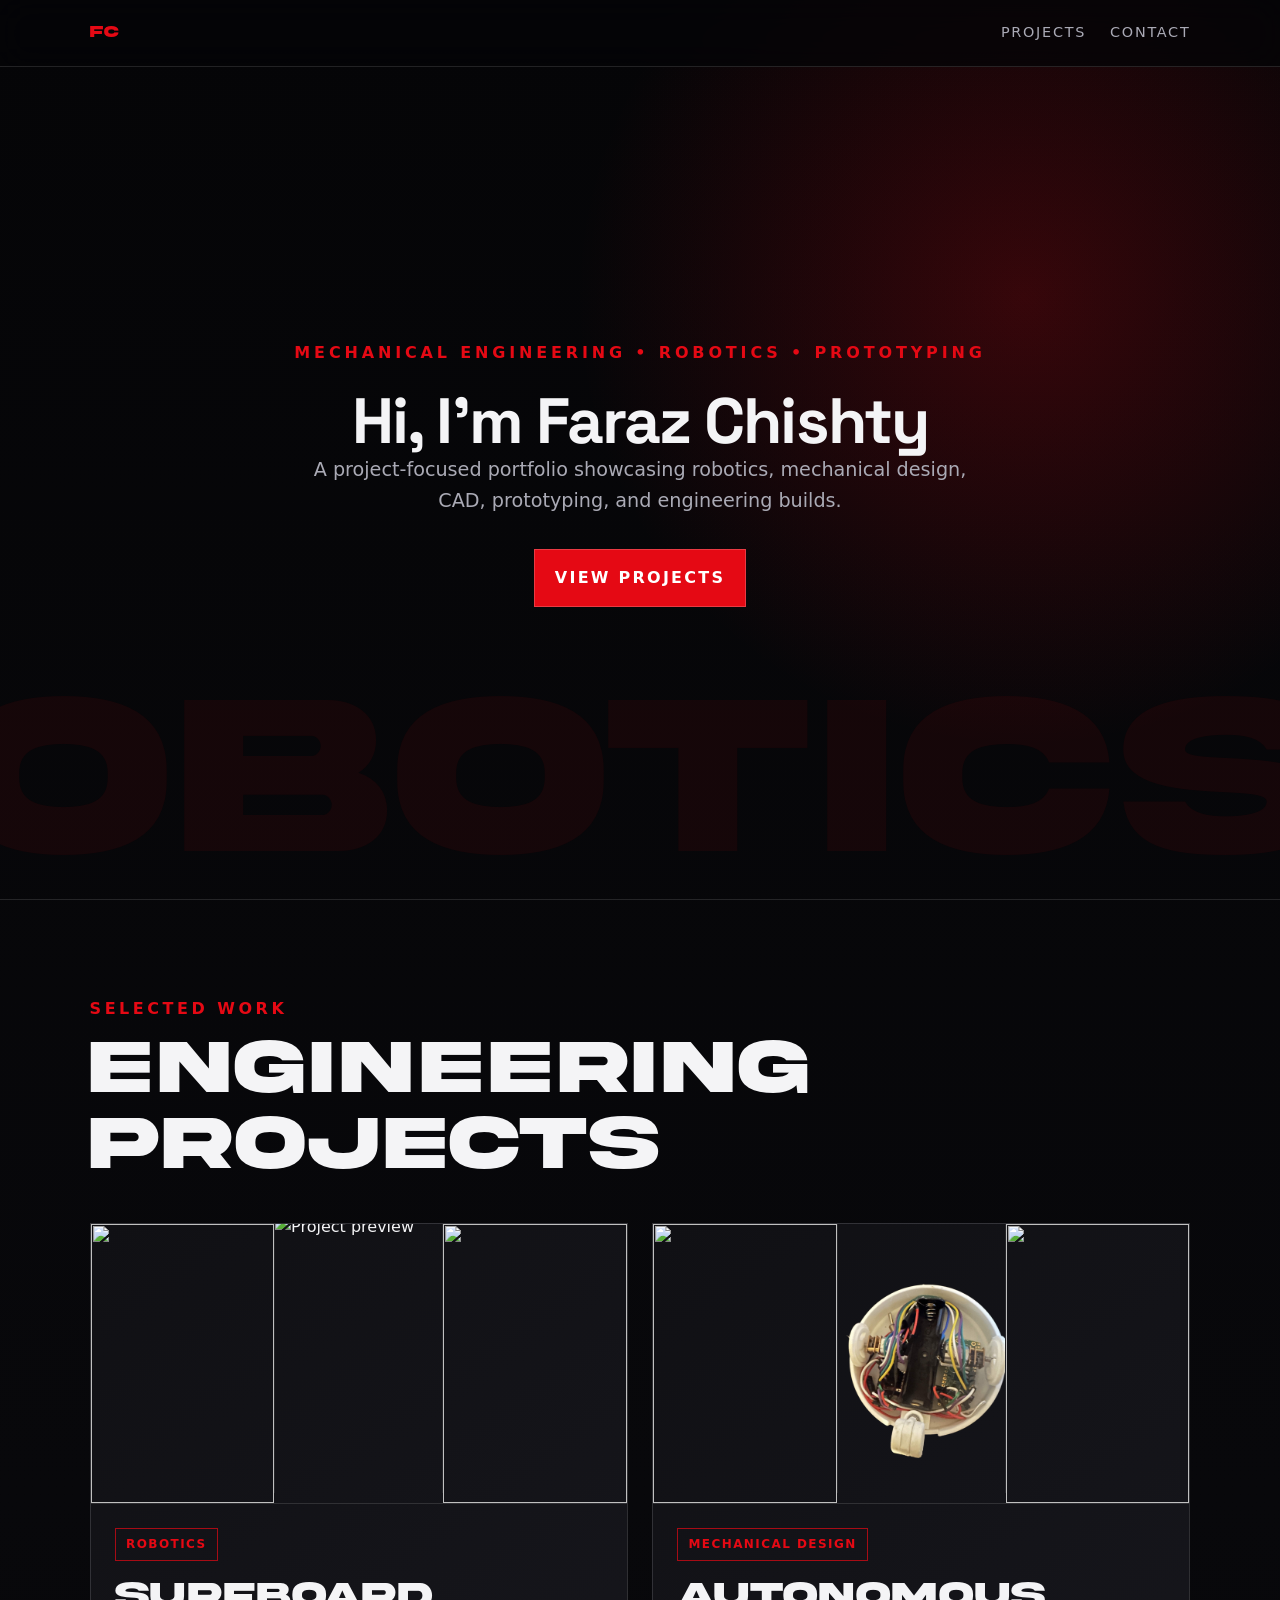
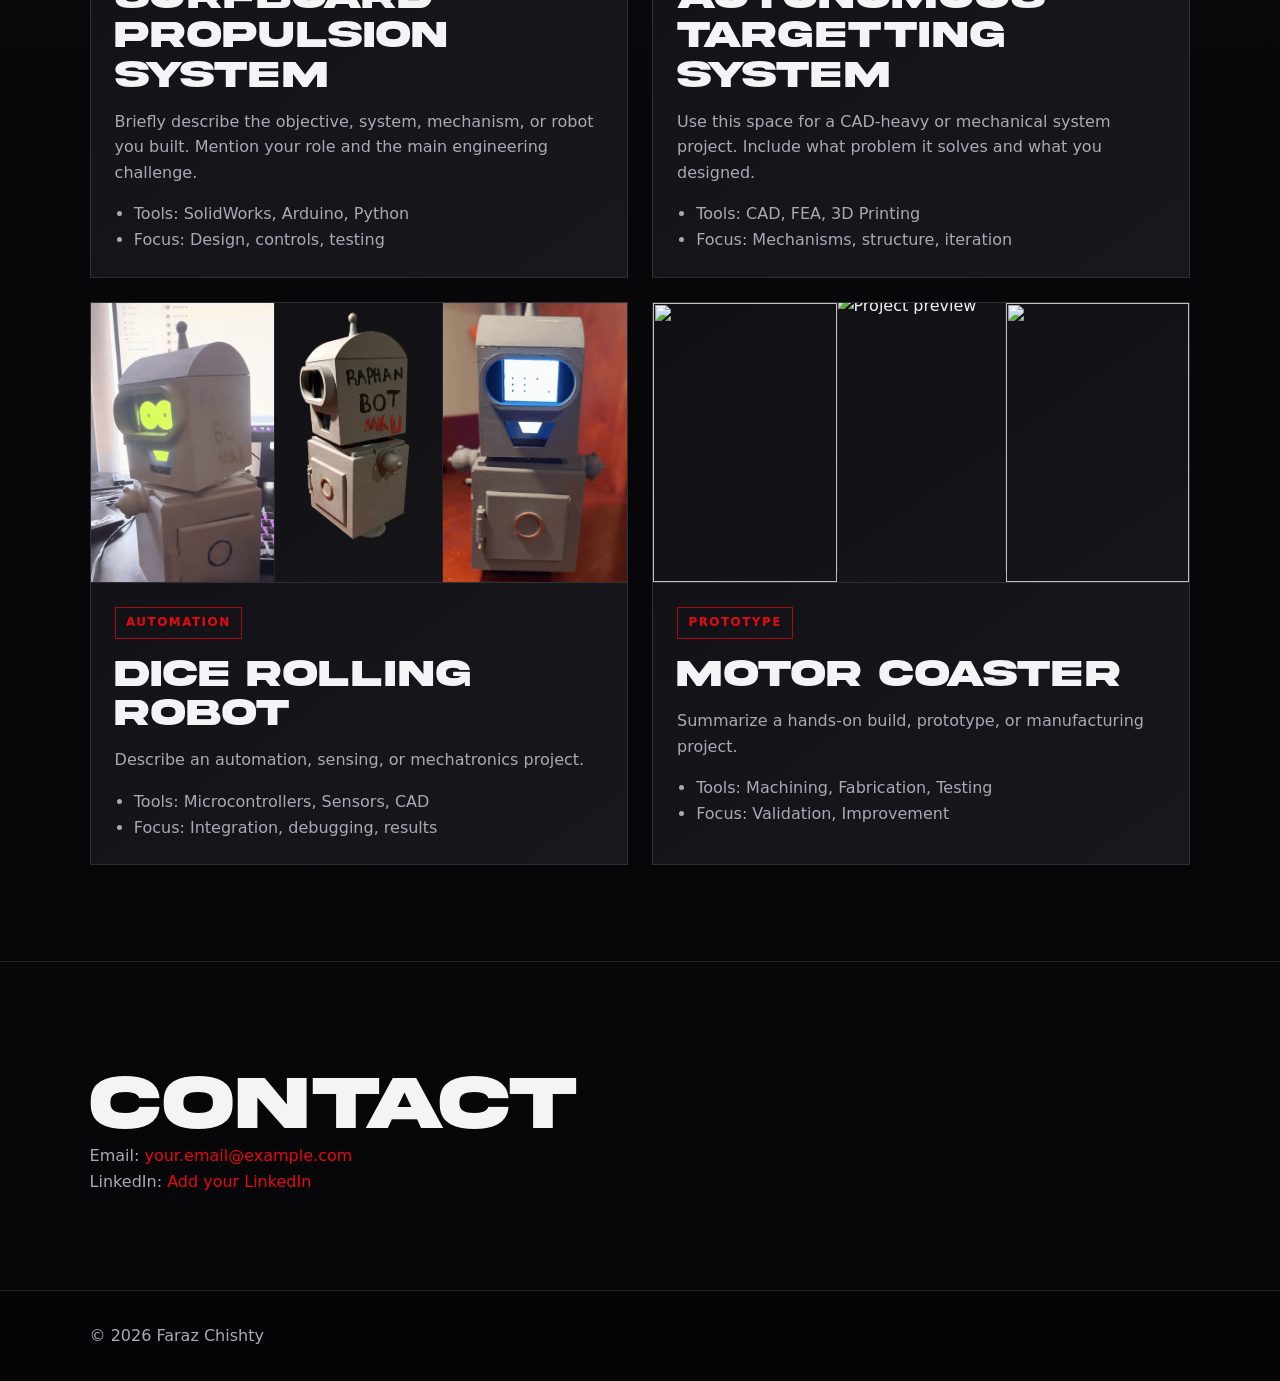
==== index.html @ 51bef243 "remvoered" ====
<!DOCTYPE html>
<html lang="en">
<head>
  <meta charset="UTF-8" />
  <meta name="viewport" content="width=device-width, initial-scale=1.0" />
  <title>Faraz Chishty | Engineering & Robotics Portfolio</title>

  <!-- Space Grotesk -->
  <link rel="preconnect" href="https://fonts.googleapis.com">
  <link rel="preconnect" href="https://fonts.gstatic.com" crossorigin>
  <link href="https://fonts.googleapis.com/css2?family=Space+Grotesk:wght@400;500;700&display=swap" rel="stylesheet">

  <link rel="stylesheet" href="style.css" />
</head>

<body>
  <header class="site-header">
    <a href="#top" class="logo">FC</a>

    <nav>
      <a href="#projects">Projects</a>
      <a href="#contact">Contact</a>
    </nav>
  </header>

  <main id="top">

    <section class="hero">

      <div class="hero-kicker">
        Mechanical Engineering • Robotics • Prototyping
      </div>

      <h1>Hi, I'm Faraz Chishty</h1>

      <p class="hero-text">
        A project-focused portfolio showcasing robotics, mechanical design,
        CAD, prototyping, and engineering builds.
      </p>

      <a class="button" href="#projects">View Projects</a>

      <div class="hero-bg">ROBOTICS</div>

    </section>

    <section id="projects" class="projects-section">

      <div class="section-heading">
        <p>Selected Work</p>
        <h2>Engineering Projects</h2>
      </div>

      <div class="projects-grid">

        <article class="project-card">
          <div class="project-media">
            <img class="side-gif static-gif left" src="./images/project1-left-still.jpg" alt="">
            <img class="main-img" src="./images/project1-main.jpg" alt="Project preview">
            <img class="side-gif static-gif right" src="./images/project1-right-still.jpg" alt="">
            <img class="side-gif animated-gif left" src="./images/project1-left.gif" alt="">
            <img class="side-gif animated-gif right" src="./images/project1-right.gif" alt="">
          </div>
          <div class="project-content">
            <span class="tag">Robotics</span>

            <h3>Surfboard Propulsion System</h3>

            <p>
              Briefly describe the objective, system, mechanism, or robot you
              built. Mention your role and the main engineering challenge.
            </p>

            <ul>
              <li>Tools: SolidWorks, Arduino, Python</li>
              <li>Focus: Design, controls, testing</li>
            </ul>

          </div>
        </article>

        <article class="project-card">
          <div class="project-media">
            <img class="side-gif static-gif left" src="./images/project2-left-still.jpg" alt="">
            <img class="main-img" src="./images/coaster_bottom.png" alt="Project preview">
            <img class="side-gif static-gif right" src="./images/project2-right-still.jpg" alt="">
            <img class="side-gif animated-gif left" src="./images/project2-left.gif" alt="">
            <img class="side-gif animated-gif right" src="./images/project2-right.gif" alt="">
          </div>
          <div class="project-content">
            <span class="tag">Mechanical Design</span>

            <h3>Autonomous Targetting System</h3>

            <p>
              Use this space for a CAD-heavy or mechanical system project.
              Include what problem it solves and what you designed.
            </p>

            <ul>
              <li>Tools: CAD, FEA, 3D Printing</li>
              <li>Focus: Mechanisms, structure, iteration</li>
            </ul>

          </div>
        </article>

        <article class="project-card">
          <div class="project-media">
            <img class="side-gif static-gif left" src="./images/robot_motion_still.png" alt="Dice rolling robot still preview">
            <img class="main-img" src="./images/ROBOT_LOOKLEFT.png" alt="Dice rolling robot main preview">
            <img class="side-gif static-gif right" src="./images/robot_diceroll_still.png" alt="Dice rolling robot still preview">
            <img class="side-gif animated-gif left" src="./images/robot_motion.gif" alt="Dice rolling robot motion preview">
            <img class="side-gif animated-gif right" src="./images/robot_diceroll.gif" alt="Dice rolling robot dice roll preview">
          </div>
          <div class="project-content">
            <span class="tag">Automation</span>

            <h3>Dice Rolling Robot</h3>

            <p>
              Describe an automation, sensing, or mechatronics project.
            </p>

            <ul>
              <li>Tools: Microcontrollers, Sensors, CAD</li>
              <li>Focus: Integration, debugging, results</li>
            </ul>

          </div>
        </article>

        <article class="project-card">
          <div class="project-media">
            <img class="side-gif static-gif left" src="./images/project4-left-still.jpg" alt="">
            <img class="main-img" src="./images/project4-main.jpg" alt="Project preview">
            <img class="side-gif static-gif right" src="./images/project4-right-still.jpg" alt="">
            <img class="side-gif animated-gif left" src="./images/project4-left.gif" alt="">
            <img class="side-gif animated-gif right" src="./images/project4-right.gif" alt="">
          </div>
          <div class="project-content">
            <span class="tag">Prototype</span>

            <h3>Motor Coaster</h3>

            <p>
              Summarize a hands-on build, prototype, or manufacturing project.
            </p>

            <ul>
              <li>Tools: Machining, Fabrication, Testing</li>
              <li>Focus: Validation, Improvement</li>
            </ul>

          </div>
        </article>

      </div>

    </section>

    <section id="contact" class="contact-section">

      <h2>Contact</h2>

      <p>
        Email:
        <a href="mailto:your.email@example.com">
          your.email@example.com
        </a>
      </p>

      <p>
        LinkedIn:
        <a href="#">
          Add your LinkedIn
        </a>
      </p>

    </section>

  </main>

  <footer>
    <p>© 2026 Faraz Chishty</p>
  </footer>

  <script src="script.js"></script>

</body>
</html>
---- style.css ----
/*
  AKIRA FONT SETUP
  Put your font file here:
  fonts/Akira Expanded Demo.otf

  The filename must match exactly.
*/
@font-face {
  font-family: 'Akira';
  src: url('./fonts/Akira Expanded Demo.otf') format('opentype');
  font-weight: normal;
  font-style: normal;
  font-display: swap;
}

:root {
  --bg: #050507;
  --panel: #101014;
  --panel-2: #17171d;
  --text: #f4f4f6;
  --muted: #aaaab5;
  --red: #e50914;
  --red-dark: #5d0208;
  --line: rgba(255,255,255,0.12);
  --font-display: 'Akira', Impact, Haettenschweiler, 'Arial Black', sans-serif;
  --font-body: Inter, system-ui, -apple-system, BlinkMacSystemFont, 'Segoe UI', sans-serif;
}

* {
  box-sizing: border-box;
  margin: 0;
  padding: 0;
}

html {
  scroll-behavior: smooth;
}

body {
  font-family: var(--font-body);
  background:
    radial-gradient(circle at 80% 10%, rgba(229, 9, 20, 0.22), transparent 28rem),
    linear-gradient(180deg, #050507 0%, #08080b 50%, #050507 100%);
  color: var(--text);
  line-height: 1.6;
}

a {
  color: inherit;
  text-decoration: none;
}

.site-header {
  position: fixed;
  top: 0;
  left: 0;
  right: 0;
  z-index: 10;
  display: flex;
  justify-content: space-between;
  align-items: center;
  padding: 1.25rem 7vw;
  background: rgba(5, 5, 7, 0.78);
  backdrop-filter: blur(16px);
  border-bottom: 1px solid var(--line);
}

.logo {
  font-family: var(--font-display);
  color: var(--red);
  letter-spacing: 0.08em;
}

nav {
  display: flex;
  gap: 1.5rem;
  color: var(--muted);
  font-size: 0.9rem;
  text-transform: uppercase;
  letter-spacing: 0.12em;
}

nav a:hover {
  color: var(--red);
}

.hero {
  position: relative;
  min-height: 100vh;
  display: flex;
  flex-direction: column;
  justify-content: center;
  align-items: center;
  text-align: center;
  padding: 8rem 7vw 5rem;
  overflow: hidden;
  border-bottom: 1px solid var(--line);
}

.hero-kicker {
  color: var(--red);
  font-weight: 800;
  text-transform: uppercase;
  letter-spacing: 0.24em;
  margin-bottom: 1.4rem;
}

.hero h1 {
  position: relative;
  z-index: 1;
  font-family: 'Space Grotesk', sans-serif;
  font-size: 4rem;
  font-weight: 700;
  line-height: 1.05;
  /*text-transform: uppercase;*/
  letter-spacing: -0.03em;
  max-width: 1000px;
  margin: 0 auto;
}

.hero-text {
  position: relative;
  z-index: 1;
  max-width: 700px;
  margin: 2 rem auto 0;
  color: var(--muted);
  font-size: 1.2rem;
}

.button {
  position: relative;
  z-index: 1;
  display: inline-flex;
  width: fit-content;
  margin-top: 2rem;
  padding: 0.95rem 1.25rem;
  background: var(--red);
  color: white;
  border: 1px solid rgba(255,255,255,0.2);
  text-transform: uppercase;
  letter-spacing: 0.14em;
  font-weight: 800;
  transition: transform 0.2s ease, box-shadow 0.2s ease;
}

.button:hover {
  transform: translateY(-3px);
  box-shadow: 0 0 32px rgba(229, 9, 20, 0.45);
}

.hero-bg {
  position: absolute;
  right: -4vw;
  bottom: -4rem;
  font-family: var(--font-display);
  font-size: clamp(6rem, 18vw, 18rem);
  color: rgba(229, 9, 20, 0.07);
  pointer-events: none;
  white-space: nowrap;
}

.projects-section,
.contact-section {
  padding: 6rem 7vw;
}

.section-heading {
  margin-bottom: 2.5rem;
}

.section-heading p {
  color: var(--red);
  text-transform: uppercase;
  letter-spacing: 0.22em;
  font-weight: 800;
}

.section-heading h2,
.contact-section h2 {
  font-family: var(--font-display);
  font-size: clamp(2.2rem, 6vw, 5rem);
  line-height: 1;
  margin-top: 0.5rem;
  text-transform: uppercase;
}

.projects-grid {
  display: grid;
  grid-template-columns: repeat(2, minmax(0, 1fr));
  gap: 1.5rem;
}

.project-card {
  background: linear-gradient(145deg, var(--panel), var(--panel-2));
  border: 1px solid var(--line);
  overflow: hidden;
  min-height: 560px; 
  transition: transform 0.25s ease, border-color 0.25s ease, box-shadow 0.25s ease;
}

.project-card:hover {
  transform: translateY(-8px);
  border-color: rgba(229, 9, 20, 0.65);
  box-shadow: 0 24px 70px rgba(0,0,0,0.55), 0 0 40px rgba(229,9,20,0.24);
}

.project-image {
  min-height: 280px;
  background-size: cover;
  background-position: center;
  border-bottom: 1px solid var(--line);
  position: relative;
}

.project-image::after {
  content: '';
  position: absolute;
  inset: 0;
  background: linear-gradient(135deg, rgba(229, 9, 20, 0.28), transparent 55%);
}

.project-image-1 { background-image: linear-gradient(135deg, #1d1d24, #5d0208); }
.project-image-2 { background-image: linear-gradient(135deg, #121217, #8b0008); }
.project-image-3 { background-image: linear-gradient(135deg, #17171d, #3d0307); }
.project-image-4 { background-image: linear-gradient(135deg, #09090c, #7a030a); }

/* Replace the gradients above with real images like this:
.project-image-1 { background-image: url('./images/project1.jpg'); }
.project-image-2 { background-image: url('./images/project2.jpg'); }
.project-image-3 { background-image: url('./images/project3.jpg'); }
.project-image-4 { background-image: url('./images/project4.jpg'); }
*/

.project-content {
  padding: 1.5rem;
}

/* Three-part media for project postcards: center image + two side gifs */
.project-media {
  display: grid;
  grid-template-columns: 1.3fr 1.2fr 1.3fr;
  height: 280px;
  overflow: hidden;
  border-bottom: 1px solid var(--line);
  position: relative;
  isolation: isolate;
}
..project-media::before {
  content: '';
  position: absolute;
  inset: 0;
  background: rgba(255,255,255,0.08);
  opacity: 0.7;
  transition: opacity 0.25s ease;
  pointer-events: none;
  z-index: 10;
}
.project-card:hover .project-media::before {
  opacity: 0;
}
.project-media img {
  width: 100%;
  height: 100%;
  object-fit: cover;
  display: block;
}
.main-img {
  grid-column: 2;
  grid-row: 1;
  transform: translateY(-10px);
  border-left: 1px solid rgba(255,255,255,0.08);
  border-right: 1px solid rgba(255,255,255,0.08);
  z-index: 1;
}
.static-gif {
  grid-row: 1;
  opacity: 1;
  transition: opacity 0.2s ease;
}
.static-gif.left {
  grid-column: 1;
}
.static-gif.right {
  grid-column: 3;
}
.animated-gif {
  grid-row: 1;
  opacity: 0;
  transition: opacity 0.2s ease;
  z-index: 2;
}
.project-card:hover .static-gif {
  opacity: 0;
}
.project-card:hover .animated-gif {
  opacity: 1;
}
.animated-gif.left {
  grid-column: 1;
}
.animated-gif.right {
  grid-column: 3;
}

.tag {
  display: inline-block;
  margin-bottom: 1rem;
  padding: 0.35rem 0.65rem;
  border: 1px solid rgba(229, 9, 20, 0.7);
  color: var(--red);
  text-transform: uppercase;
  letter-spacing: 0.12em;
  font-size: 0.75rem;
  font-weight: 900;
}

.project-content h3 {
  font-family: var(--font-display);
  font-size: clamp(1.45rem, 3vw, 2.35rem);
  line-height: 1.05;
  margin-bottom: 0.85rem;
  text-transform: uppercase;
}

.project-content p,
.project-content li,
.contact-section p {
  color: var(--muted);
}

.project-content ul {
  margin-top: 1rem;
  padding-left: 1.2rem;
}

.contact-section {
  border-top: 1px solid var(--line);
  background: #07070a;
}

.contact-section a {
  color: var(--red);
}

footer {
  padding: 2rem 7vw;
  color: var(--muted);
  border-top: 1px solid var(--line);
}

@media (max-width: 800px) {
  .site-header {
    padding: 1rem 5vw;
  }

  nav {
    gap: 1rem;
    font-size: 0.75rem;
  }

  .hero,
  .projects-section,
  .contact-section {
    padding-left: 5vw;
    padding-right: 5vw;
  }

  .projects-grid {
    grid-template-columns: 1fr;
  }

  .project-card {
    min-height: auto;
  }
}
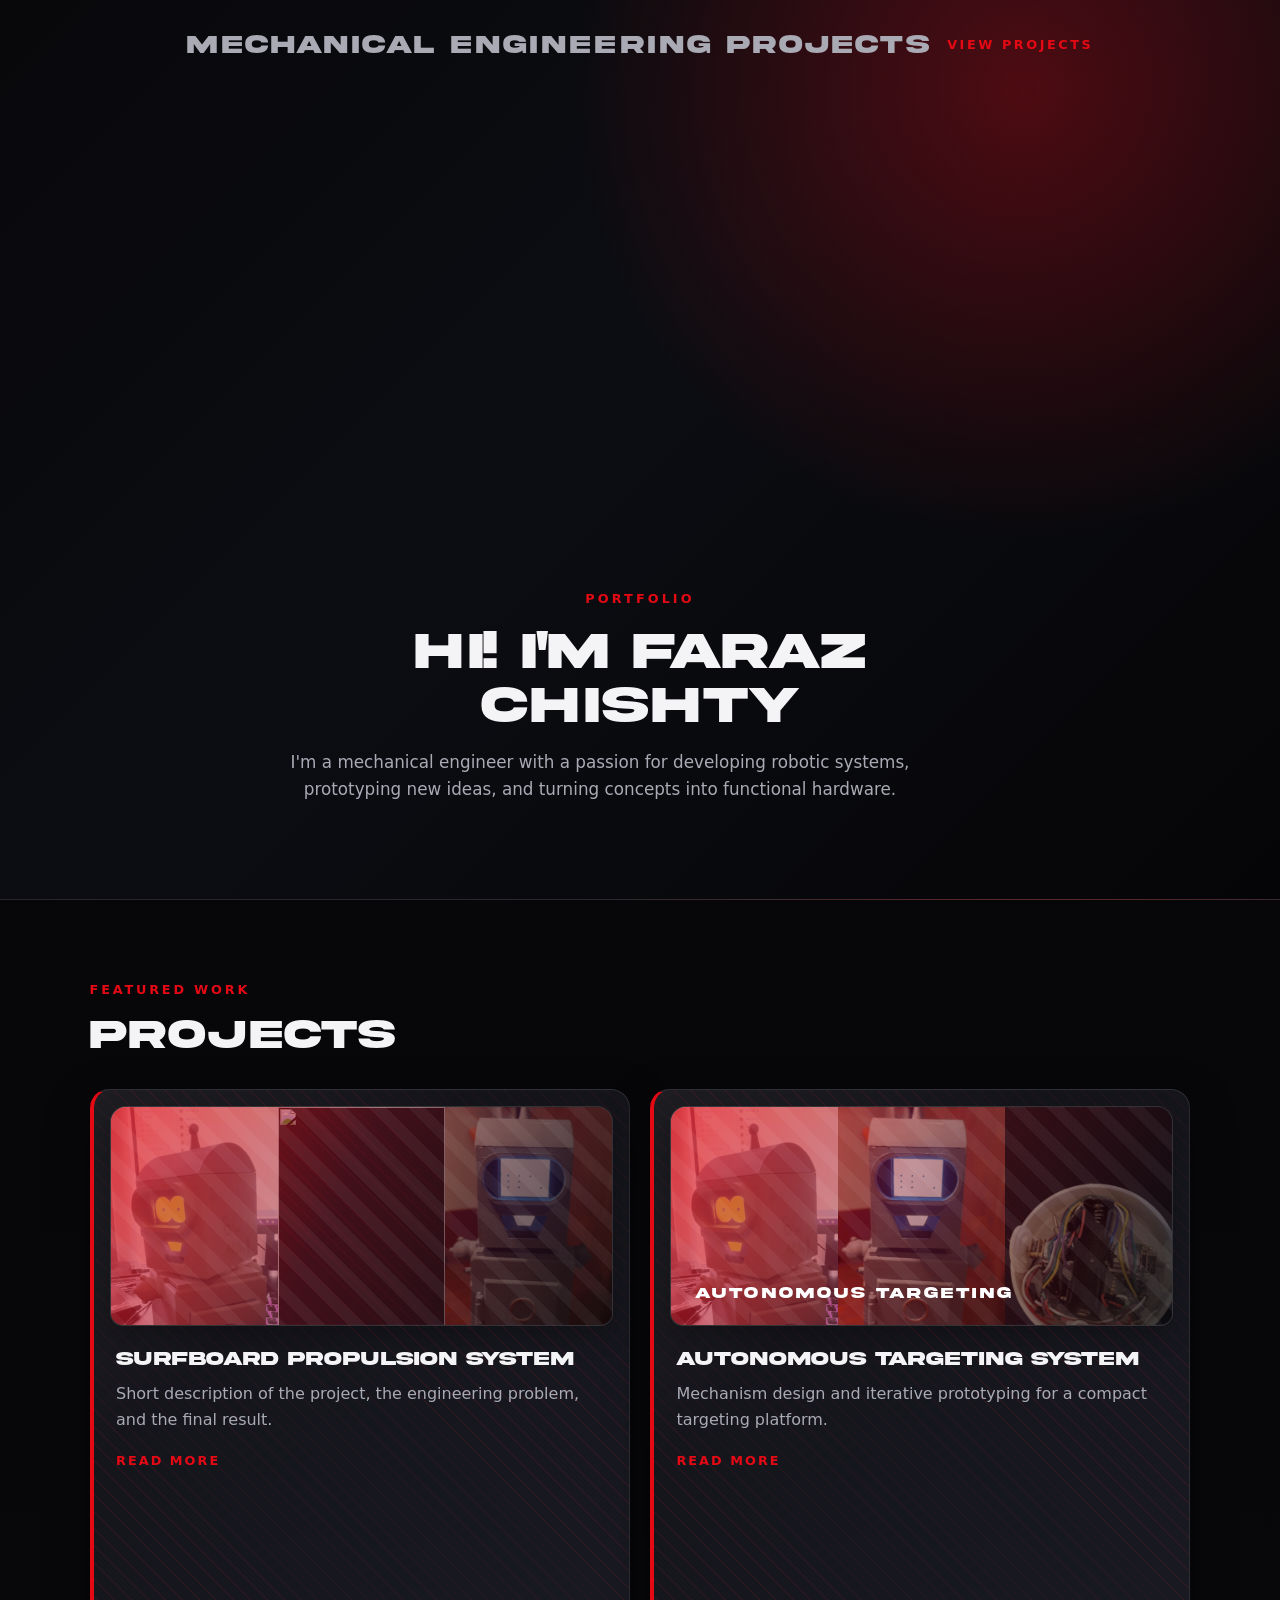
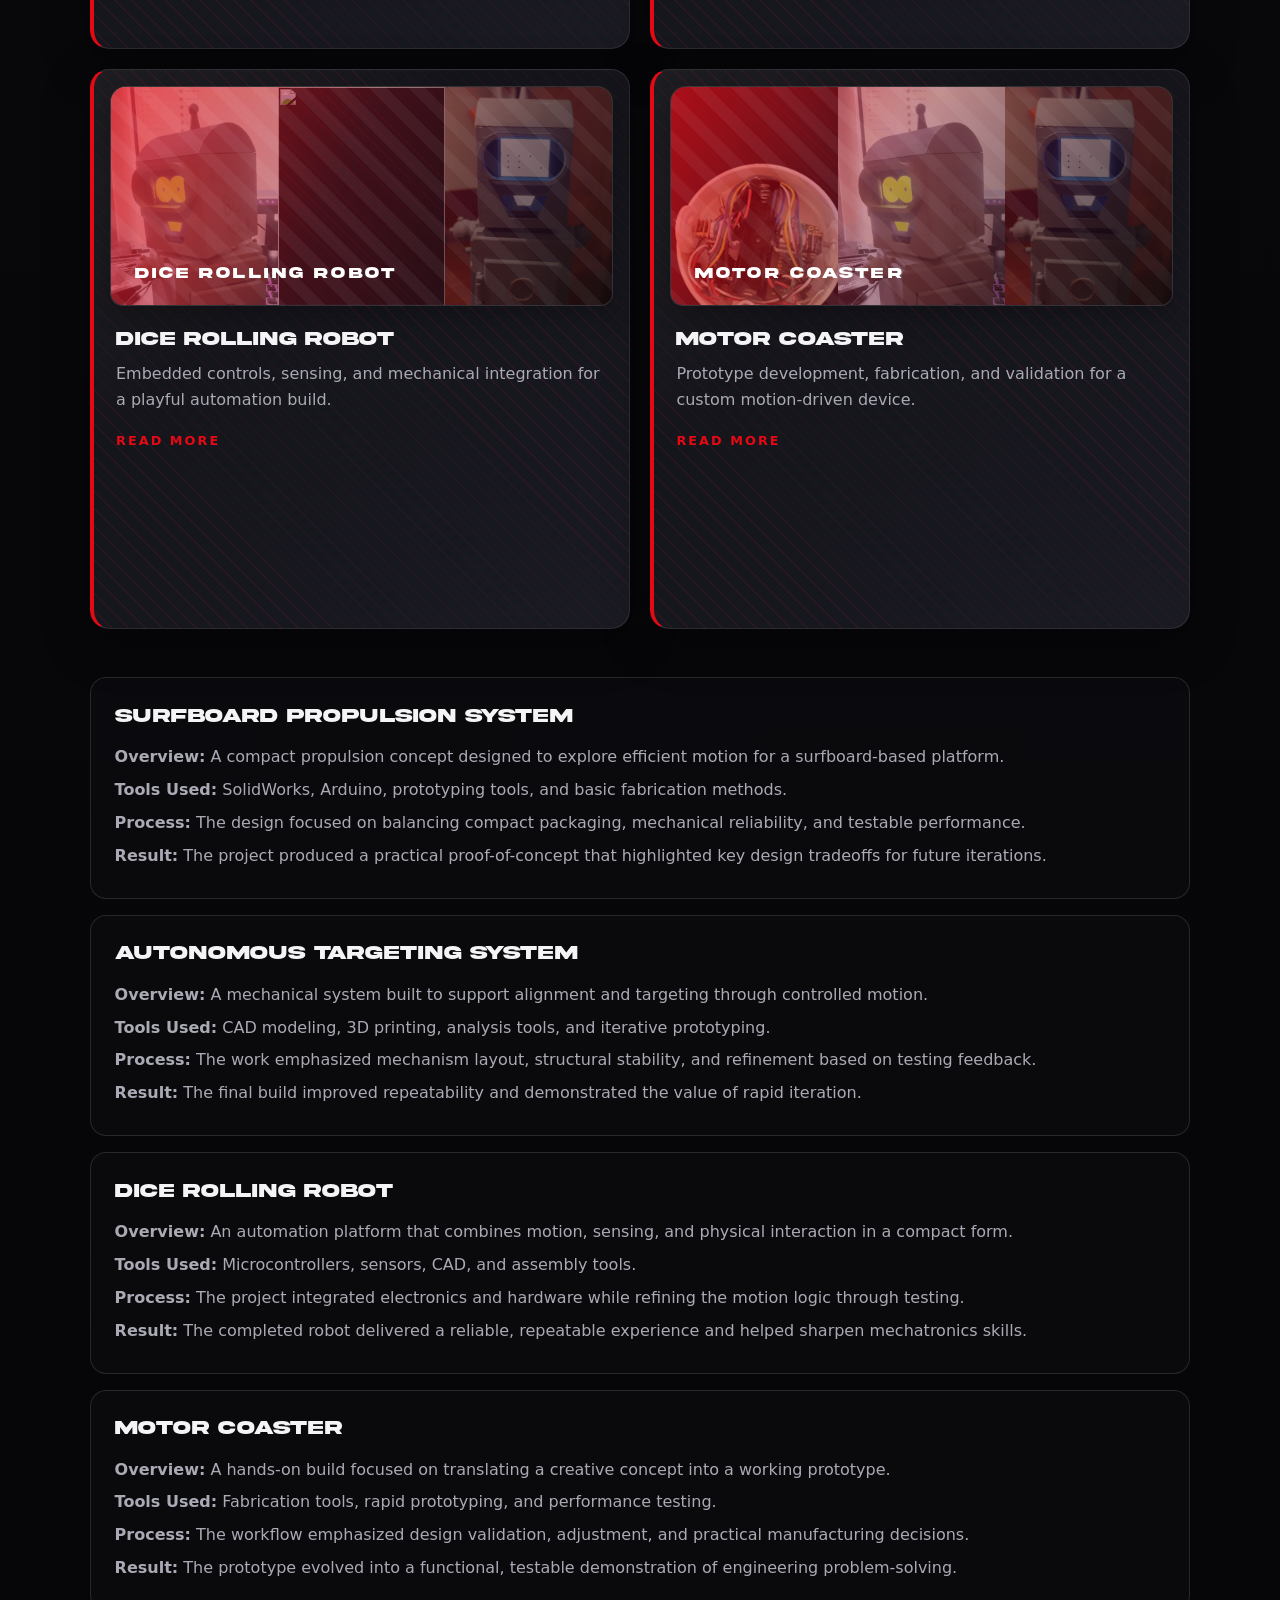
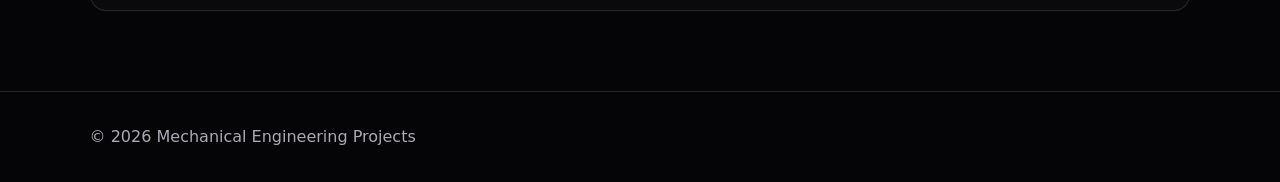
==== commit 5bc1f223: "vs_code" ====
--- a/index.html
+++ b/index.html
@@ -14,178 +14,136 @@
 </head>
 
 <body>
-  <header class="site-header">
-    <a href="#top" class="logo">FC</a>
+  <header class="hero">
+    <nav class="nav">
+      <h1>Mechanical Engineering Projects</h1>
+      <a href="#projects">View Projects</a>
+    </nav>
 
-    <nav>
-      <a href="#projects">Projects</a>
-      <a href="#contact">Contact</a>
-    </nav>
+    <div class="hero-content">
+      <p class="eyebrow">Portfolio</p>
+      <h2>Hi! I'm Faraz Chishty</h2>
+      <p>
+        I'm a mechanical engineer with a passion for developing robotic systems,
+        prototyping new ideas, and turning concepts into functional hardware.
+      </p>
+    </div>
   </header>
 
-  <main id="top">
-
-    <section class="hero">
-
-      <div class="hero-kicker">
-        Mechanical Engineering • Robotics • Prototyping
+  <main>
+    <section id="projects" class="projects-section">
+      <div class="section-heading">
+        <p class="eyebrow">Featured Work</p>
+        <h2>Projects</h2>
       </div>
 
-      <h1>Hi, I'm Faraz Chishty</h1>
-
-      <p class="hero-text">
-        A project-focused portfolio showcasing robotics, mechanical design,
-        CAD, prototyping, and engineering builds.
-      </p>
-
-      <a class="button" href="#projects">View Projects</a>
-
-      <div class="hero-bg">ROBOTICS</div>
-
-    </section>
-
-    <section id="projects" class="projects-section">
-
-      <div class="section-heading">
-        <p>Selected Work</p>
-        <h2>Engineering Projects</h2>
-      </div>
-
-      <div class="projects-grid">
-
+      <div class="project-grid">
         <article class="project-card">
-          <div class="project-media">
-            <img class="side-gif static-gif left" src="./images/project1-left-still.jpg" alt="">
-            <img class="main-img" src="./images/project1-main.jpg" alt="Project preview">
-            <img class="side-gif static-gif right" src="./images/project1-right-still.jpg" alt="">
-            <img class="side-gif animated-gif left" src="./images/project1-left.gif" alt="">
-            <img class="side-gif animated-gif right" src="./images/project1-right.gif" alt="">
+          <div class="project-image">
+            <div class="project-gallery">
+              <img src="images/robot_motion_still.png" alt="">
+              <img src="images/dice_bot_nobg.png" alt="">
+              <img src="images/robot_diceroll_still.png" alt="">
+            </div>
           </div>
-          <div class="project-content">
-            <span class="tag">Robotics</span>
-
+          <div class="project-info">
             <h3>Surfboard Propulsion System</h3>
-
-            <p>
-              Briefly describe the objective, system, mechanism, or robot you
-              built. Mention your role and the main engineering challenge.
-            </p>
-
-            <ul>
-              <li>Tools: SolidWorks, Arduino, Python</li>
-              <li>Focus: Design, controls, testing</li>
-            </ul>
-
+            <p>Short description of the project, the engineering problem, and the final result.</p>
+            <a href="#project-1">Read More</a>
           </div>
         </article>
 
         <article class="project-card">
-          <div class="project-media">
-            <img class="side-gif static-gif left" src="./images/project2-left-still.jpg" alt="">
-            <img class="main-img" src="./images/coaster_bottom.png" alt="Project preview">
-            <img class="side-gif static-gif right" src="./images/project2-right-still.jpg" alt="">
-            <img class="side-gif animated-gif left" src="./images/project2-left.gif" alt="">
-            <img class="side-gif animated-gif right" src="./images/project2-right.gif" alt="">
+          <div class="project-image project-image-two">
+            <div class="project-gallery">
+              <img src="images/robot_motion_still.png" alt="">
+              <img src="images/robot_diceroll_still.png" alt="">
+              <img src="images/coaster_bottom.png" alt="">
+            </div>
+            <span>Autonomous Targeting</span>
           </div>
-          <div class="project-content">
-            <span class="tag">Mechanical Design</span>
+          <div class="project-info">
+            <h3>Autonomous Targeting System</h3>
+            <p>Mechanism design and iterative prototyping for a compact targeting platform.</p>
+            <a href="#project-2">Read More</a>
+          </div>
+        </article>
 
-            <h3>Autonomous Targetting System</h3>
-
-            <p>
-              Use this space for a CAD-heavy or mechanical system project.
-              Include what problem it solves and what you designed.
-            </p>
-
-            <ul>
-              <li>Tools: CAD, FEA, 3D Printing</li>
-              <li>Focus: Mechanisms, structure, iteration</li>
-            </ul>
-
+        <article class="project-card dice-card">
+          <div class="project-image project-image-three">
+            <div class="project-gallery dice-gallery">
+              <img class="gallery-left-still" src="images/robot_motion_still.png" alt="">
+              <img class="gallery-left-anim" src="images/robot_motion.gif" alt="">
+              <img class="gallery-center" src="images/dice_bot_nobg.png" alt="">
+              <img class="gallery-right-still" src="images/robot_diceroll_still.png" alt="">
+              <img class="gallery-right-anim" src="images/robot_diceroll.gif" alt="">
+            </div>
+            <span>Dice Rolling Robot</span>
+          </div>
+          <div class="project-info">
+            <h3>Dice Rolling Robot</h3>
+            <p>Embedded controls, sensing, and mechanical integration for a playful automation build.</p>
+            <a href="#project-3">Read More</a>
           </div>
         </article>
 
         <article class="project-card">
-          <div class="project-media">
-            <img class="side-gif static-gif left" src="./images/robot_motion_still.png" alt="Dice rolling robot still preview">
-            <img class="main-img" src="./images/ROBOT_LOOKLEFT.png" alt="Dice rolling robot main preview">
-            <img class="side-gif static-gif right" src="./images/robot_diceroll_still.png" alt="Dice rolling robot still preview">
-            <img class="side-gif animated-gif left" src="./images/robot_motion.gif" alt="Dice rolling robot motion preview">
-            <img class="side-gif animated-gif right" src="./images/robot_diceroll.gif" alt="Dice rolling robot dice roll preview">
+          <div class="project-image project-image-four">
+            <div class="project-gallery">
+              <img src="images/coaster_bottom.png" alt="">
+              <img src="images/robot_motion_still.png" alt="">
+              <img src="images/robot_diceroll_still.png" alt="">
+            </div>
+            <span>Motor Coaster</span>
           </div>
-          <div class="project-content">
-            <span class="tag">Automation</span>
-
-            <h3>Dice Rolling Robot</h3>
-
-            <p>
-              Describe an automation, sensing, or mechatronics project.
-            </p>
-
-            <ul>
-              <li>Tools: Microcontrollers, Sensors, CAD</li>
-              <li>Focus: Integration, debugging, results</li>
-            </ul>
-
+          <div class="project-info">
+            <h3>Motor Coaster</h3>
+            <p>Prototype development, fabrication, and validation for a custom motion-driven device.</p>
+            <a href="#project-4">Read More</a>
           </div>
         </article>
-
-        <article class="project-card">
-          <div class="project-media">
-            <img class="side-gif static-gif left" src="./images/project4-left-still.jpg" alt="">
-            <img class="main-img" src="./images/project4-main.jpg" alt="Project preview">
-            <img class="side-gif static-gif right" src="./images/project4-right-still.jpg" alt="">
-            <img class="side-gif animated-gif left" src="./images/project4-left.gif" alt="">
-            <img class="side-gif animated-gif right" src="./images/project4-right.gif" alt="">
-          </div>
-          <div class="project-content">
-            <span class="tag">Prototype</span>
-
-            <h3>Motor Coaster</h3>
-
-            <p>
-              Summarize a hands-on build, prototype, or manufacturing project.
-            </p>
-
-            <ul>
-              <li>Tools: Machining, Fabrication, Testing</li>
-              <li>Focus: Validation, Improvement</li>
-            </ul>
-
-          </div>
-        </article>
-
       </div>
-
     </section>
 
-    <section id="contact" class="contact-section">
+    <section class="details-section">
+      <article id="project-1" class="project-detail">
+        <h2>Surfboard Propulsion System</h2>
+        <p><strong>Overview:</strong> A compact propulsion concept designed to explore efficient motion for a surfboard-based platform.</p>
+        <p><strong>Tools Used:</strong> SolidWorks, Arduino, prototyping tools, and basic fabrication methods.</p>
+        <p><strong>Process:</strong> The design focused on balancing compact packaging, mechanical reliability, and testable performance.</p>
+        <p><strong>Result:</strong> The project produced a practical proof-of-concept that highlighted key design tradeoffs for future iterations.</p>
+      </article>
 
-      <h2>Contact</h2>
+      <article id="project-2" class="project-detail">
+        <h2>Autonomous Targeting System</h2>
+        <p><strong>Overview:</strong> A mechanical system built to support alignment and targeting through controlled motion.</p>
+        <p><strong>Tools Used:</strong> CAD modeling, 3D printing, analysis tools, and iterative prototyping.</p>
+        <p><strong>Process:</strong> The work emphasized mechanism layout, structural stability, and refinement based on testing feedback.</p>
+        <p><strong>Result:</strong> The final build improved repeatability and demonstrated the value of rapid iteration.</p>
+      </article>
 
-      <p>
-        Email:
-        <a href="mailto:your.email@example.com">
-          your.email@example.com
-        </a>
-      </p>
+      <article id="project-3" class="project-detail">
+        <h2>Dice Rolling Robot</h2>
+        <p><strong>Overview:</strong> An automation platform that combines motion, sensing, and physical interaction in a compact form.</p>
+        <p><strong>Tools Used:</strong> Microcontrollers, sensors, CAD, and assembly tools.</p>
+        <p><strong>Process:</strong> The project integrated electronics and hardware while refining the motion logic through testing.</p>
+        <p><strong>Result:</strong> The completed robot delivered a reliable, repeatable experience and helped sharpen mechatronics skills.</p>
+      </article>
 
-      <p>
-        LinkedIn:
-        <a href="#">
-          Add your LinkedIn
-        </a>
-      </p>
-
+      <article id="project-4" class="project-detail">
+        <h2>Motor Coaster</h2>
+        <p><strong>Overview:</strong> A hands-on build focused on translating a creative concept into a working prototype.</p>
+        <p><strong>Tools Used:</strong> Fabrication tools, rapid prototyping, and performance testing.</p>
+        <p><strong>Process:</strong> The workflow emphasized design validation, adjustment, and practical manufacturing decisions.</p>
+        <p><strong>Result:</strong> The prototype evolved into a functional, testable demonstration of engineering problem-solving.</p>
+      </article>
     </section>
-
   </main>
 
   <footer>
-    <p>© 2026 Faraz Chishty</p>
+    <p>© 2026 Mechanical Engineering Projects</p>
   </footer>
 
   <script src="script.js"></script>
-
 </body>
 </html>
--- a/style.css
+++ b/style.css
@@ -122,7 +122,7 @@
   position: relative;
   z-index: 1;
   max-width: 700px;
-  margin: 2 rem auto 0;
+  margin: 2rem auto 0;
   color: var(--muted);
   font-size: 1.2rem;
 }
@@ -191,11 +191,34 @@
 }
 
 .project-card {
-  background: linear-gradient(145deg, var(--panel), var(--panel-2));
-  border: 1px solid var(--line);
+  position: relative;
+  background:
+    radial-gradient(circle at top left, rgba(229, 9, 20, 0.28), transparent 34%),
+    linear-gradient(145deg, var(--panel), var(--panel-2));
+  border: 1px solid rgba(255,255,255,0.12);
+  border-radius: 1.35rem;
   overflow: hidden;
-  min-height: 560px; 
+  min-height: 560px;
   transition: transform 0.25s ease, border-color 0.25s ease, box-shadow 0.25s ease;
+  box-shadow:
+    inset 0 1px 0 rgba(255,255,255,0.06),
+    0 12px 40px rgba(0,0,0,0.28);
+}
+
+.project-card::before {
+  content: '';
+  position: absolute;
+  inset: 0;
+  background:
+    linear-gradient(135deg, rgba(255,255,255,0.05), transparent 35%),
+    repeating-linear-gradient(
+      45deg,
+      rgba(229, 9, 20, 0.08) 0 1px,
+      transparent 1px 12px
+    );
+  mix-blend-mode: screen;
+  opacity: 0.85;
+  pointer-events: none;
 }
 
 .project-card:hover {
@@ -232,6 +255,8 @@
 */
 
 .project-content {
+  position: relative;
+  z-index: 1;
   padding: 1.5rem;
 }
 
@@ -240,17 +265,20 @@
   display: grid;
   grid-template-columns: 1.3fr 1.2fr 1.3fr;
   height: 280px;
+  margin: 1rem 1rem 0;
   overflow: hidden;
-  border-bottom: 1px solid var(--line);
+  border-radius: 1rem 1rem 0.8rem 0.8rem;
+  border: 1px solid rgba(255,255,255,0.1);
   position: relative;
   isolation: isolate;
-}
-..project-media::before {
+  box-shadow: inset 0 0 0 1px rgba(255,255,255,0.04);
+}
+.project-media::before {
   content: '';
   position: absolute;
   inset: 0;
-  background: rgba(255,255,255,0.08);
-  opacity: 0.7;
+  background: linear-gradient(135deg, rgba(229, 9, 20, 0.16), transparent 55%);
+  opacity: 0.85;
   transition: opacity 0.25s ease;
   pointer-events: none;
   z-index: 10;
@@ -348,6 +376,220 @@
   border-top: 1px solid var(--line);
 }
 
+.hero {
+  min-height: 100vh;
+  padding: 2rem 7vw 4rem;
+  display: flex;
+  flex-direction: column;
+  justify-content: space-between;
+  background:
+    radial-gradient(circle at 80% 10%, rgba(229, 9, 20, 0.3), transparent 28rem),
+    linear-gradient(135deg, #08080b 0%, #0c0d12 45%, #050507 100%);
+  border-bottom: 1px solid var(--line);
+}
+
+.nav {
+  display: flex;
+  justify-content: space-between;
+  align-items: center;
+  gap: 1rem;
+}
+
+.nav h1 {
+  font-family: var(--font-display);
+  font-size: clamp(1.15rem, 2vw, 1.6rem);
+  letter-spacing: 0.08em;
+  text-transform: uppercase;
+}
+
+.nav a {
+  color: var(--red);
+  text-transform: uppercase;
+  letter-spacing: 0.2em;
+  font-size: 0.8rem;
+  font-weight: 800;
+}
+
+.hero-content {
+  max-width: 720px;
+  margin: auto 0 2rem;
+}
+
+.eyebrow {
+  color: var(--red);
+  text-transform: uppercase;
+  letter-spacing: 0.24em;
+  font-size: 0.8rem;
+  font-weight: 800;
+  margin-bottom: 1rem;
+}
+
+.hero h2 {
+  font-family: var(--font-display);
+  font-size: clamp(2.2rem, 4vw, 3.4rem);
+  line-height: 1.05;
+  margin-bottom: 1rem;
+  text-transform: uppercase;
+}
+
+.hero-content p:last-child {
+  color: var(--muted);
+  font-size: 1.05rem;
+  max-width: 640px;
+}
+
+.projects-section {
+  padding: 5rem 7vw 3rem;
+}
+
+.section-heading {
+  margin-bottom: 2rem;
+}
+
+.section-heading h2 {
+  font-family: var(--font-display);
+  font-size: clamp(1.8rem, 3.2vw, 2.6rem);
+  margin-top: 0.5rem;
+  text-transform: uppercase;
+}
+
+.project-grid {
+  display: grid;
+  grid-template-columns: repeat(2, minmax(0, 1fr));
+  gap: 1.25rem;
+}
+
+.project-card {
+  position: relative;
+  display: flex;
+  flex-direction: column;
+  background:
+    linear-gradient(145deg, #121217 0%, #191a22 100%);
+  border: 1px solid rgba(255,255,255,0.1);
+  border-left: 4px solid var(--red);
+  border-radius: 1.2rem;
+  overflow: hidden;
+  box-shadow: 0 16px 46px rgba(0, 0, 0, 0.35);
+}
+
+.project-card::before {
+  content: '';
+  position: absolute;
+  inset: 0;
+  background:
+    linear-gradient(135deg, rgba(255,255,255,0.05), transparent 35%),
+    repeating-linear-gradient(
+      45deg,
+      rgba(229, 9, 20, 0.1) 0 1px,
+      transparent 1px 12px
+    );
+  mix-blend-mode: screen;
+  opacity: 0.9;
+  pointer-events: none;
+}
+
+.project-image {
+  min-height: 220px;
+  margin: 1rem 1rem 0;
+  padding: 1.25rem;
+  display: flex;
+  align-items: flex-end;
+  justify-content: flex-start;
+  background:
+    linear-gradient(135deg, rgba(229, 9, 20, 0.22), transparent 60%),
+    repeating-linear-gradient(45deg, #17171f 0 14px, #101016 14px 28px);
+  border: 1px solid rgba(255,255,255,0.12);
+  border-radius: 1rem 1rem 0.8rem 0.8rem;
+  position: relative;
+  box-shadow:
+    inset 0 0 0 1px rgba(255,255,255,0.04),
+    0 10px 24px rgba(0, 0, 0, 0.24);
+}
+
+.project-image::before {
+  content: '';
+  position: absolute;
+  inset: 0;
+  background:
+    linear-gradient(135deg, rgba(229, 9, 20, 0.24), transparent 58%),
+    linear-gradient(135deg, rgba(255,255,255,0.09), transparent 64%);
+  pointer-events: none;
+}
+
+.project-image span {
+  position: relative;
+  z-index: 1;
+  font-family: var(--font-display);
+  font-size: 0.95rem;
+  letter-spacing: 0.14em;
+  text-transform: uppercase;
+  color: #fbe9ea;
+}
+
+.project-image-two {
+  background: linear-gradient(135deg, rgba(14, 14, 20, 0.94), rgba(124, 0, 10, 0.95));
+}
+
+.project-image-three {
+  background: linear-gradient(135deg, rgba(17, 17, 24, 0.95), rgba(70, 4, 8, 0.95));
+}
+
+.project-image-four {
+  background: linear-gradient(135deg, rgba(8, 8, 12, 0.95), rgba(111, 2, 9, 0.95));
+}
+
+.project-info {
+  position: relative;
+  z-index: 1;
+  padding: 1.35rem 1.4rem 1.5rem;
+}
+
+.project-info h3 {
+  font-family: var(--font-display);
+  font-size: 1.2rem;
+  line-height: 1.15;
+  margin-bottom: 0.7rem;
+  text-transform: uppercase;
+}
+
+.project-info p {
+  color: var(--muted);
+  margin-bottom: 0.9rem;
+}
+
+.project-info a {
+  color: var(--red);
+  text-transform: uppercase;
+  letter-spacing: 0.16em;
+  font-size: 0.8rem;
+  font-weight: 800;
+}
+
+.details-section {
+  padding: 0 7vw 5rem;
+  display: grid;
+  gap: 1rem;
+}
+
+.project-detail {
+  padding: 1.4rem 1.5rem;
+  border: 1px solid rgba(255,255,255,0.12);
+  border-radius: 1rem;
+  background: rgba(12, 12, 16, 0.8);
+}
+
+.project-detail h2 {
+  font-family: var(--font-display);
+  font-size: 1.2rem;
+  margin-bottom: 0.8rem;
+  text-transform: uppercase;
+}
+
+.project-detail p {
+  color: var(--muted);
+  margin-bottom: 0.45rem;
+}
+
 @media (max-width: 800px) {
   .site-header {
     padding: 1rem 5vw;
@@ -365,11 +607,232 @@
     padding-right: 5vw;
   }
 
-  .projects-grid {
+  .project-grid {
     grid-template-columns: 1fr;
   }
 
   .project-card {
     min-height: auto;
   }
-}
+
+  .hero {
+    padding: 1.4rem 5vw 3rem;
+  }
+
+  .nav {
+    flex-direction: column;
+    align-items: flex-start;
+  }
+
+  .hero-content {
+    margin-top: 2rem;
+  }
+
+  .projects-section,
+  .details-section {
+    padding-left: 5vw;
+    padding-right: 5vw;
+  }
+}
+
+/* ==========================================================
+   UPDATED PROJECT IMAGE OVERLAYS
+   Real image underneath + red gradient + diagonal stripes
+   Put your project images inside an images folder next to style.css.
+   Example: images/surfboard.jpg
+   ========================================================== */
+
+.project-image {
+  --project-image: url('./images/surfboard.jpg');
+
+  position: relative;
+  overflow: hidden;
+  isolation: isolate;
+
+  min-height: 220px;
+  margin: 1rem 1rem 0;
+  padding: 1.25rem;
+
+  display: flex;
+  align-items: flex-end;
+  justify-content: flex-start;
+
+  border: 1px solid rgba(255,255,255,0.12);
+  border-radius: 1rem 1rem 0.8rem 0.8rem;
+
+  background-image: var(--project-image);
+  background-size: cover;
+  background-position: center;
+  background-repeat: no-repeat;
+
+  box-shadow:
+    inset 0 0 0 1px rgba(255,255,255,0.04),
+    0 10px 24px rgba(0, 0, 0, 0.24);
+}
+
+.project-image::before {
+  content: '';
+  position: absolute;
+  inset: 0;
+  z-index: 1;
+  pointer-events: none;
+
+  background:
+    linear-gradient(
+      115deg,
+      rgba(229, 9, 20, 0.72) 0%,
+      rgba(130, 18, 32, 0.52) 38%,
+      rgba(12, 12, 18, 0.88) 84%
+    );
+}
+
+.project-image::after {
+  content: '';
+  position: absolute;
+  inset: 0;
+  z-index: 2;
+  pointer-events: none;
+
+  background:
+    repeating-linear-gradient(
+      45deg,
+      rgba(255, 255, 255, 0.045) 0px,
+      rgba(255, 255, 255, 0.045) 12px,
+      transparent 12px,
+      transparent 26px
+    );
+}
+
+.project-image span {
+  position: relative;
+  z-index: 3;
+
+  font-family: var(--font-display);
+  font-size: 0.95rem;
+  letter-spacing: 0.14em;
+  text-transform: uppercase;
+  color: #fff;
+}
+
+.project-image-two {
+  --project-image: url('./images/targeting.jpg');
+}
+
+.project-image-three {
+  --project-image: url('./images/dice.jpg');
+}
+
+.project-image-four {
+  --project-image: url('./images/coaster.jpg');
+}
+
+
+/* ===== Three-image project gallery ===== */
+
+.project-image{
+    position:relative;
+    overflow:hidden;
+    isolation:isolate;
+}
+
+.project-gallery{
+    position:absolute;
+    inset:0;
+    display:grid;
+    grid-template-columns:repeat(3,1fr);
+    z-index:1;
+}
+
+.project-gallery img{
+    width:100%;
+    height:100%;
+    object-fit:cover;
+    display:block;
+    position:relative;
+    z-index:1;
+    transition: opacity 0.25s ease;
+}
+
+.dice-card .project-gallery {
+    grid-template-columns: repeat(3, 1fr);
+}
+
+.dice-card .gallery-left-still,
+.dice-card .gallery-right-still,
+.dice-card .gallery-center {
+    grid-row: 1;
+}
+
+.dice-card .gallery-left-still,
+.dice-card .gallery-left-anim {
+    grid-column: 1;
+}
+
+.dice-card .gallery-center {
+    grid-column: 2;
+}
+
+.dice-card .gallery-right-still,
+.dice-card .gallery-right-anim {
+    grid-column: 3;
+}
+
+.dice-card .gallery-left-anim,
+.dice-card .gallery-right-anim {
+    opacity: 0;
+}
+
+.dice-card:hover .gallery-left-still,
+.dice-card:hover .gallery-right-still {
+    opacity: 0;
+}
+
+.dice-card:hover .gallery-left-anim,
+.dice-card:hover .gallery-right-anim {
+    opacity: 1;
+}
+
+.dice-card:hover .project-image::before,
+.dice-card:hover .project-image::after {
+    opacity: 0;
+}
+
+.project-image::before{
+    content:"";
+    position:absolute;
+    inset:0;
+    z-index:2;
+    background:
+        linear-gradient(
+            115deg,
+            rgba(229,9,20,.72) 0%,
+            rgba(120,10,25,.45) 45%,
+            rgba(8,8,12,.82) 100%
+        );
+    pointer-events:none;
+    transition: opacity 0.25s ease;
+}
+
+.project-image::after{
+    content:"";
+    position:absolute;
+    inset:0;
+    z-index:3;
+    background:
+        repeating-linear-gradient(
+            45deg,
+            rgba(255,255,255,.05) 0px,
+            rgba(255,255,255,.05) 12px,
+            transparent 12px,
+            transparent 28px
+        );
+    pointer-events:none;
+    transition: opacity 0.25s ease;
+}
+
+.project-image span{
+    position:absolute;
+    left:24px;
+    bottom:20px;
+    z-index:4;
+}
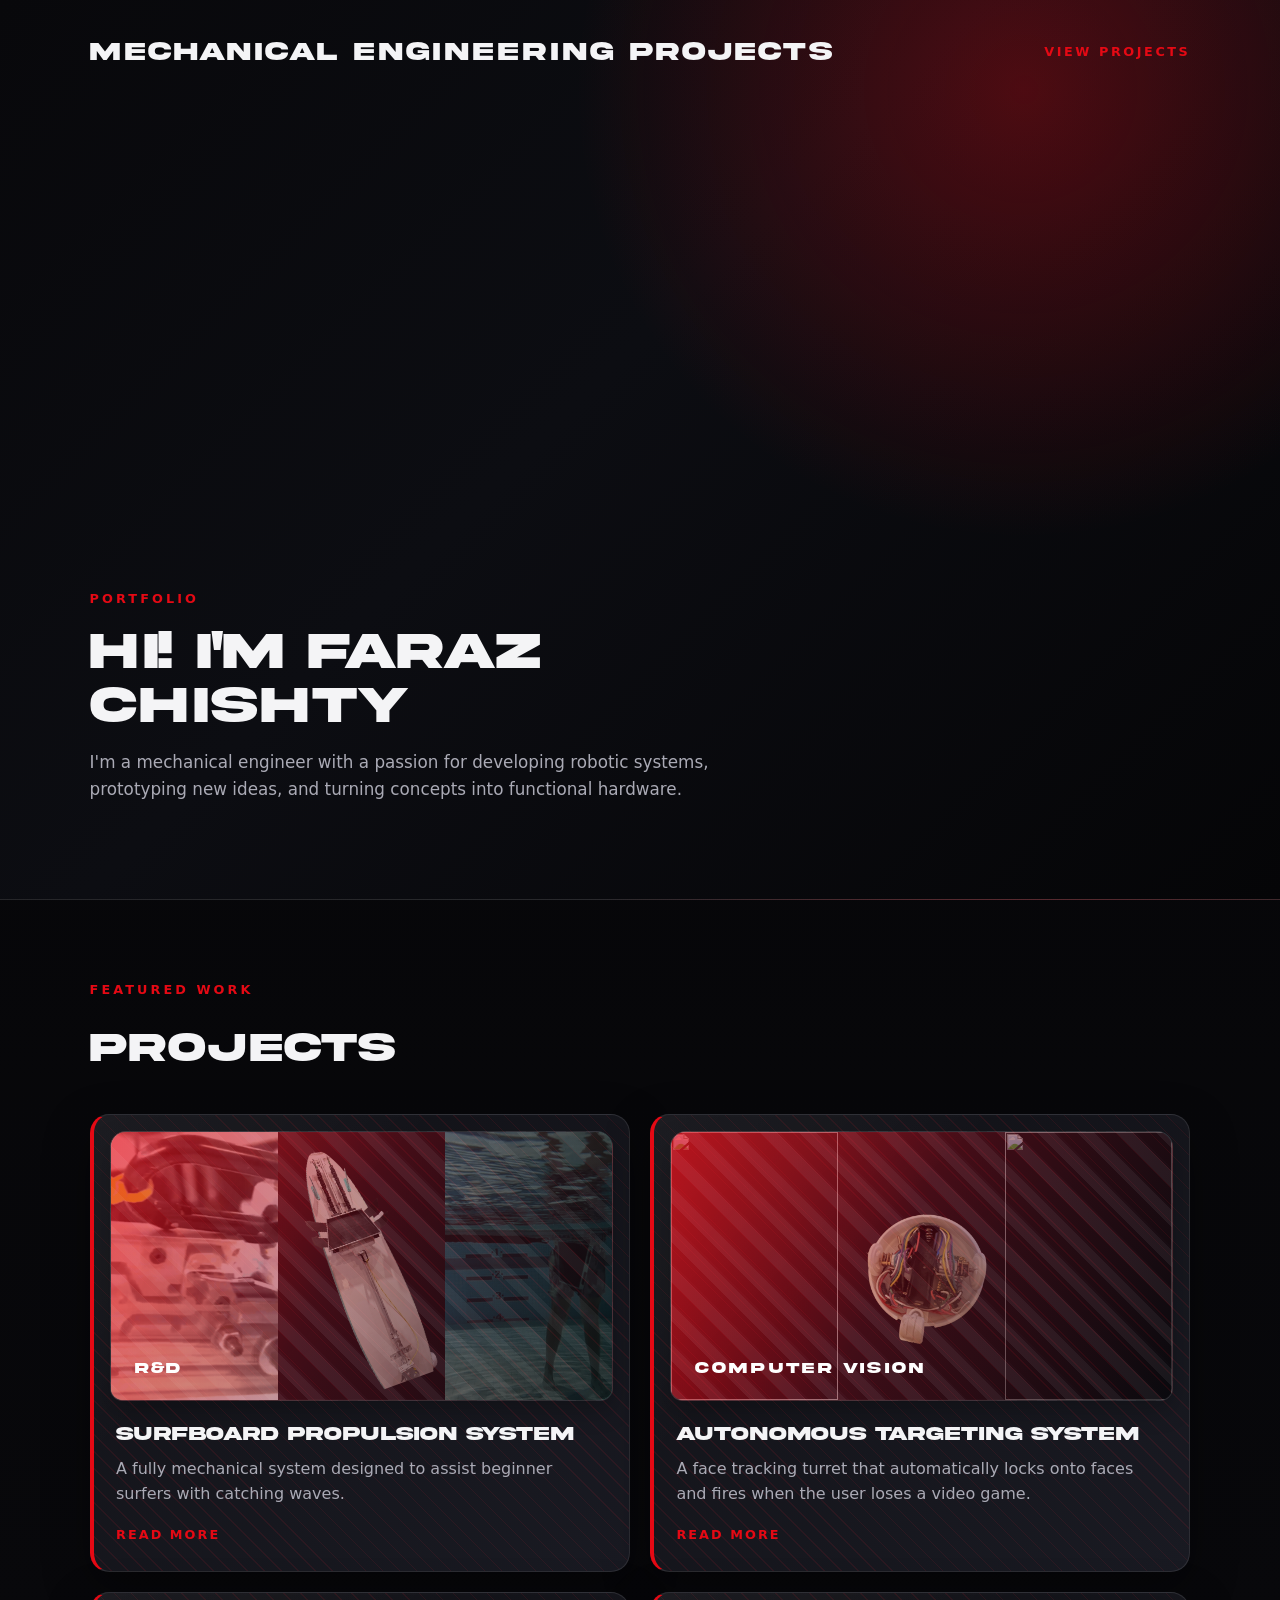
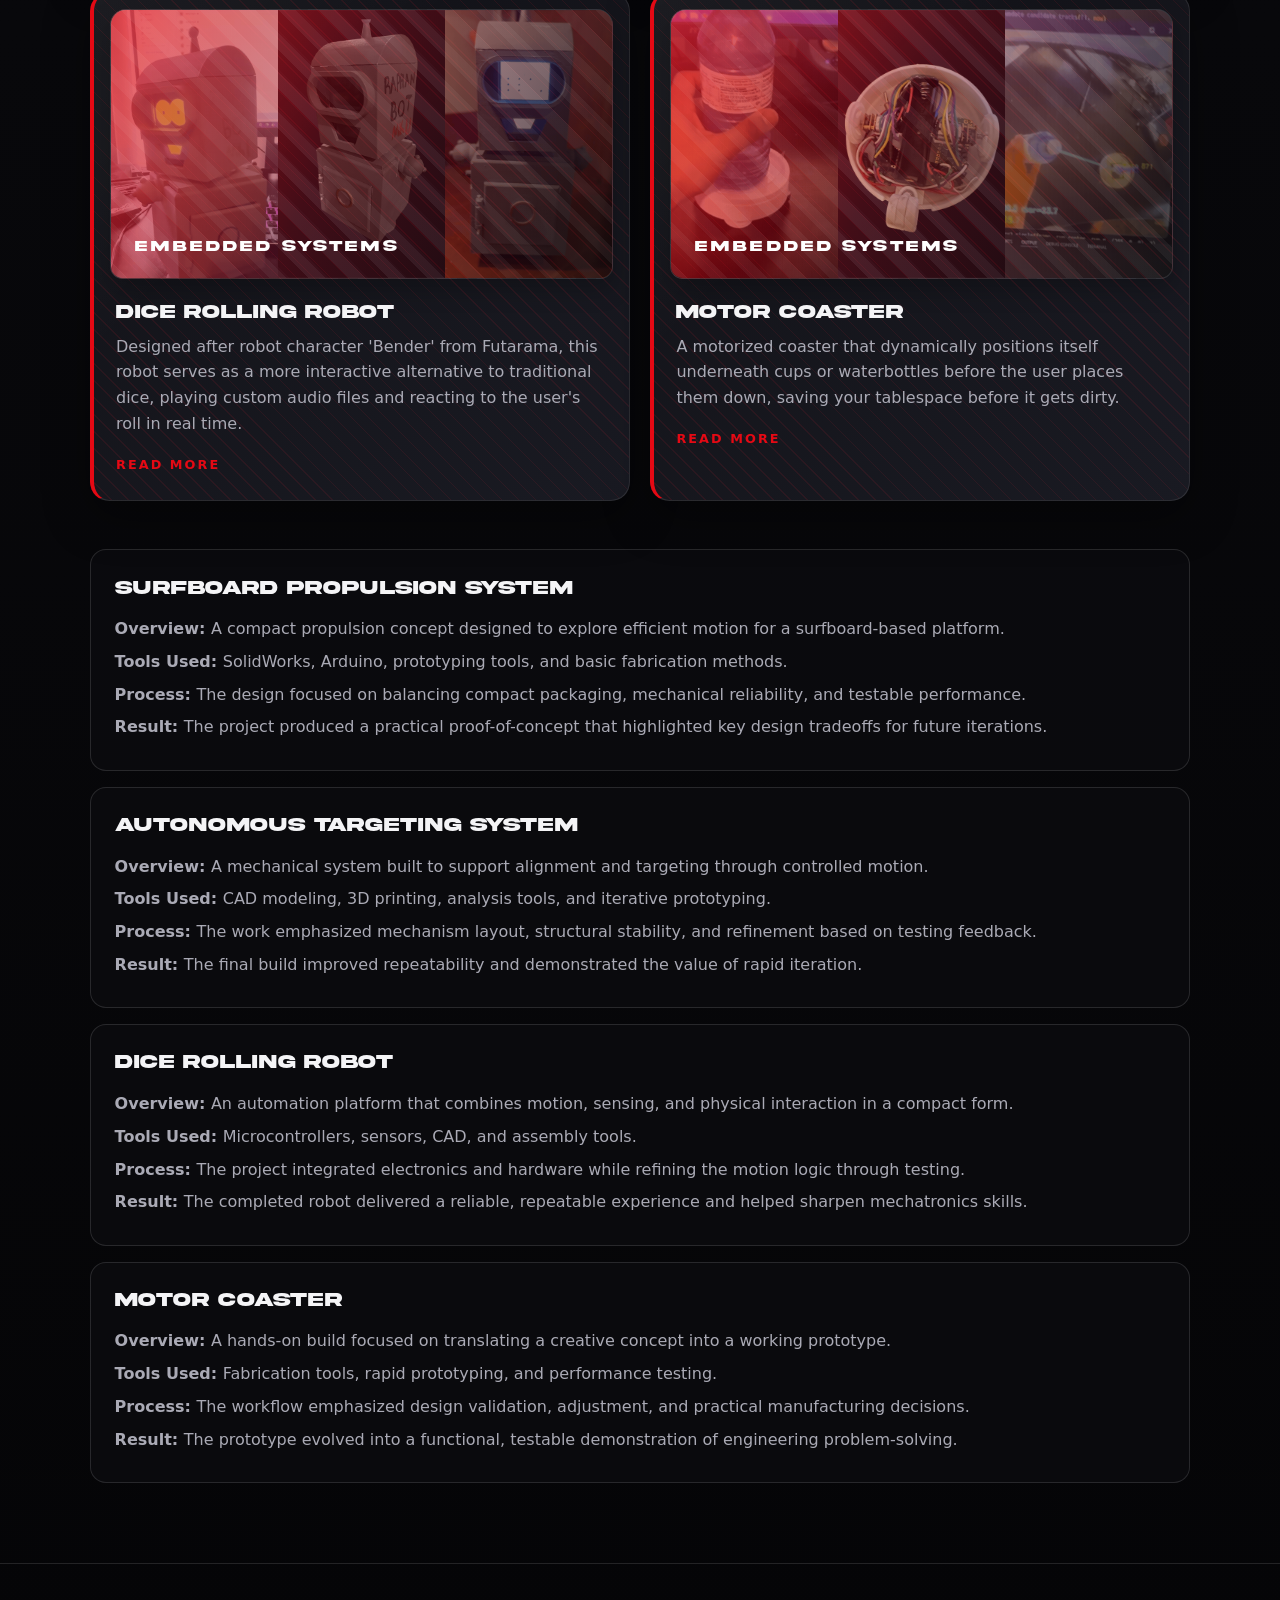
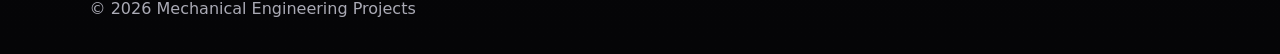
==== commit d96f2640: "AllPostcards" ====
--- a/index.html
+++ b/index.html
@@ -1,149 +1,281 @@
 <!DOCTYPE html>
 <html lang="en">
-<head>
-  <meta charset="UTF-8" />
-  <meta name="viewport" content="width=device-width, initial-scale=1.0" />
-  <title>Faraz Chishty | Engineering & Robotics Portfolio</title>
-
+ <head>
+  <meta charset="utf-8"/>
+  <meta content="width=device-width, initial-scale=1.0" name="viewport"/>
+  <title>
+   Faraz Chishty | Engineering &amp; Robotics Portfolio
+  </title>
   <!-- Space Grotesk -->
-  <link rel="preconnect" href="https://fonts.googleapis.com">
-  <link rel="preconnect" href="https://fonts.gstatic.com" crossorigin>
-  <link href="https://fonts.googleapis.com/css2?family=Space+Grotesk:wght@400;500;700&display=swap" rel="stylesheet">
-
-  <link rel="stylesheet" href="style.css" />
-</head>
-
-<body>
+  <link href="https://fonts.googleapis.com" rel="preconnect"/>
+  <link crossorigin="" href="https://fonts.gstatic.com" rel="preconnect"/>
+  <link href="https://fonts.googleapis.com/css2?family=Space+Grotesk:wght@400;500;700&amp;display=swap" rel="stylesheet"/>
+  <link href="style.css" rel="stylesheet">
+  </link>
+ </head>
+ <body>
   <header class="hero">
-    <nav class="nav">
-      <h1>Mechanical Engineering Projects</h1>
-      <a href="#projects">View Projects</a>
-    </nav>
-
-    <div class="hero-content">
-      <p class="eyebrow">Portfolio</p>
-      <h2>Hi! I'm Faraz Chishty</h2>
-      <p>
-        I'm a mechanical engineer with a passion for developing robotic systems,
+   <nav class="nav">
+    <h1>
+     Mechanical Engineering Projects
+    </h1>
+    <a href="#projects">
+     View Projects
+    </a>
+   </nav>
+   <div class="hero-content">
+    <p class="eyebrow">
+     Portfolio
+    </p>
+    <h2>
+     Hi! I'm Faraz Chishty
+    </h2>
+    <p>
+     I'm a mechanical engineer with a passion for developing robotic systems,
         prototyping new ideas, and turning concepts into functional hardware.
-      </p>
+    </p>
+   </div>
+  </header>
+  <main>
+   <section class="projects-section" id="projects">
+    <div class="section-heading">
+     <p class="eyebrow">
+      Featured Work
+     </p>
+     <h2>
+      Projects
+     </h2>
     </div>
-  </header>
-
-  <main>
-    <section id="projects" class="projects-section">
-      <div class="section-heading">
-        <p class="eyebrow">Featured Work</p>
-        <h2>Projects</h2>
-      </div>
-
-      <div class="project-grid">
-        <article class="project-card">
-          <div class="project-image">
-            <div class="project-gallery">
-              <img src="images/robot_motion_still.png" alt="">
-              <img src="images/dice_bot_nobg.png" alt="">
-              <img src="images/robot_diceroll_still.png" alt="">
-            </div>
-          </div>
-          <div class="project-info">
-            <h3>Surfboard Propulsion System</h3>
-            <p>Short description of the project, the engineering problem, and the final result.</p>
-            <a href="#project-1">Read More</a>
-          </div>
-        </article>
-
-        <article class="project-card">
-          <div class="project-image project-image-two">
-            <div class="project-gallery">
-              <img src="images/robot_motion_still.png" alt="">
-              <img src="images/robot_diceroll_still.png" alt="">
-              <img src="images/coaster_bottom.png" alt="">
-            </div>
-            <span>Autonomous Targeting</span>
-          </div>
-          <div class="project-info">
-            <h3>Autonomous Targeting System</h3>
-            <p>Mechanism design and iterative prototyping for a compact targeting platform.</p>
-            <a href="#project-2">Read More</a>
-          </div>
-        </article>
-
-        <article class="project-card dice-card">
-          <div class="project-image project-image-three">
-            <div class="project-gallery dice-gallery">
-              <img class="gallery-left-still" src="images/robot_motion_still.png" alt="">
-              <img class="gallery-left-anim" src="images/robot_motion.gif" alt="">
-              <img class="gallery-center" src="images/dice_bot_nobg.png" alt="">
-              <img class="gallery-right-still" src="images/robot_diceroll_still.png" alt="">
-              <img class="gallery-right-anim" src="images/robot_diceroll.gif" alt="">
-            </div>
-            <span>Dice Rolling Robot</span>
-          </div>
-          <div class="project-info">
-            <h3>Dice Rolling Robot</h3>
-            <p>Embedded controls, sensing, and mechanical integration for a playful automation build.</p>
-            <a href="#project-3">Read More</a>
-          </div>
-        </article>
-
-        <article class="project-card">
-          <div class="project-image project-image-four">
-            <div class="project-gallery">
-              <img src="images/coaster_bottom.png" alt="">
-              <img src="images/robot_motion_still.png" alt="">
-              <img src="images/robot_diceroll_still.png" alt="">
-            </div>
-            <span>Motor Coaster</span>
-          </div>
-          <div class="project-info">
-            <h3>Motor Coaster</h3>
-            <p>Prototype development, fabrication, and validation for a custom motion-driven device.</p>
-            <a href="#project-4">Read More</a>
-          </div>
-        </article>
-      </div>
-    </section>
-
-    <section class="details-section">
-      <article id="project-1" class="project-detail">
-        <h2>Surfboard Propulsion System</h2>
-        <p><strong>Overview:</strong> A compact propulsion concept designed to explore efficient motion for a surfboard-based platform.</p>
-        <p><strong>Tools Used:</strong> SolidWorks, Arduino, prototyping tools, and basic fabrication methods.</p>
-        <p><strong>Process:</strong> The design focused on balancing compact packaging, mechanical reliability, and testable performance.</p>
-        <p><strong>Result:</strong> The project produced a practical proof-of-concept that highlighted key design tradeoffs for future iterations.</p>
-      </article>
-
-      <article id="project-2" class="project-detail">
-        <h2>Autonomous Targeting System</h2>
-        <p><strong>Overview:</strong> A mechanical system built to support alignment and targeting through controlled motion.</p>
-        <p><strong>Tools Used:</strong> CAD modeling, 3D printing, analysis tools, and iterative prototyping.</p>
-        <p><strong>Process:</strong> The work emphasized mechanism layout, structural stability, and refinement based on testing feedback.</p>
-        <p><strong>Result:</strong> The final build improved repeatability and demonstrated the value of rapid iteration.</p>
-      </article>
-
-      <article id="project-3" class="project-detail">
-        <h2>Dice Rolling Robot</h2>
-        <p><strong>Overview:</strong> An automation platform that combines motion, sensing, and physical interaction in a compact form.</p>
-        <p><strong>Tools Used:</strong> Microcontrollers, sensors, CAD, and assembly tools.</p>
-        <p><strong>Process:</strong> The project integrated electronics and hardware while refining the motion logic through testing.</p>
-        <p><strong>Result:</strong> The completed robot delivered a reliable, repeatable experience and helped sharpen mechatronics skills.</p>
-      </article>
-
-      <article id="project-4" class="project-detail">
-        <h2>Motor Coaster</h2>
-        <p><strong>Overview:</strong> A hands-on build focused on translating a creative concept into a working prototype.</p>
-        <p><strong>Tools Used:</strong> Fabrication tools, rapid prototyping, and performance testing.</p>
-        <p><strong>Process:</strong> The workflow emphasized design validation, adjustment, and practical manufacturing decisions.</p>
-        <p><strong>Result:</strong> The prototype evolved into a functional, testable demonstration of engineering problem-solving.</p>
-      </article>
-    </section>
+    <div class="project-grid">
+     <article class="project-card">
+      <div class="project-image">
+       <div class="project-gallery">
+        <img alt="" class="gallery-left-still surf-left-still" src="images/surfboard_preview_still.png"/>
+        <img alt="" class="gallery-left-anim surf-left-anim" src="images/surfboard_preview.gif"/>
+        <img alt="" class="gallery-center surf-center" src="images/surfboard_nobg.png"/>
+        <img alt="" class="gallery-right-still surf-right-still" src="images/surfboard_motion_still.png"/>
+        <img alt="" class="gallery-right-anim surf-right-anim" src="images/surfboard_motion.gif"/>
+       </div>
+       <span>
+        R&amp;D
+       </span>
+      </div>
+      <div class="project-info">
+       <h3>
+        Surfboard Propulsion System
+       </h3>
+       <p>
+        A fully mechanical system designed to assist beginner surfers with catching waves.
+       </p>
+       <a href="#project-1">
+        Read More
+       </a>
+      </div>
+     </article>
+     <article class="project-card">
+      <div class="project-image project-image-two">
+       <div class="project-gallery">
+        <img alt="" class="gallery-left-still target-left-still" src="images/motor_coaster_motion_still.gif"/>
+        <img alt="" class="gallery-left-anim target-left-anim" src="images/motor_coaster_motion.gif"/>
+        <img alt="" class="gallery-center target-center" src="images/coaster_bottom.png"/>
+        <img alt="" class="gallery-right-still target-right-still" src="images/motor_coaster_tracking_still.gif"/>
+        <img alt="" class="gallery-right-anim target-right-anim" src="images/motor_coaster_tracking.gif"/>
+       </div>
+       <span>
+        Computer Vision
+       </span>
+      </div>
+      <div class="project-info">
+       <h3>
+        Autonomous Targeting System
+       </h3>
+       <p>
+        A face tracking turret that automatically locks onto faces and fires when the user loses a video game.
+       </p>
+       <a href="#project-2">
+        Read More
+       </a>
+      </div>
+     </article>
+     <article class="project-card">
+      <div class="project-image project-image-three">
+       <div class="project-gallery dice-gallery">
+        <img alt="" class="gallery-left-still dice-left-still" src="images/robot_motion_still.png"/>
+        <img alt="" class="gallery-left-anim dice-left-anim" src="images/robot_motion.gif"/>
+        <img alt="" class="gallery-center dice-center" src="images/dice_bot_nobg.png"/>
+        <img alt="" class="gallery-right-still dice-right-still" src="images/robot_diceroll_still.png"/>
+        <img alt="" class="gallery-right-anim dice-right-anim" src="images/robot_diceroll.gif"/>
+       </div>
+       <div>
+        <span>
+         Embedded Systems
+        </span>
+       </div>
+      </div>
+      <div class="project-info">
+       <h3>
+        Dice Rolling Robot
+       </h3>
+       <p>
+        Designed after robot character 'Bender' from Futarama, this robot serves as a more interactive alternative to traditional dice, playing custom audio files and reacting to the user's roll in real time.
+       </p>
+       <a href="#project-3">
+        Read More
+       </a>
+      </div>
+     </article>
+     <article class="project-card">
+      <div class="project-image project-image-four">
+       <div class="project-gallery">
+        <img alt="" class="gallery-left-still coaster-left-still" src="images/motor_coaster_motion_still.png"/>
+        <img alt="" class="gallery-left-anim coaster-left-anim" src="images/motor_coaster_motion.gif"/>
+        <img alt="" class="gallery-center coaster-center" src="images/coaster_bottom.png"/>
+        <img alt="" class="gallery-right-still coaster-right-still" src="images/motor_coaster_tracking_still.png"/>
+        <img alt="" class="gallery-right-anim coaster-right-anim" src="images/motor_coaster_tracking.gif"/>
+       </div>
+       <span>
+        Embedded Systems
+       </span>
+      </div>
+      <div class="project-info">
+       <h3>
+        Motor Coaster
+       </h3>
+       <p>
+        A motorized coaster that dynamically positions itself underneath cups or waterbottles before the user places them down, saving your tablespace before it gets dirty.
+       </p>
+       <a href="#project-4">
+        Read More
+       </a>
+      </div>
+     </article>
+    </div>
+   </section>
+   <section class="details-section">
+    <article class="project-detail" id="project-1">
+     <h2>
+      Surfboard Propulsion System
+     </h2>
+     <p>
+      <strong>
+       Overview:
+      </strong>
+      A compact propulsion concept designed to explore efficient motion for a surfboard-based platform.
+     </p>
+     <p>
+      <strong>
+       Tools Used:
+      </strong>
+      SolidWorks, Arduino, prototyping tools, and basic fabrication methods.
+     </p>
+     <p>
+      <strong>
+       Process:
+      </strong>
+      The design focused on balancing compact packaging, mechanical reliability, and testable performance.
+     </p>
+     <p>
+      <strong>
+       Result:
+      </strong>
+      The project produced a practical proof-of-concept that highlighted key design tradeoffs for future iterations.
+     </p>
+    </article>
+    <article class="project-detail" id="project-2">
+     <h2>
+      Autonomous Targeting System
+     </h2>
+     <p>
+      <strong>
+       Overview:
+      </strong>
+      A mechanical system built to support alignment and targeting through controlled motion.
+     </p>
+     <p>
+      <strong>
+       Tools Used:
+      </strong>
+      CAD modeling, 3D printing, analysis tools, and iterative prototyping.
+     </p>
+     <p>
+      <strong>
+       Process:
+      </strong>
+      The work emphasized mechanism layout, structural stability, and refinement based on testing feedback.
+     </p>
+     <p>
+      <strong>
+       Result:
+      </strong>
+      The final build improved repeatability and demonstrated the value of rapid iteration.
+     </p>
+    </article>
+    <article class="project-detail" id="project-3">
+     <h2>
+      Dice Rolling Robot
+     </h2>
+     <p>
+      <strong>
+       Overview:
+      </strong>
+      An automation platform that combines motion, sensing, and physical interaction in a compact form.
+     </p>
+     <p>
+      <strong>
+       Tools Used:
+      </strong>
+      Microcontrollers, sensors, CAD, and assembly tools.
+     </p>
+     <p>
+      <strong>
+       Process:
+      </strong>
+      The project integrated electronics and hardware while refining the motion logic through testing.
+     </p>
+     <p>
+      <strong>
+       Result:
+      </strong>
+      The completed robot delivered a reliable, repeatable experience and helped sharpen mechatronics skills.
+     </p>
+    </article>
+    <article class="project-detail" id="project-4">
+     <h2>
+      Motor Coaster
+     </h2>
+     <p>
+      <strong>
+       Overview:
+      </strong>
+      A hands-on build focused on translating a creative concept into a working prototype.
+     </p>
+     <p>
+      <strong>
+       Tools Used:
+      </strong>
+      Fabrication tools, rapid prototyping, and performance testing.
+     </p>
+     <p>
+      <strong>
+       Process:
+      </strong>
+      The workflow emphasized design validation, adjustment, and practical manufacturing decisions.
+     </p>
+     <p>
+      <strong>
+       Result:
+      </strong>
+      The prototype evolved into a functional, testable demonstration of engineering problem-solving.
+     </p>
+    </article>
+   </section>
   </main>
-
   <footer>
-    <p>© 2026 Mechanical Engineering Projects</p>
+   <p>
+    © 2026 Mechanical Engineering Projects
+   </p>
   </footer>
-
-  <script src="script.js"></script>
-</body>
-</html>+  <script src="script.js">
+  </script>
+ </body>
+</html>
--- a/style.css
+++ b/style.css
@@ -50,331 +50,7 @@
   text-decoration: none;
 }
 
-.site-header {
-  position: fixed;
-  top: 0;
-  left: 0;
-  right: 0;
-  z-index: 10;
-  display: flex;
-  justify-content: space-between;
-  align-items: center;
-  padding: 1.25rem 7vw;
-  background: rgba(5, 5, 7, 0.78);
-  backdrop-filter: blur(16px);
-  border-bottom: 1px solid var(--line);
-}
-
-.logo {
-  font-family: var(--font-display);
-  color: var(--red);
-  letter-spacing: 0.08em;
-}
-
-nav {
-  display: flex;
-  gap: 1.5rem;
-  color: var(--muted);
-  font-size: 0.9rem;
-  text-transform: uppercase;
-  letter-spacing: 0.12em;
-}
-
-nav a:hover {
-  color: var(--red);
-}
-
-.hero {
-  position: relative;
-  min-height: 100vh;
-  display: flex;
-  flex-direction: column;
-  justify-content: center;
-  align-items: center;
-  text-align: center;
-  padding: 8rem 7vw 5rem;
-  overflow: hidden;
-  border-bottom: 1px solid var(--line);
-}
-
-.hero-kicker {
-  color: var(--red);
-  font-weight: 800;
-  text-transform: uppercase;
-  letter-spacing: 0.24em;
-  margin-bottom: 1.4rem;
-}
-
-.hero h1 {
-  position: relative;
-  z-index: 1;
-  font-family: 'Space Grotesk', sans-serif;
-  font-size: 4rem;
-  font-weight: 700;
-  line-height: 1.05;
-  /*text-transform: uppercase;*/
-  letter-spacing: -0.03em;
-  max-width: 1000px;
-  margin: 0 auto;
-}
-
-.hero-text {
-  position: relative;
-  z-index: 1;
-  max-width: 700px;
-  margin: 2rem auto 0;
-  color: var(--muted);
-  font-size: 1.2rem;
-}
-
-.button {
-  position: relative;
-  z-index: 1;
-  display: inline-flex;
-  width: fit-content;
-  margin-top: 2rem;
-  padding: 0.95rem 1.25rem;
-  background: var(--red);
-  color: white;
-  border: 1px solid rgba(255,255,255,0.2);
-  text-transform: uppercase;
-  letter-spacing: 0.14em;
-  font-weight: 800;
-  transition: transform 0.2s ease, box-shadow 0.2s ease;
-}
-
-.button:hover {
-  transform: translateY(-3px);
-  box-shadow: 0 0 32px rgba(229, 9, 20, 0.45);
-}
-
-.hero-bg {
-  position: absolute;
-  right: -4vw;
-  bottom: -4rem;
-  font-family: var(--font-display);
-  font-size: clamp(6rem, 18vw, 18rem);
-  color: rgba(229, 9, 20, 0.07);
-  pointer-events: none;
-  white-space: nowrap;
-}
-
-.projects-section,
-.contact-section {
-  padding: 6rem 7vw;
-}
-
-.section-heading {
-  margin-bottom: 2.5rem;
-}
-
-.section-heading p {
-  color: var(--red);
-  text-transform: uppercase;
-  letter-spacing: 0.22em;
-  font-weight: 800;
-}
-
-.section-heading h2,
-.contact-section h2 {
-  font-family: var(--font-display);
-  font-size: clamp(2.2rem, 6vw, 5rem);
-  line-height: 1;
-  margin-top: 0.5rem;
-  text-transform: uppercase;
-}
-
-.projects-grid {
-  display: grid;
-  grid-template-columns: repeat(2, minmax(0, 1fr));
-  gap: 1.5rem;
-}
-
-.project-card {
-  position: relative;
-  background:
-    radial-gradient(circle at top left, rgba(229, 9, 20, 0.28), transparent 34%),
-    linear-gradient(145deg, var(--panel), var(--panel-2));
-  border: 1px solid rgba(255,255,255,0.12);
-  border-radius: 1.35rem;
-  overflow: hidden;
-  min-height: 560px;
-  transition: transform 0.25s ease, border-color 0.25s ease, box-shadow 0.25s ease;
-  box-shadow:
-    inset 0 1px 0 rgba(255,255,255,0.06),
-    0 12px 40px rgba(0,0,0,0.28);
-}
-
-.project-card::before {
-  content: '';
-  position: absolute;
-  inset: 0;
-  background:
-    linear-gradient(135deg, rgba(255,255,255,0.05), transparent 35%),
-    repeating-linear-gradient(
-      45deg,
-      rgba(229, 9, 20, 0.08) 0 1px,
-      transparent 1px 12px
-    );
-  mix-blend-mode: screen;
-  opacity: 0.85;
-  pointer-events: none;
-}
-
-.project-card:hover {
-  transform: translateY(-8px);
-  border-color: rgba(229, 9, 20, 0.65);
-  box-shadow: 0 24px 70px rgba(0,0,0,0.55), 0 0 40px rgba(229,9,20,0.24);
-}
-
-.project-image {
-  min-height: 280px;
-  background-size: cover;
-  background-position: center;
-  border-bottom: 1px solid var(--line);
-  position: relative;
-}
-
-.project-image::after {
-  content: '';
-  position: absolute;
-  inset: 0;
-  background: linear-gradient(135deg, rgba(229, 9, 20, 0.28), transparent 55%);
-}
-
-.project-image-1 { background-image: linear-gradient(135deg, #1d1d24, #5d0208); }
-.project-image-2 { background-image: linear-gradient(135deg, #121217, #8b0008); }
-.project-image-3 { background-image: linear-gradient(135deg, #17171d, #3d0307); }
-.project-image-4 { background-image: linear-gradient(135deg, #09090c, #7a030a); }
-
-/* Replace the gradients above with real images like this:
-.project-image-1 { background-image: url('./images/project1.jpg'); }
-.project-image-2 { background-image: url('./images/project2.jpg'); }
-.project-image-3 { background-image: url('./images/project3.jpg'); }
-.project-image-4 { background-image: url('./images/project4.jpg'); }
-*/
-
-.project-content {
-  position: relative;
-  z-index: 1;
-  padding: 1.5rem;
-}
-
-/* Three-part media for project postcards: center image + two side gifs */
-.project-media {
-  display: grid;
-  grid-template-columns: 1.3fr 1.2fr 1.3fr;
-  height: 280px;
-  margin: 1rem 1rem 0;
-  overflow: hidden;
-  border-radius: 1rem 1rem 0.8rem 0.8rem;
-  border: 1px solid rgba(255,255,255,0.1);
-  position: relative;
-  isolation: isolate;
-  box-shadow: inset 0 0 0 1px rgba(255,255,255,0.04);
-}
-.project-media::before {
-  content: '';
-  position: absolute;
-  inset: 0;
-  background: linear-gradient(135deg, rgba(229, 9, 20, 0.16), transparent 55%);
-  opacity: 0.85;
-  transition: opacity 0.25s ease;
-  pointer-events: none;
-  z-index: 10;
-}
-.project-card:hover .project-media::before {
-  opacity: 0;
-}
-.project-media img {
-  width: 100%;
-  height: 100%;
-  object-fit: cover;
-  display: block;
-}
-.main-img {
-  grid-column: 2;
-  grid-row: 1;
-  transform: translateY(-10px);
-  border-left: 1px solid rgba(255,255,255,0.08);
-  border-right: 1px solid rgba(255,255,255,0.08);
-  z-index: 1;
-}
-.static-gif {
-  grid-row: 1;
-  opacity: 1;
-  transition: opacity 0.2s ease;
-}
-.static-gif.left {
-  grid-column: 1;
-}
-.static-gif.right {
-  grid-column: 3;
-}
-.animated-gif {
-  grid-row: 1;
-  opacity: 0;
-  transition: opacity 0.2s ease;
-  z-index: 2;
-}
-.project-card:hover .static-gif {
-  opacity: 0;
-}
-.project-card:hover .animated-gif {
-  opacity: 1;
-}
-.animated-gif.left {
-  grid-column: 1;
-}
-.animated-gif.right {
-  grid-column: 3;
-}
-
-.tag {
-  display: inline-block;
-  margin-bottom: 1rem;
-  padding: 0.35rem 0.65rem;
-  border: 1px solid rgba(229, 9, 20, 0.7);
-  color: var(--red);
-  text-transform: uppercase;
-  letter-spacing: 0.12em;
-  font-size: 0.75rem;
-  font-weight: 900;
-}
-
-.project-content h3 {
-  font-family: var(--font-display);
-  font-size: clamp(1.45rem, 3vw, 2.35rem);
-  line-height: 1.05;
-  margin-bottom: 0.85rem;
-  text-transform: uppercase;
-}
-
-.project-content p,
-.project-content li,
-.contact-section p {
-  color: var(--muted);
-}
-
-.project-content ul {
-  margin-top: 1rem;
-  padding-left: 1.2rem;
-}
-
-.contact-section {
-  border-top: 1px solid var(--line);
-  background: #07070a;
-}
-
-.contact-section a {
-  color: var(--red);
-}
-
-footer {
-  padding: 2rem 7vw;
-  color: var(--muted);
-  border-top: 1px solid var(--line);
-}
+/* HERO */
 
 .hero {
   min-height: 100vh;
@@ -438,6 +114,8 @@
   max-width: 640px;
 }
 
+/* PROJECTS */
+
 .projects-section {
   padding: 5rem 7vw 3rem;
 }
@@ -457,25 +135,29 @@
   display: grid;
   grid-template-columns: repeat(2, minmax(0, 1fr));
   gap: 1.25rem;
+  max-width: 1200px;
+  margin: 0 auto;
 }
 
 .project-card {
   position: relative;
   display: flex;
   flex-direction: column;
-  background:
-    linear-gradient(145deg, #121217 0%, #191a22 100%);
+  min-height: auto;
+  background: linear-gradient(145deg, #121217 0%, #191a22 100%);
   border: 1px solid rgba(255,255,255,0.1);
   border-left: 4px solid var(--red);
   border-radius: 1.2rem;
   overflow: hidden;
   box-shadow: 0 16px 46px rgba(0, 0, 0, 0.35);
+  transition: transform 0.25s ease, border-color 0.25s ease, box-shadow 0.25s ease;
 }
 
 .project-card::before {
   content: '';
   position: absolute;
   inset: 0;
+  z-index: 4;
   background:
     linear-gradient(135deg, rgba(255,255,255,0.05), transparent 35%),
     repeating-linear-gradient(
@@ -488,59 +170,166 @@
   pointer-events: none;
 }
 
+.project-card:hover {
+  transform: translateY(-8px);
+  border-color: rgba(229, 9, 20, 0.65);
+  box-shadow: 0 24px 70px rgba(0,0,0,0.55), 0 0 40px rgba(229,9,20,0.24);
+}
+
+/* Image panel */
+
 .project-image {
-  min-height: 220px;
+  position: relative;
+  height: 270px;
   margin: 1rem 1rem 0;
-  padding: 1.25rem;
-  display: flex;
-  align-items: flex-end;
-  justify-content: flex-start;
+  overflow: hidden;
+  isolation: isolate;
+  border: 1px solid rgba(255,255,255,0.12);
+  border-radius: 1rem 1rem 0.8rem 0.8rem;
   background:
     linear-gradient(135deg, rgba(229, 9, 20, 0.22), transparent 60%),
     repeating-linear-gradient(45deg, #17171f 0 14px, #101016 14px 28px);
-  border: 1px solid rgba(255,255,255,0.12);
-  border-radius: 1rem 1rem 0.8rem 0.8rem;
-  position: relative;
   box-shadow:
     inset 0 0 0 1px rgba(255,255,255,0.04),
     0 10px 24px rgba(0, 0, 0, 0.24);
 }
 
-.project-image::before {
-  content: '';
+.project-gallery {
   position: absolute;
   inset: 0;
-  background:
-    linear-gradient(135deg, rgba(229, 9, 20, 0.24), transparent 58%),
-    linear-gradient(135deg, rgba(255,255,255,0.09), transparent 64%);
+  display: grid;
+  grid-template-columns: repeat(3, 1fr);
+  z-index: 1;
+}
+
+.project-gallery img {
+  width: 100%;
+  height: 100%;
+  object-fit: cover;
+  display: block;
+}
+
+/* Red/dark overlay over the images */
+.project-image::before {
+  content: "";
+  position: absolute;
+  inset: 0;
+  z-index: 2;
+  background:
+    linear-gradient(
+      115deg,
+      rgba(229,9,20,.72) 0%,
+      rgba(120,10,25,.45) 45%,
+      rgba(8,8,12,.82) 100%
+    );
   pointer-events: none;
+  transition: opacity 0.25s ease;
+}
+
+/* Diagonal stripe overlay */
+.project-image::after {
+  content: "";
+  position: absolute;
+  inset: 0;
+  z-index: 3;
+  background:
+    repeating-linear-gradient(
+      45deg,
+      rgba(255,255,255,.05) 0px,
+      rgba(255,255,255,.05) 12px,
+      transparent 12px,
+      transparent 28px
+    );
+  pointer-events: none;
+  transition: opacity 0.25s ease;
 }
 
 .project-image span {
-  position: relative;
-  z-index: 1;
+  position: absolute;
+  left: 24px;
+  bottom: 20px;
+  z-index: 5;
   font-family: var(--font-display);
   font-size: 0.95rem;
   letter-spacing: 0.14em;
   text-transform: uppercase;
-  color: #fbe9ea;
-}
-
-.project-image-two {
-  background: linear-gradient(135deg, rgba(14, 14, 20, 0.94), rgba(124, 0, 10, 0.95));
-}
-
-.project-image-three {
-  background: linear-gradient(135deg, rgba(17, 17, 24, 0.95), rgba(70, 4, 8, 0.95));
-}
-
-.project-image-four {
-  background: linear-gradient(135deg, rgba(8, 8, 12, 0.95), rgba(111, 2, 9, 0.95));
-}
+  color: #fff;
+}
+
+/* Shared project card GIF hover behavior
+   - Side still images show by default.
+   - Side animated GIFs fade in on card hover.
+   - The red gradient and diagonal stripe overlay fade out on card hover.
+   This is the same behavior originally used on the dice roller card,
+   now applied to every project card that uses the gallery-left/right classes.
+*/
+
+.project-card .project-gallery {
+  grid-template-columns: repeat(3, 1fr);
+}
+
+.project-card .gallery-left-still,
+.project-card .gallery-right-still,
+.project-card .gallery-center,
+.project-card .gallery-left-anim,
+.project-card .gallery-right-anim {
+  grid-row: 1;
+  transition: opacity 0.25s ease, transform 0.25s ease;
+}
+
+.project-card .gallery-left-still,
+.project-card .gallery-left-anim {
+  grid-column: 1;
+}
+
+.project-card .gallery-center {
+  grid-column: 2;
+  object-fit: contain;
+  padding: 0.35rem;
+}
+
+.surf-center {
+  transform: scale(1.2) rotate(-20deg);
+}
+
+.dice-center {
+  transform: scale(1.2) translateY(-15px);
+}
+
+.coaster-center {
+  transform: scale(1.3) translateY(-10px) translateX(-5px);
+}
+
+.project-card .gallery-right-still,
+.project-card .gallery-right-anim {
+  grid-column: 3;
+}
+
+.project-card .gallery-left-anim,
+.project-card .gallery-right-anim {
+  opacity: 0;
+}
+
+.project-card:hover .gallery-left-still,
+.project-card:hover .gallery-right-still {
+  opacity: 0;
+}
+
+.project-card:hover .gallery-left-anim,
+.project-card:hover .gallery-right-anim {
+  opacity: 1;
+}
+
+.project-card:hover .project-image::before,
+.project-card:hover .project-image::after {
+  opacity: 0;
+}
+
+/* Project text */
 
 .project-info {
   position: relative;
-  z-index: 1;
+  z-index: 5;
   padding: 1.35rem 1.4rem 1.5rem;
 }
 
@@ -564,6 +353,8 @@
   font-size: 0.8rem;
   font-weight: 800;
 }
+
+/* DETAILS */
 
 .details-section {
   padding: 0 7vw 5rem;
@@ -590,31 +381,17 @@
   margin-bottom: 0.45rem;
 }
 
+/* FOOTER */
+
+footer {
+  padding: 2rem 7vw;
+  color: var(--muted);
+  border-top: 1px solid var(--line);
+}
+
+/* RESPONSIVE */
+
 @media (max-width: 800px) {
-  .site-header {
-    padding: 1rem 5vw;
-  }
-
-  nav {
-    gap: 1rem;
-    font-size: 0.75rem;
-  }
-
-  .hero,
-  .projects-section,
-  .contact-section {
-    padding-left: 5vw;
-    padding-right: 5vw;
-  }
-
-  .project-grid {
-    grid-template-columns: 1fr;
-  }
-
-  .project-card {
-    min-height: auto;
-  }
-
   .hero {
     padding: 1.4rem 5vw 3rem;
   }
@@ -633,206 +410,8 @@
     padding-left: 5vw;
     padding-right: 5vw;
   }
-}
-
-/* ==========================================================
-   UPDATED PROJECT IMAGE OVERLAYS
-   Real image underneath + red gradient + diagonal stripes
-   Put your project images inside an images folder next to style.css.
-   Example: images/surfboard.jpg
-   ========================================================== */
-
-.project-image {
-  --project-image: url('./images/surfboard.jpg');
-
-  position: relative;
-  overflow: hidden;
-  isolation: isolate;
-
-  min-height: 220px;
-  margin: 1rem 1rem 0;
-  padding: 1.25rem;
-
-  display: flex;
-  align-items: flex-end;
-  justify-content: flex-start;
-
-  border: 1px solid rgba(255,255,255,0.12);
-  border-radius: 1rem 1rem 0.8rem 0.8rem;
-
-  background-image: var(--project-image);
-  background-size: cover;
-  background-position: center;
-  background-repeat: no-repeat;
-
-  box-shadow:
-    inset 0 0 0 1px rgba(255,255,255,0.04),
-    0 10px 24px rgba(0, 0, 0, 0.24);
-}
-
-.project-image::before {
-  content: '';
-  position: absolute;
-  inset: 0;
-  z-index: 1;
-  pointer-events: none;
-
-  background:
-    linear-gradient(
-      115deg,
-      rgba(229, 9, 20, 0.72) 0%,
-      rgba(130, 18, 32, 0.52) 38%,
-      rgba(12, 12, 18, 0.88) 84%
-    );
-}
-
-.project-image::after {
-  content: '';
-  position: absolute;
-  inset: 0;
-  z-index: 2;
-  pointer-events: none;
-
-  background:
-    repeating-linear-gradient(
-      45deg,
-      rgba(255, 255, 255, 0.045) 0px,
-      rgba(255, 255, 255, 0.045) 12px,
-      transparent 12px,
-      transparent 26px
-    );
-}
-
-.project-image span {
-  position: relative;
-  z-index: 3;
-
-  font-family: var(--font-display);
-  font-size: 0.95rem;
-  letter-spacing: 0.14em;
-  text-transform: uppercase;
-  color: #fff;
-}
-
-.project-image-two {
-  --project-image: url('./images/targeting.jpg');
-}
-
-.project-image-three {
-  --project-image: url('./images/dice.jpg');
-}
-
-.project-image-four {
-  --project-image: url('./images/coaster.jpg');
-}
-
-
-/* ===== Three-image project gallery ===== */
-
-.project-image{
-    position:relative;
-    overflow:hidden;
-    isolation:isolate;
-}
-
-.project-gallery{
-    position:absolute;
-    inset:0;
-    display:grid;
-    grid-template-columns:repeat(3,1fr);
-    z-index:1;
-}
-
-.project-gallery img{
-    width:100%;
-    height:100%;
-    object-fit:cover;
-    display:block;
-    position:relative;
-    z-index:1;
-    transition: opacity 0.25s ease;
-}
-
-.dice-card .project-gallery {
-    grid-template-columns: repeat(3, 1fr);
-}
-
-.dice-card .gallery-left-still,
-.dice-card .gallery-right-still,
-.dice-card .gallery-center {
-    grid-row: 1;
-}
-
-.dice-card .gallery-left-still,
-.dice-card .gallery-left-anim {
-    grid-column: 1;
-}
-
-.dice-card .gallery-center {
-    grid-column: 2;
-}
-
-.dice-card .gallery-right-still,
-.dice-card .gallery-right-anim {
-    grid-column: 3;
-}
-
-.dice-card .gallery-left-anim,
-.dice-card .gallery-right-anim {
-    opacity: 0;
-}
-
-.dice-card:hover .gallery-left-still,
-.dice-card:hover .gallery-right-still {
-    opacity: 0;
-}
-
-.dice-card:hover .gallery-left-anim,
-.dice-card:hover .gallery-right-anim {
-    opacity: 1;
-}
-
-.dice-card:hover .project-image::before,
-.dice-card:hover .project-image::after {
-    opacity: 0;
-}
-
-.project-image::before{
-    content:"";
-    position:absolute;
-    inset:0;
-    z-index:2;
-    background:
-        linear-gradient(
-            115deg,
-            rgba(229,9,20,.72) 0%,
-            rgba(120,10,25,.45) 45%,
-            rgba(8,8,12,.82) 100%
-        );
-    pointer-events:none;
-    transition: opacity 0.25s ease;
-}
-
-.project-image::after{
-    content:"";
-    position:absolute;
-    inset:0;
-    z-index:3;
-    background:
-        repeating-linear-gradient(
-            45deg,
-            rgba(255,255,255,.05) 0px,
-            rgba(255,255,255,.05) 12px,
-            transparent 12px,
-            transparent 28px
-        );
-    pointer-events:none;
-    transition: opacity 0.25s ease;
-}
-
-.project-image span{
-    position:absolute;
-    left:24px;
-    bottom:20px;
-    z-index:4;
-}
+
+  .project-grid {
+    grid-template-columns: 1fr;
+  }
+}
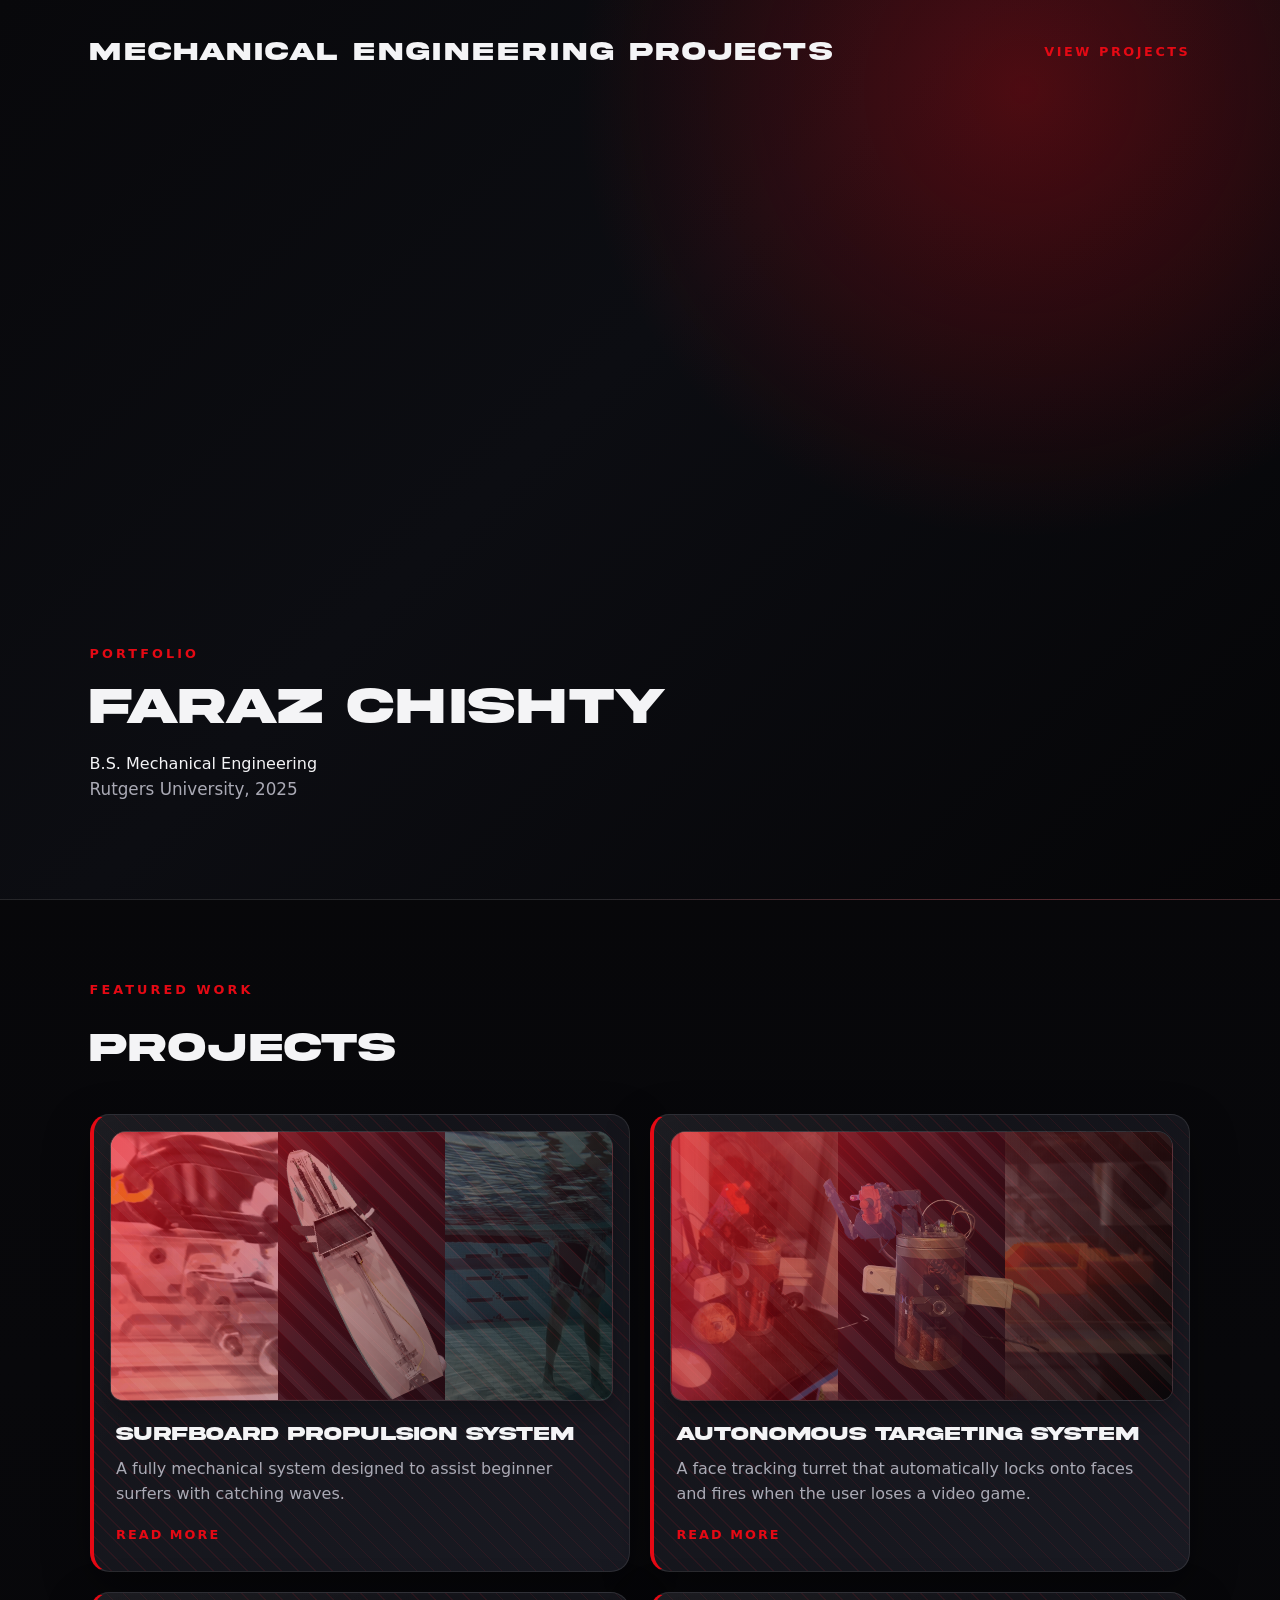
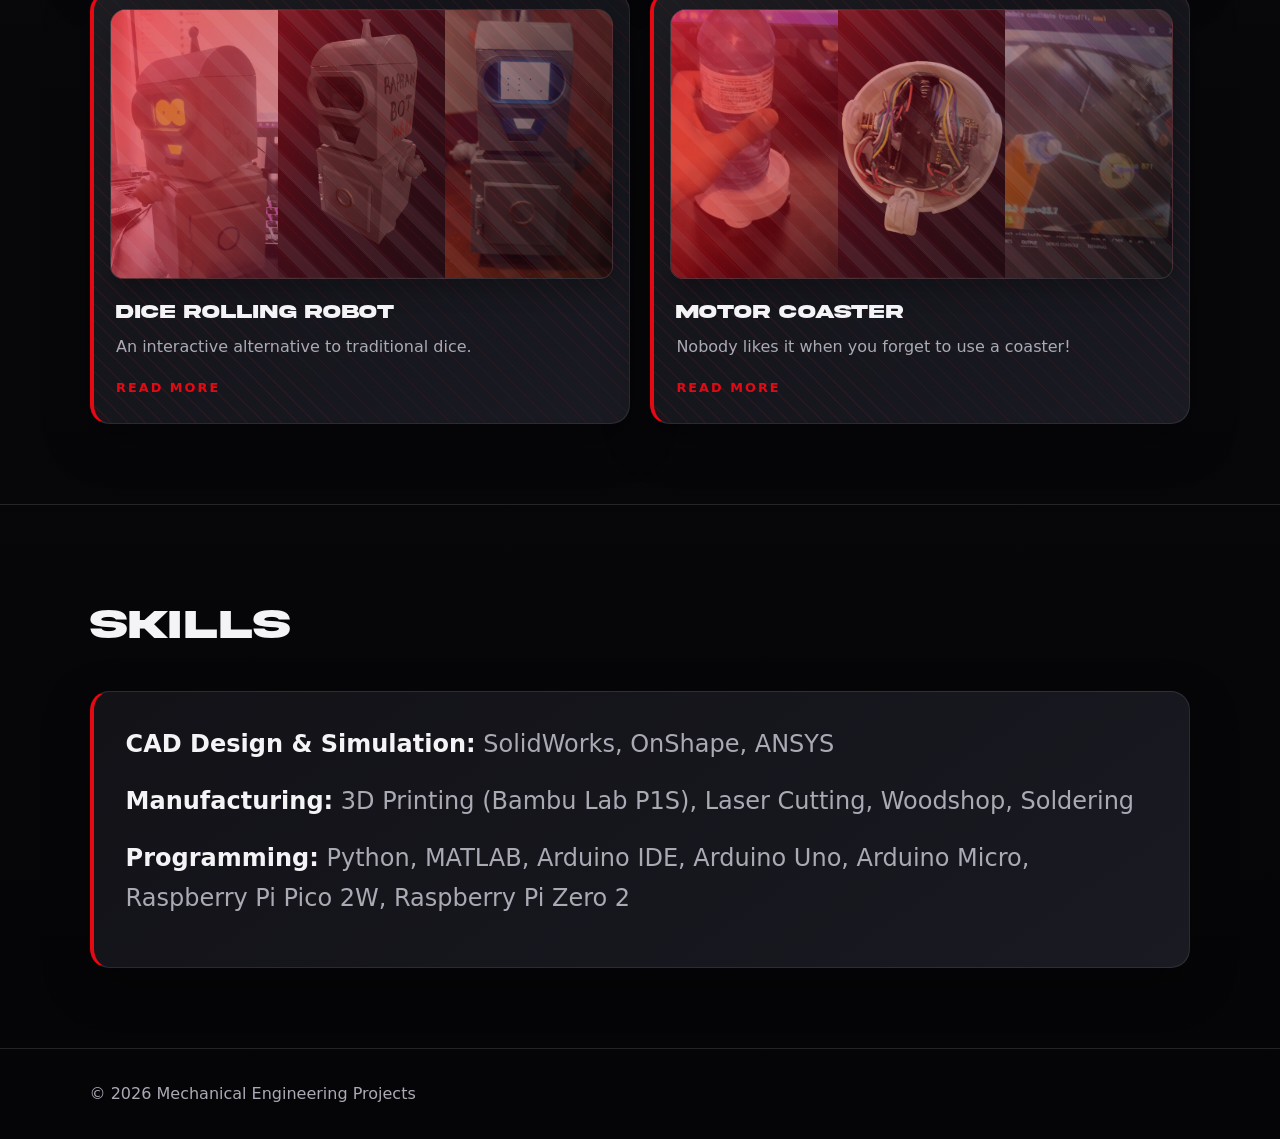
==== commit 2769101b: "ProjectsPage" ====
--- a/index.html
+++ b/index.html
@@ -28,11 +28,12 @@
      Portfolio
     </p>
     <h2>
-     Hi! I'm Faraz Chishty
+     Faraz Chishty
     </h2>
     <p>
-     I'm a mechanical engineer with a passion for developing robotic systems,
-        prototyping new ideas, and turning concepts into functional hardware.
+     B.S. Mechanical Engineering
+     <p>
+     Rutgers University, 2025
     </p>
    </div>
   </header>
@@ -57,7 +58,6 @@
         <img alt="" class="gallery-right-anim surf-right-anim" src="images/surfboard_motion.gif"/>
        </div>
        <span>
-        R&amp;D
        </span>
       </div>
       <div class="project-info">
@@ -67,7 +67,7 @@
        <p>
         A fully mechanical system designed to assist beginner surfers with catching waves.
        </p>
-       <a href="#project-1">
+       <a href="projects.html#surfboard">
         Read More
        </a>
       </div>
@@ -75,14 +75,14 @@
      <article class="project-card">
       <div class="project-image project-image-two">
        <div class="project-gallery">
-        <img alt="" class="gallery-left-still target-left-still" src="images/motor_coaster_motion_still.gif"/>
-        <img alt="" class="gallery-left-anim target-left-anim" src="images/motor_coaster_motion.gif"/>
-        <img alt="" class="gallery-center target-center" src="images/coaster_bottom.png"/>
-        <img alt="" class="gallery-right-still target-right-still" src="images/motor_coaster_tracking_still.gif"/>
-        <img alt="" class="gallery-right-anim target-right-anim" src="images/motor_coaster_tracking.gif"/>
+        <img alt="" class="gallery-left-still target-left-still" src="images/targeting_motion_still.png"/>
+        <img alt="" class="gallery-left-anim target-left-anim" src="images/tartgeting_motion.gif"/>
+        <img alt="" class="gallery-center target-center" src="images/targeting_center.png"/>
+        <img alt="" class="gallery-right-still target-right-still" src="images/targeting_print_still.png"/>
+        <img alt="" class="gallery-right-anim target-right-anim" src="images/targeting_print.gif"/>
        </div>
        <span>
-        Computer Vision
+        
        </span>
       </div>
       <div class="project-info">
@@ -108,7 +108,7 @@
        </div>
        <div>
         <span>
-         Embedded Systems
+         
         </span>
        </div>
       </div>
@@ -117,7 +117,7 @@
         Dice Rolling Robot
        </h3>
        <p>
-        Designed after robot character 'Bender' from Futarama, this robot serves as a more interactive alternative to traditional dice, playing custom audio files and reacting to the user's roll in real time.
+        An interactive alternative to traditional dice.
        </p>
        <a href="#project-3">
         Read More
@@ -134,7 +134,7 @@
         <img alt="" class="gallery-right-anim coaster-right-anim" src="images/motor_coaster_tracking.gif"/>
        </div>
        <span>
-        Embedded Systems
+        
        </span>
       </div>
       <div class="project-info">
@@ -142,7 +142,7 @@
         Motor Coaster
        </h3>
        <p>
-        A motorized coaster that dynamically positions itself underneath cups or waterbottles before the user places them down, saving your tablespace before it gets dirty.
+        Nobody likes it when you forget to use a coaster!
        </p>
        <a href="#project-4">
         Read More
@@ -151,122 +151,24 @@
      </article>
     </div>
    </section>
-   <section class="details-section">
-    <article class="project-detail" id="project-1">
-     <h2>
-      Surfboard Propulsion System
-     </h2>
-     <p>
-      <strong>
-       Overview:
-      </strong>
-      A compact propulsion concept designed to explore efficient motion for a surfboard-based platform.
-     </p>
-     <p>
-      <strong>
-       Tools Used:
-      </strong>
-      SolidWorks, Arduino, prototyping tools, and basic fabrication methods.
-     </p>
-     <p>
-      <strong>
-       Process:
-      </strong>
-      The design focused on balancing compact packaging, mechanical reliability, and testable performance.
-     </p>
-     <p>
-      <strong>
-       Result:
-      </strong>
-      The project produced a practical proof-of-concept that highlighted key design tradeoffs for future iterations.
-     </p>
-    </article>
-    <article class="project-detail" id="project-2">
-     <h2>
-      Autonomous Targeting System
-     </h2>
-     <p>
-      <strong>
-       Overview:
-      </strong>
-      A mechanical system built to support alignment and targeting through controlled motion.
-     </p>
-     <p>
-      <strong>
-       Tools Used:
-      </strong>
-      CAD modeling, 3D printing, analysis tools, and iterative prototyping.
-     </p>
-     <p>
-      <strong>
-       Process:
-      </strong>
-      The work emphasized mechanism layout, structural stability, and refinement based on testing feedback.
-     </p>
-     <p>
-      <strong>
-       Result:
-      </strong>
-      The final build improved repeatability and demonstrated the value of rapid iteration.
-     </p>
-    </article>
-    <article class="project-detail" id="project-3">
-     <h2>
-      Dice Rolling Robot
-     </h2>
-     <p>
-      <strong>
-       Overview:
-      </strong>
-      An automation platform that combines motion, sensing, and physical interaction in a compact form.
-     </p>
-     <p>
-      <strong>
-       Tools Used:
-      </strong>
-      Microcontrollers, sensors, CAD, and assembly tools.
-     </p>
-     <p>
-      <strong>
-       Process:
-      </strong>
-      The project integrated electronics and hardware while refining the motion logic through testing.
-     </p>
-     <p>
-      <strong>
-       Result:
-      </strong>
-      The completed robot delivered a reliable, repeatable experience and helped sharpen mechatronics skills.
-     </p>
-    </article>
-    <article class="project-detail" id="project-4">
-     <h2>
-      Motor Coaster
-     </h2>
-     <p>
-      <strong>
-       Overview:
-      </strong>
-      A hands-on build focused on translating a creative concept into a working prototype.
-     </p>
-     <p>
-      <strong>
-       Tools Used:
-      </strong>
-      Fabrication tools, rapid prototyping, and performance testing.
-     </p>
-     <p>
-      <strong>
-       Process:
-      </strong>
-      The workflow emphasized design validation, adjustment, and practical manufacturing decisions.
-     </p>
-     <p>
-      <strong>
-       Result:
-      </strong>
-      The prototype evolved into a functional, testable demonstration of engineering problem-solving.
-     </p>
+   <section class="skills-section" id="skills">
+    <div class="section-heading">
+        
+        
+        <h2>Skills</h2>
+    </div>
+
+   <div class="skills-grid">
+    <div class="skill-card">
+
+
+        <p><strong>CAD Design & Simulation:</strong> SolidWorks, OnShape, ANSYS</p>
+
+        <p><strong>Manufacturing:</strong> 3D Printing (Bambu Lab P1S), Laser Cutting, Woodshop, Soldering</p>
+
+        <p><strong>Programming:</strong> Python, MATLAB, Arduino IDE, Arduino Uno, Arduino Micro, Raspberry Pi Pico 2W, Raspberry Pi Zero 2 </p>
+    </div>
+</div>
     </article>
    </section>
   </main>
--- a/style.css
+++ b/style.css
@@ -289,15 +289,19 @@
 }
 
 .surf-center {
-  transform: scale(1.2) rotate(-20deg);
+  transform: scale(1.3) rotate(-25deg) translateX(-5px);
 }
 
 .dice-center {
   transform: scale(1.2) translateY(-15px);
 }
 
+.target-center {
+  transform: scale(1.5) translateY(-15px);
+}
+
 .coaster-center {
-  transform: scale(1.3) translateY(-10px) translateX(-5px);
+  transform: scale(1.35) translateY(-10px) translateX(-5px);
 }
 
 .project-card .gallery-right-still,
@@ -354,31 +358,72 @@
   font-weight: 800;
 }
 
-/* DETAILS */
-
-.details-section {
-  padding: 0 7vw 5rem;
-  display: grid;
-  gap: 1rem;
-}
-
-.project-detail {
-  padding: 1.4rem 1.5rem;
-  border: 1px solid rgba(255,255,255,0.12);
-  border-radius: 1rem;
-  background: rgba(12, 12, 16, 0.8);
-}
-
-.project-detail h2 {
-  font-family: var(--font-display);
-  font-size: 1.2rem;
-  margin-bottom: 0.8rem;
-  text-transform: uppercase;
-}
-
-.project-detail p {
-  color: var(--muted);
-  margin-bottom: 0.45rem;
+
+/* =========================
+   SKILLS
+========================= */
+
+/* PROJECTS PAGE HEADER */
+
+.projects-hero {
+    padding: 5rem 7vw 4rem;
+    border-bottom: 1px solid var(--line);
+
+    background:
+        radial-gradient(circle at 80% 10%, rgba(229, 9, 20, 0.3), transparent 28rem),
+        linear-gradient(135deg, #08080b 0%, #0c0d12 45%, #050507 100%);
+}
+
+.projects-hero h1 {
+    font-family: var(--font-display);
+    font-size: clamp(2.5rem, 5vw, 4rem);
+    text-transform: uppercase;
+    line-height: 1;
+    margin-bottom: 1rem;
+}
+
+.projects-hero p:last-child {
+    color: var(--muted);
+    max-width: 700px;
+    font-size: 1.1rem;
+}
+
+.skills-section {
+    padding: 5rem 7vw;
+    border-top: 1px solid var(--line);
+    margin-top: 2rem;
+}
+
+.skills-grid {
+    max-width: 1200px;
+    margin: 2rem auto 0;
+}
+
+.skill-card {
+    background: linear-gradient(145deg, #121217 0%, #191a22 100%);
+    border: 1px solid rgba(255,255,255,.1);
+    border-left: 4px solid var(--red);
+    border-radius: 1.2rem;
+    padding: 2rem;
+    box-shadow: 0 16px 46px rgba(0,0,0,.35);
+}
+
+.skill-card h3 {
+    font-family: var(--font-display);
+    font-size: 1.2rem;
+    text-transform: uppercase;
+    margin-bottom: 1.5rem;
+}
+
+.skill-card p {
+    color: var(--muted);
+    margin-bottom: 1rem;
+    font-size: 1.5rem;
+    line-height: 1.7;
+}
+
+.skill-card strong {
+    color: var(--text);
 }
 
 /* FOOTER */
@@ -415,3 +460,107 @@
     grid-template-columns: 1fr;
   }
 }
+
+
+/* PROJECT DETAILS PAGE */
+
+.project-details-page {
+    padding: 5rem 7vw;
+    display: grid;
+    gap: 2rem;
+}
+
+.project-details-page .project-detail {
+    padding: 2rem;
+    border: 1px solid rgba(255,255,255,0.12);
+    border-left: 4px solid var(--red);
+    border-radius: 1.2rem;
+    background: linear-gradient(145deg, #121217 0%, #191a22 100%);
+    box-shadow: 0 16px 46px rgba(0,0,0,.35);
+}
+
+.project-details-page .project-detail h2 {
+    font-family: var(--font-display);
+    text-transform: uppercase;
+    margin-bottom: 1rem;
+}
+
+.project-details-page .project-detail p {
+    
+    font-size: 1.3rem;
+    line-height: 1.8;
+    margin-bottom: 1rem;
+}
+
+.project-banner {
+    width: 100%;
+    height: 460px;
+    border-radius: 1rem;
+    margin-bottom: 2rem;
+
+    background-size: cover;
+    background-position: center;
+    background-repeat: no-repeat;
+
+    border: 1px solid rgba(255,255,255,.12);
+}
+
+.surfboard-banner {
+    background-image: url('./images/surfboard_banner.gif');
+}
+
+
+/* Project Detail Layouts  Columns*/
+
+.project-content {
+    display: grid;
+    grid-template-columns: 1fr 1fr;
+    gap: 2rem;
+    align-items: start;
+}
+
+/* Project media */
+
+.project-media {
+    display: grid;
+    grid-template-columns: repeat(2, 1fr);
+    gap: 1rem;
+}
+
+.project-media img {
+    width: 100%;
+    margin-top: 0;
+    border-radius: 1rem;
+    border: 1px solid rgba(255,255,255,.12);
+    object-fit: cover;
+}
+
+/* Individual image classes */
+
+.img-subsystems {
+    grid-column: 1 / -1;
+    height: 320px;
+}
+
+.img-trigger {
+    height: 220px;
+}
+
+.img-testing {
+    height: 220px;
+}
+
+/* Add future images like:
+.img-cad { grid-column: 1 / -1; height: 250px; }
+.img-render { height: 200px; }
+*/
+
+/* LAYOUTS REMOVED */
+
+
+
+
+
+.media-layout-a .media-small {
+    height: 220px;
+}
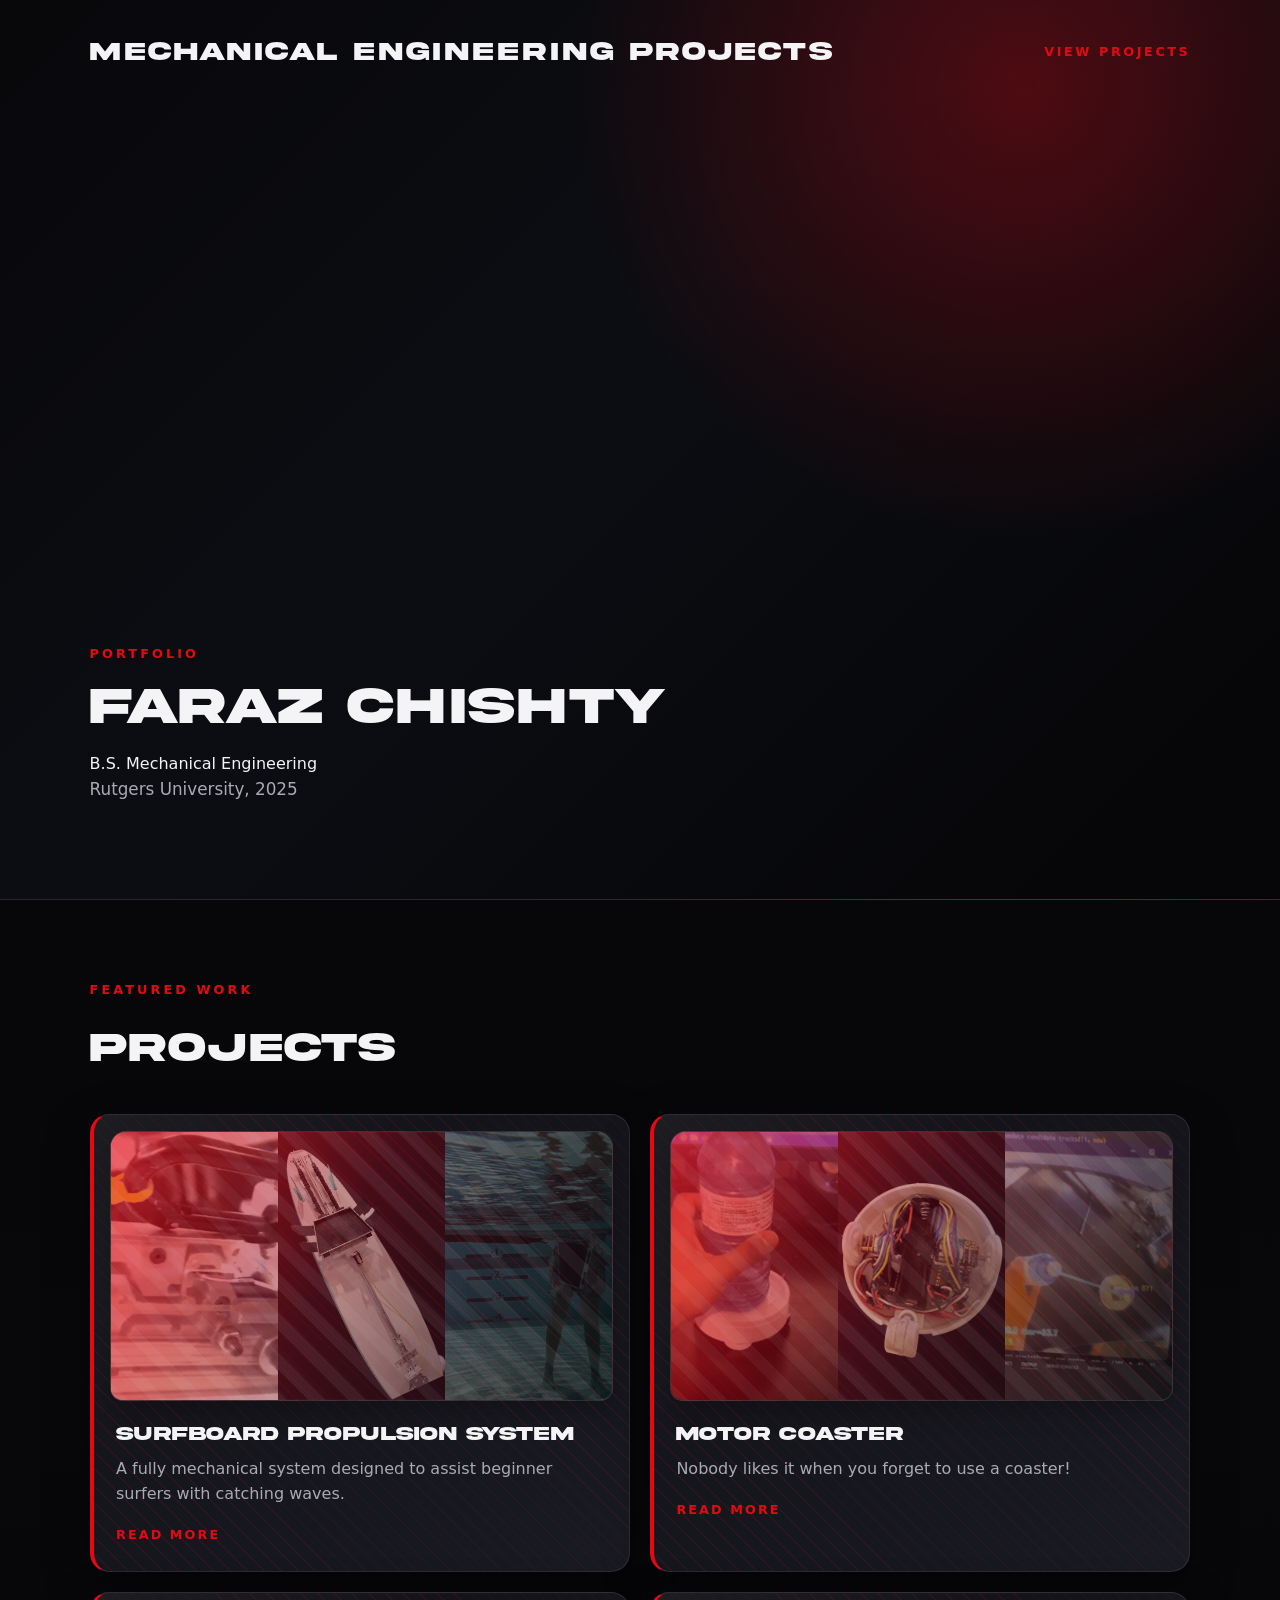
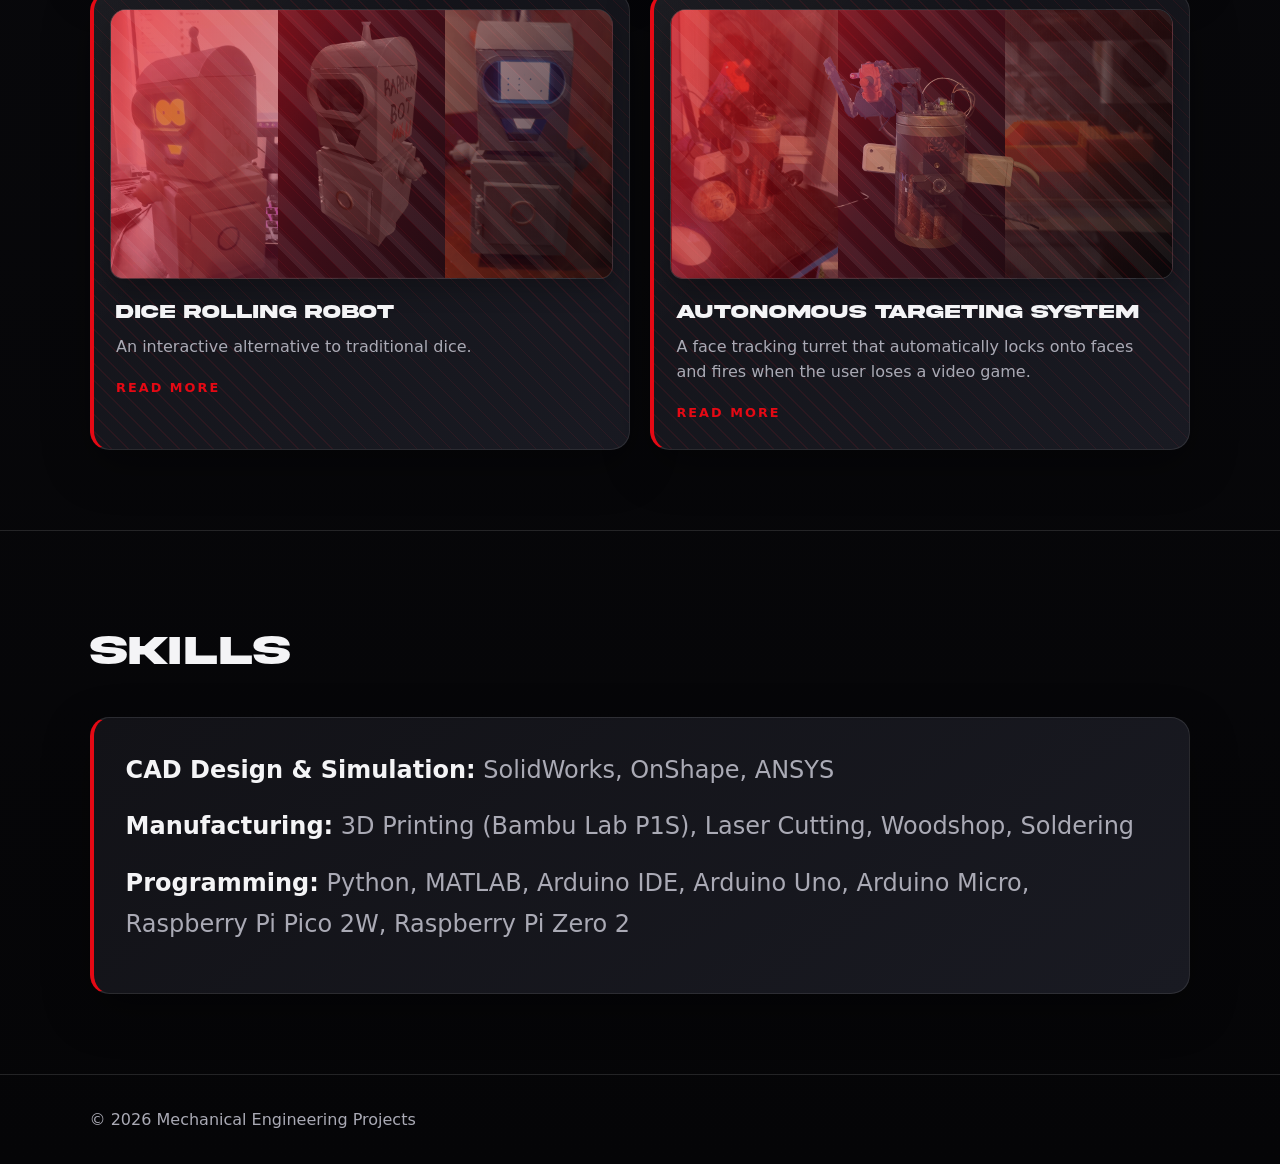
==== commit e4687c62: "WORK PLEASEEEEE" ====
--- a/index.html
+++ b/index.html
@@ -47,6 +47,10 @@
       Projects
      </h2>
     </div>
+
+
+<!-- SURFBOARD PROPULSION SYSTEM START -->
+
     <div class="project-grid">
      <article class="project-card">
       <div class="project-image">
@@ -72,6 +76,76 @@
        </a>
       </div>
      </article>
+
+<!-- SURFBOARD PROPULSION SYSTEM END -->
+
+
+<!--MOTOR COASTER START -->
+
+     <article class="project-card">
+      <div class="project-image project-image-four">
+       <div class="project-gallery">
+        <img alt="" class="gallery-left-still coaster-left-still" src="images/motor_coaster_motion_still.png"/>
+        <img alt="" class="gallery-left-anim coaster-left-anim" src="images/motor_coaster_motion.gif"/>
+        <img alt="" class="gallery-center coaster-center" src="images/coaster_bottom.png"/>
+        <img alt="" class="gallery-right-still coaster-right-still" src="images/motor_coaster_tracking_still.png"/>
+        <img alt="" class="gallery-right-anim coaster-right-anim" src="images/motor_coaster_tracking.gif"/>
+       </div>
+       <span>
+        
+       </span>
+      </div>
+      <div class="project-info">
+       <h3>
+        Motor Coaster
+       </h3>
+       <p>
+        Nobody likes it when you forget to use a coaster!
+       </p>
+       <a href="#project-4">
+        Read More
+       </a>
+      </div>
+     </article>
+
+<!-- MOTOR COASTER END -->
+
+
+<!-- DICE ROLLING ROBOT START -->
+
+
+     <article class="project-card">
+      <div class="project-image project-image-three">
+       <div class="project-gallery dice-gallery">
+        <img alt="" class="gallery-left-still dice-left-still" src="images/robot_motion_still.png"/>
+        <img alt="" class="gallery-left-anim dice-left-anim" src="images/robot_motion.gif"/>
+        <img alt="" class="gallery-center dice-center" src="images/dice_bot_nobg.png"/>
+        <img alt="" class="gallery-right-still dice-right-still" src="images/robot_diceroll_still.png"/>
+        <img alt="" class="gallery-right-anim dice-right-anim" src="images/robot_diceroll.gif"/>
+       </div>
+       <div>
+        <span>
+         
+        </span>
+       </div>
+      </div>
+      <div class="project-info">
+       <h3>
+        Dice Rolling Robot
+       </h3>
+       <p>
+        An interactive alternative to traditional dice.
+       </p>
+       <a href="#project-3">
+        Read More
+       </a>
+      </div>
+     </article>
+
+<!-- DICE ROLLING ROBOT END -->
+
+<!-- AUTONOMOUS TARGETING SYSTEM START -->
+
      <article class="project-card">
       <div class="project-image project-image-two">
        <div class="project-gallery">
@@ -96,61 +170,14 @@
         Read More
        </a>
       </div>
-     </article>
-     <article class="project-card">
-      <div class="project-image project-image-three">
-       <div class="project-gallery dice-gallery">
-        <img alt="" class="gallery-left-still dice-left-still" src="images/robot_motion_still.png"/>
-        <img alt="" class="gallery-left-anim dice-left-anim" src="images/robot_motion.gif"/>
-        <img alt="" class="gallery-center dice-center" src="images/dice_bot_nobg.png"/>
-        <img alt="" class="gallery-right-still dice-right-still" src="images/robot_diceroll_still.png"/>
-        <img alt="" class="gallery-right-anim dice-right-anim" src="images/robot_diceroll.gif"/>
-       </div>
-       <div>
-        <span>
-         
-        </span>
-       </div>
-      </div>
-      <div class="project-info">
-       <h3>
-        Dice Rolling Robot
-       </h3>
-       <p>
-        An interactive alternative to traditional dice.
-       </p>
-       <a href="#project-3">
-        Read More
-       </a>
-      </div>
-     </article>
-     <article class="project-card">
-      <div class="project-image project-image-four">
-       <div class="project-gallery">
-        <img alt="" class="gallery-left-still coaster-left-still" src="images/motor_coaster_motion_still.png"/>
-        <img alt="" class="gallery-left-anim coaster-left-anim" src="images/motor_coaster_motion.gif"/>
-        <img alt="" class="gallery-center coaster-center" src="images/coaster_bottom.png"/>
-        <img alt="" class="gallery-right-still coaster-right-still" src="images/motor_coaster_tracking_still.png"/>
-        <img alt="" class="gallery-right-anim coaster-right-anim" src="images/motor_coaster_tracking.gif"/>
-       </div>
-       <span>
-        
-       </span>
-      </div>
-      <div class="project-info">
-       <h3>
-        Motor Coaster
-       </h3>
-       <p>
-        Nobody likes it when you forget to use a coaster!
-       </p>
-       <a href="#project-4">
-        Read More
-       </a>
-      </div>
-     </article>
+      </article>
     </div>
    </section>
+
+<!-- AUTONOMOUS TARGETING SYSTEM END -->
+
+<!--SKILLS START-->
+
    <section class="skills-section" id="skills">
     <div class="section-heading">
         
--- a/style.css
+++ b/style.css
@@ -293,7 +293,7 @@
 }
 
 .dice-center {
-  transform: scale(1.2) translateY(-15px);
+  transform: scale(1.2) translateY(-13px);
 }
 
 .target-center {
@@ -492,6 +492,10 @@
     margin-bottom: 1rem;
 }
 
+
+/* BANNER STYLES */
+
+
 .project-banner {
     width: 100%;
     height: 460px;
@@ -506,9 +510,16 @@
 }
 
 .surfboard-banner {
-    background-image: url('./images/surfboard_banner.gif');
-}
-
+    background-image: url('./images/surfboard/surfboard_banner.gif');
+}
+
+.coaster-banner{
+  background-image: url('./images/coaster/coaster_banner.gif');
+}
+
+.targeting-banner{
+  background-image: url('./images/targeting/targeting_banner.gif');
+}
 
 /* Project Detail Layouts  Columns*/
 
@@ -527,7 +538,8 @@
     gap: 1rem;
 }
 
-.project-media img {
+.project-media img,
+.project-media video {
     width: 100%;
     margin-top: 0;
     border-radius: 1rem;
@@ -535,7 +547,7 @@
     object-fit: cover;
 }
 
-/* Individual image classes */
+/* Individual image classes : SURFBOARD-----------------------------------------------------------------*/
 
 .img-subsystems {
     grid-column: 1 / -1;
@@ -546,21 +558,166 @@
     height: 220px;
 }
 
+.img-winch {
+  height: 220px;
+}
+
+.img-CAD_Surfboard {
+  grid-column: 1 / -1;
+  transform: scale(0.8) translateY(-20px);
+  height: 370px;
+}
+
+.img-CAD_Paddle {
+height: 220px;
+transform: translateY(-50px) translateX(30px);
+}
+
+.img-Stress_Paddle {
+  height: 200px;
+  transform: scaleX(0.7) translateY(-40px);
+}
+
+.img-surfboard_test {
+  grid-column: 1 / -1;
+  height: 320px;
+  transform: translateY(-50px);
+}
+
+
+.project-surfboard-bottom {
+    display: grid;
+    grid-template-columns: repeat(3, 1fr);
+    gap: 1rem;
+}
+
+.video-demo,
+.video-testing,
 .img-testing {
+    width: 100%;
+    height: 350px;   /* Adjust until you're happy */
+    border-radius: 1rem;
+}
+
+
+.img-testing{
+  
+   object-fit: cover;
+}
+
+.media-item h3 {
+    font-family: var(--font-display);
+    font-size: 1rem;
+    text-transform: uppercase;
+    letter-spacing: 0.08em;
+    grid-column: 1 / -1;
+    text-align: center;
+    margin-bottom: 0.6rem;
+}
+
+.title-item h3 {
+    font-family: var(--font-display);
+    font-size: 1rem;
+    text-transform: uppercase;
+    letter-spacing: 0.08em;
+    text-align: center;
+    margin-bottom: 0.6rem;
+}
+
+/* Classes: COASTER ---------------------------------------------------------------------------*/
+
+.img-coaster_breadboard {
+    grid-column: 1 / -1;
+    height: 320px;
+}
+
+.img-coaster_caster_wheel {
     height: 220px;
+}
+
+.img-coaster_caster_wheel_breakdown {
+    height: 220px;
+}
+
+.img-coaster_aruco {
+    height: 220px;
+}
+
+/* Classes: TARGETING ---------------------------------------------------------------------------*/
+
+.img-targeting_died {
+    grid-column: 1 / -1;
+    grid-row: 1;
+    height: 320px;
+}
+
+.img-targeting_face {
+  height: 220px;
+  grid-column: 1;
+  grid-row: 2;
+}
+
+.img-targeting_tracking {
+  height: 460px;
+  grid-column: 2;
+  grid-row: 2 / span 2;
+}
+
+.img-targeting_code {
+  height: 220px;
+  grid-row: 3;
+  grid-column: 1;
+  object-fit: cover;
+  object-position: -100px 0 !important;
+}
+
+
+.img-targeting_gun {
+  height: 220px;
+  grid-column: 1;
+  object-position: 0px -50px;
+}
+
+.img-targeting_shoot {
+  height: 220px;
+}
+
+.img-targeting_pan {
+  height: 460px;
+  grid-column: 2;
+  grid-row: 4 / span 2;
+}
+
+.img-targeting_CADV2 {
+  height: 320px;
+  grid-column: 1 / -1;
+}
+
+.img-targeting_drawing {
+  height: 220px;
+}
+
+.img-targeting_servo_brackets {
+  height: 220px;
+}
+
+.img-targeting_servo {
+  height: 220px;
+}
+
+.img-targeting_box {
+  height: 220px;
+}
+
+.img-targeting_2 {
+  height: 290px;
+}
+
+.img-targeting_2motion {
+  height: 290px;
 }
 
 /* Add future images like:
 .img-cad { grid-column: 1 / -1; height: 250px; }
 .img-render { height: 200px; }
 */
-
-/* LAYOUTS REMOVED */
-
-
-
-
-
-.media-layout-a .media-small {
-    height: 220px;
-}
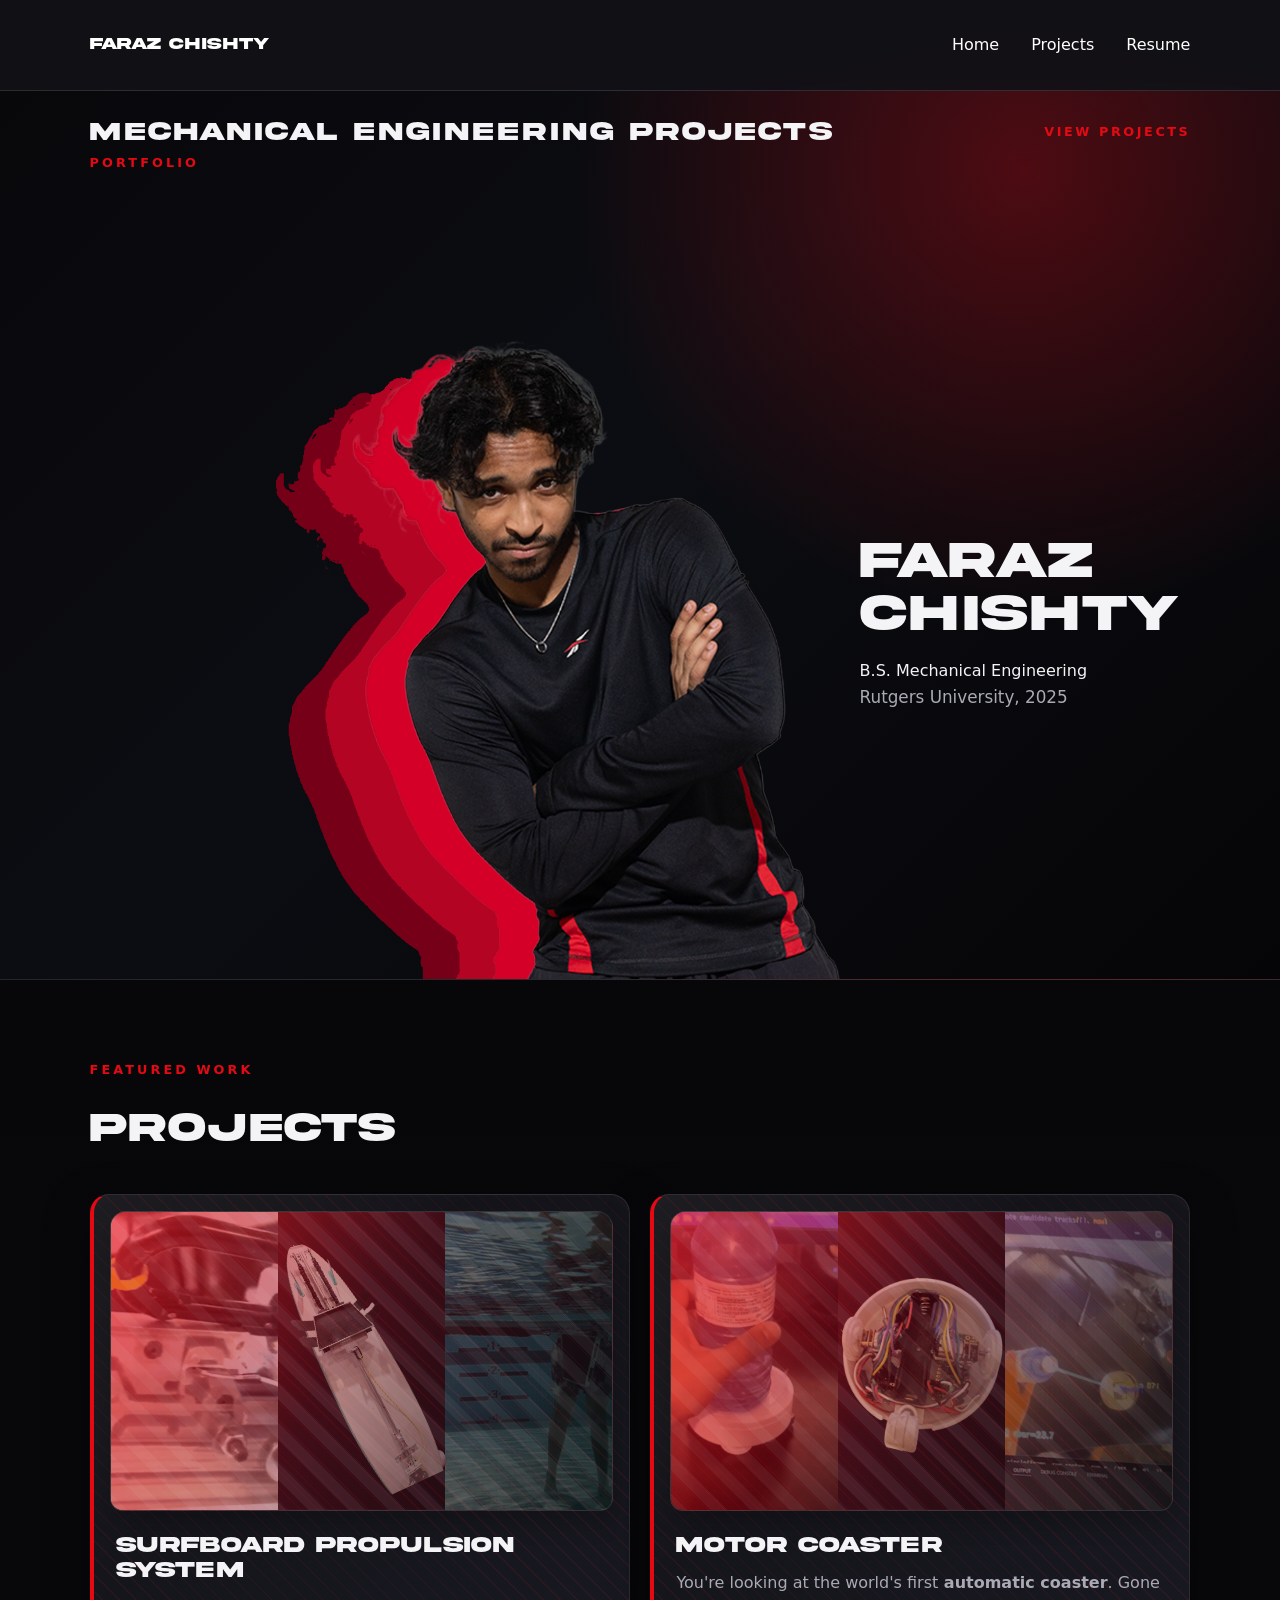
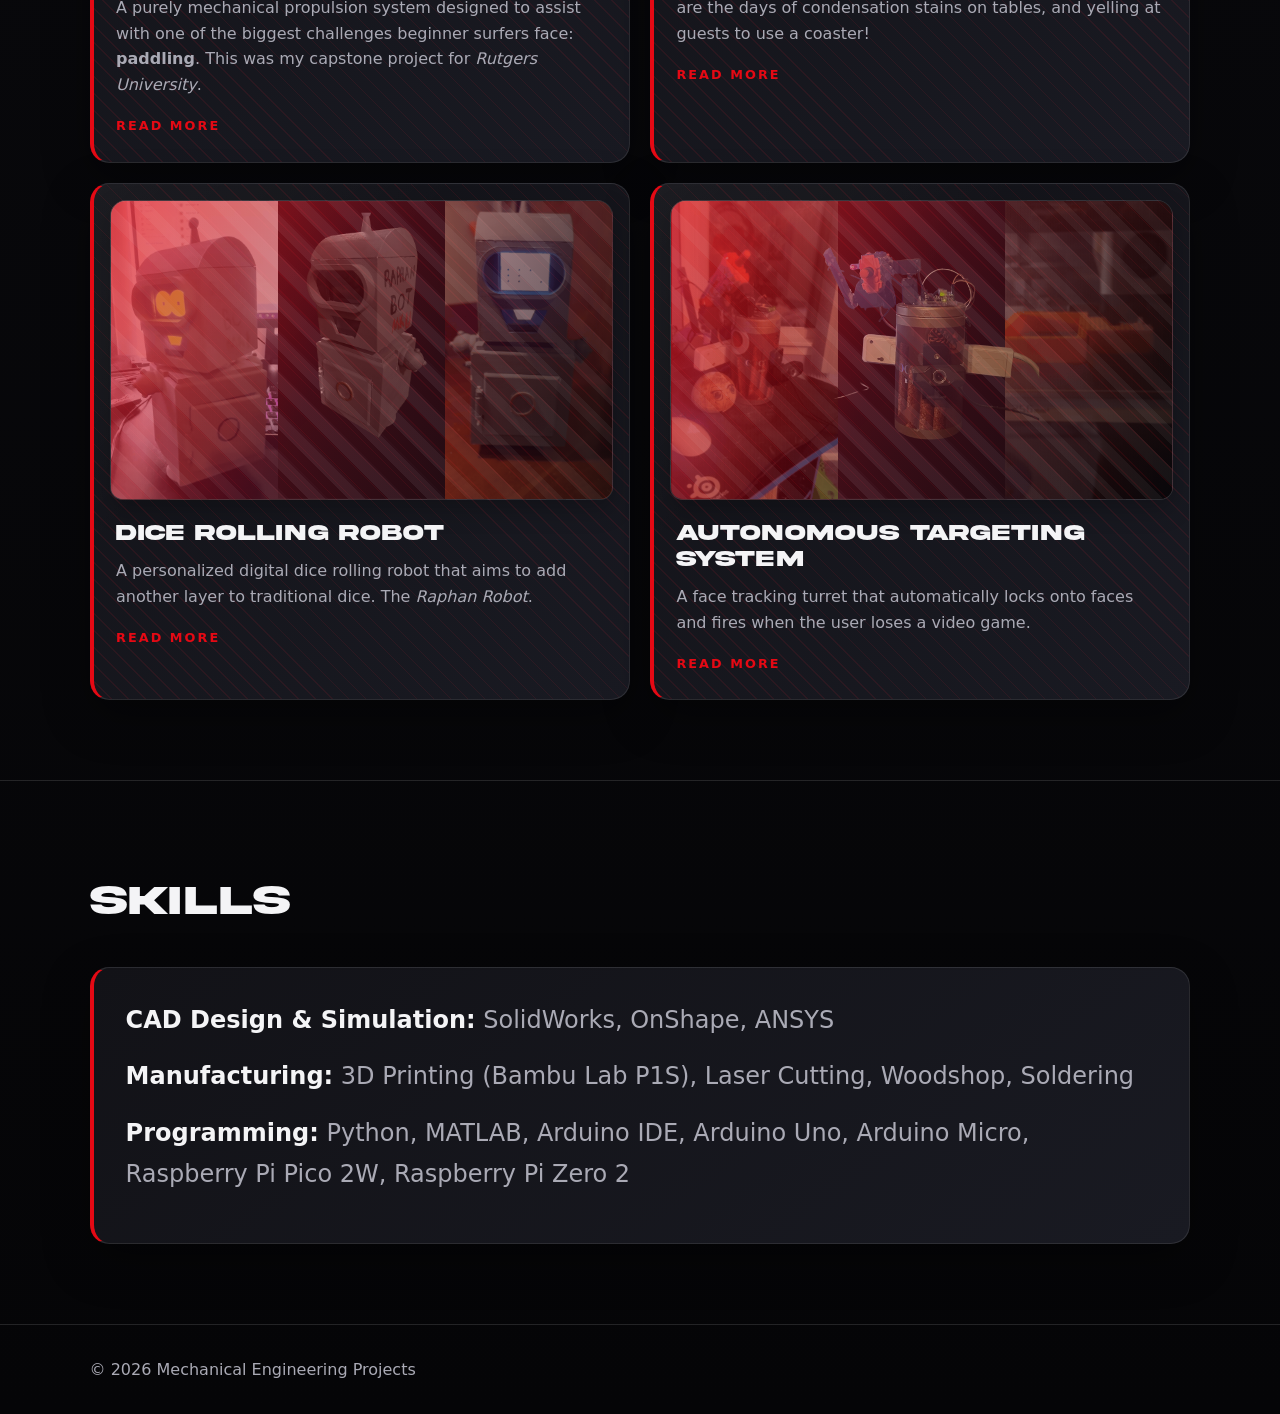
==== commit 90702884: "home_screen" ====
--- a/index.html
+++ b/index.html
@@ -6,7 +6,6 @@
   <title>
    Faraz Chishty | Engineering &amp; Robotics Portfolio
   </title>
-  <!-- Space Grotesk -->
   <link href="https://fonts.googleapis.com" rel="preconnect"/>
   <link crossorigin="" href="https://fonts.gstatic.com" rel="preconnect"/>
   <link href="https://fonts.googleapis.com/css2?family=Space+Grotesk:wght@400;500;700&amp;display=swap" rel="stylesheet"/>
@@ -14,6 +13,15 @@
   </link>
  </head>
  <body>
+    <nav class="top-nav" id="top-nav">
+  <a class="nav-logo" href="index.html">Faraz Chishty</a>
+
+  <div class="nav-links">
+    <a href="index.html">Home</a>
+    <a href="projects.html">Projects</a>
+    <a href="images/resume.pdf" target="_blank">Resume</a>
+  </div>
+</nav>
   <header class="hero">
    <nav class="nav">
     <h1>
@@ -23,18 +31,22 @@
      View Projects
     </a>
    </nav>
+    <p class="eyebrow">
+    Portfolio
+    </p>
+
    <div class="hero-content">
-    <p class="eyebrow">
-     Portfolio
-    </p>
-    <h2>
-     Faraz Chishty
-    </h2>
-    <p>
-     B.S. Mechanical Engineering
-     <p>
-     Rutgers University, 2025
-    </p>
+        <div class = "hero-img">
+            <img alt="Faraz Chishty" src="images/Faraz-portfolio.png"/>
+        </div>
+
+        <div class = "hero-text">
+            <h2>Faraz Chishty</h2>
+                <p> B.S. Mechanical Engineering </p>
+                    <p> Rutgers University, 2025 </p>
+        </div>
+
+
    </div>
   </header>
   <main>
@@ -69,7 +81,7 @@
         Surfboard Propulsion System
        </h3>
        <p>
-        A fully mechanical system designed to assist beginner surfers with catching waves.
+        A purely mechanical propulsion system designed to assist with one of the biggest challenges beginner surfers face: <strong>paddling</strong>. This was my capstone project for <em>Rutgers University</em>.
        </p>
        <a href="projects.html#surfboard">
         Read More
@@ -100,9 +112,9 @@
         Motor Coaster
        </h3>
        <p>
-        Nobody likes it when you forget to use a coaster!
-       </p>
-       <a href="#project-4">
+        You're looking at the world's first<strong> automatic coaster</strong>. Gone are the days of condensation stains on tables, and yelling at guests to use a coaster!
+       </p>
+       <a href="projects.html#coaster">
         Read More
        </a>
       </div>
@@ -134,9 +146,9 @@
         Dice Rolling Robot
        </h3>
        <p>
-        An interactive alternative to traditional dice.
-       </p>
-       <a href="#project-3">
+        A personalized digital dice rolling robot that aims to add another layer to traditional dice. The <em>Raphan Robot</em>.
+       </p>
+       <a href="projects.html#dice">
         Read More
        </a>
       </div>
@@ -174,9 +186,9 @@
     </div>
    </section>
 
-<!-- AUTONOMOUS TARGETING SYSTEM END -->
-
-<!--SKILLS START-->
+<!-- AUTONOMOUS TARGETING SYSTEM END ------------------------------------------------->
+
+<!--SKILLS START----------------------------------------------------------------------->
 
    <section class="skills-section" id="skills">
     <div class="section-heading">
@@ -207,4 +219,4 @@
   <script src="script.js">
   </script>
  </body>
-</html>
+</html>
--- a/style.css
+++ b/style.css
@@ -43,18 +43,67 @@
     linear-gradient(180deg, #050507 0%, #08080b 50%, #050507 100%);
   color: var(--text);
   line-height: 1.6;
+  padding-top: 5rem;
 }
 
 a {
   color: inherit;
   text-decoration: none;
 }
+/* Header */
+
+.top-nav {
+  position: fixed;
+  top: 0;
+  left: 0;
+  z-index: 1000;
+
+  width: 100%;
+  padding: 2rem 7vw;
+
+  display: flex;
+  align-items: center;
+  justify-content: space-between;
+
+  background: rgba(18, 18, 23, 0.92);
+  backdrop-filter: blur(10px);
+  border-bottom: 1px solid rgba(255, 255, 255, 0.12);
+
+  transition: transform 0.3s ease;
+}
+
+.top-nav.nav-hidden {
+  transform: translateY(-100%);
+}
+
+.nav-logo,
+.nav-links a {
+  color: white;
+  text-decoration: none;
+}
+
+.nav-logo {
+  font-family: var(--font-display);
+  font-weight: bold;
+  text-transform: uppercase;
+}
+
+.nav-links {
+  display: flex;
+  gap: 2rem;
+}
+
+.nav-links a:hover {
+  color: var(--red);
+}
+
+
 
 /* HERO */
 
 .hero {
   min-height: 100vh;
-  padding: 2rem 7vw 4rem;
+  padding: 2rem 7vw 0rem;
   display: flex;
   flex-direction: column;
   justify-content: space-between;
@@ -76,6 +125,7 @@
   font-size: clamp(1.15rem, 2vw, 1.6rem);
   letter-spacing: 0.08em;
   text-transform: uppercase;
+
 }
 
 .nav a {
@@ -87,8 +137,33 @@
 }
 
 .hero-content {
-  max-width: 720px;
-  margin: auto 0 2rem;
+  --hero-image-width: 750px;
+
+  display: grid;
+  grid-template-columns: var(--hero-image-width) 1fr;
+  align-items: center;
+  width: 100%;
+  margin: auto auto 2rem;
+}
+
+.hero-img {
+  display: flex;
+  justify-content: center;
+  min-width: 0;
+  transform: translate(150px, 32px);
+}
+
+.hero-img img {
+  display: block;
+  width: var(--hero-image-width);
+  max-width: none;
+  height: auto;
+  object-fit: contain;
+}
+
+.hero-text {
+  min-width: 0;
+  transform: translateX(20px);
 }
 
 .eyebrow {
@@ -111,7 +186,7 @@
 .hero-content p:last-child {
   color: var(--muted);
   font-size: 1.05rem;
-  max-width: 640px;
+
 }
 
 /* PROJECTS */
@@ -135,15 +210,15 @@
   display: grid;
   grid-template-columns: repeat(2, minmax(0, 1fr));
   gap: 1.25rem;
-  max-width: 1200px;
+  max-width: 1300px;
   margin: 0 auto;
 }
 
 .project-card {
+  min-height: 500px;
   position: relative;
   display: flex;
   flex-direction: column;
-  min-height: auto;
   background: linear-gradient(145deg, #121217 0%, #191a22 100%);
   border: 1px solid rgba(255,255,255,0.1);
   border-left: 4px solid var(--red);
@@ -180,7 +255,7 @@
 
 .project-image {
   position: relative;
-  height: 270px;
+  height: 300px;
   margin: 1rem 1rem 0;
   overflow: hidden;
   isolation: isolate;
@@ -264,9 +339,6 @@
    now applied to every project card that uses the gallery-left/right classes.
 */
 
-.project-card .project-gallery {
-  grid-template-columns: repeat(3, 1fr);
-}
 
 .project-card .gallery-left-still,
 .project-card .gallery-right-still,
@@ -339,7 +411,7 @@
 
 .project-info h3 {
   font-family: var(--font-display);
-  font-size: 1.2rem;
+  font-size: 1.4rem;
   line-height: 1.15;
   margin-bottom: 0.7rem;
   text-transform: uppercase;
@@ -434,32 +506,7 @@
   border-top: 1px solid var(--line);
 }
 
-/* RESPONSIVE */
-
-@media (max-width: 800px) {
-  .hero {
-    padding: 1.4rem 5vw 3rem;
-  }
-
-  .nav {
-    flex-direction: column;
-    align-items: flex-start;
-  }
-
-  .hero-content {
-    margin-top: 2rem;
-  }
-
-  .projects-section,
-  .details-section {
-    padding-left: 5vw;
-    padding-right: 5vw;
-  }
-
-  .project-grid {
-    grid-template-columns: 1fr;
-  }
-}
+
 
 
 /* PROJECT DETAILS PAGE */
@@ -481,15 +528,16 @@
 
 .project-details-page .project-detail h2 {
     font-family: var(--font-display);
+    text-align:center;
+    font-size: 1.9rem;
+    font-style:italic;
     text-transform: uppercase;
     margin-bottom: 1rem;
 }
 
 .project-details-page .project-detail p {
     
-    font-size: 1.3rem;
     line-height: 1.8;
-    margin-bottom: 1rem;
 }
 
 
@@ -509,12 +557,30 @@
     border: 1px solid rgba(255,255,255,.12);
 }
 
+.project-banner .surfboard-banner {
+  height: 500px;
+  
+}
+
 .surfboard-banner {
-    background-image: url('./images/surfboard/surfboard_banner.gif');
-}
-
-.coaster-banner{
-  background-image: url('./images/coaster/coaster_banner.gif');
+    width: 100%;
+    height: 480px;
+    object-fit: cover;
+    display: block;
+}
+
+.coaster-banner {
+    width: 100%;
+    height: 460px;
+    object-fit: cover;
+    display: block;
+}
+
+.img-dice_banner {
+    width: 100%;
+    height: 460px;
+    object-fit: cover;
+    display: block;
 }
 
 .targeting-banner{
@@ -526,16 +592,15 @@
 .project-content {
     display: grid;
     grid-template-columns: 1fr 1fr;
-    gap: 2rem;
+    gap: 1rem;
     align-items: start;
 }
 
-/* Project media */
 
 .project-media {
     display: grid;
     grid-template-columns: repeat(2, 1fr);
-    gap: 1rem;
+    gap: 0.5rem;
 }
 
 .project-media img,
@@ -547,6 +612,104 @@
     object-fit: cover;
 }
 
+
+
+/* Project TEXT */
+
+
+
+.surfboard-project-body p {
+  font-family: var(--font-body);
+  font-size: 1.2rem;
+  margin-bottom: 2rem;
+  margin-top: 0;
+  text-indent: 2rem;
+}
+
+.subheading {
+  font-family: var(--font-display);
+  text-transform: uppercase;
+  margin-bottom: 0rem;
+  font-size: 1.4rem;
+  color:var(--red);
+  font-style: italic;
+  text-align:center;
+  margin-bottom: 0.7rem;
+}
+
+.surfboard-project-bullets {
+  font-family: var(--font-body);
+  font-size: 1.2rem;
+  line-height: 1.8;
+  list-style-position: outside;
+  padding-left: 1.5rem;
+  margin-left: 0;
+  margin-bottom: 1rem;
+  margin-top: -1rem;
+}
+
+.surfboard-project-bullets ol li::marker {
+  font-weight: bold;
+}
+
+.surfboard-project-bullets li{
+  margin-bottom: 0.7rem;
+}
+
+.report-download {
+  display: inline-block;
+  padding: 0.75rem 1.25rem;
+  margin-top: 1rem;
+  color: white;
+  background-color: var(--red);
+  border-radius: 0.5rem;
+  text-decoration: none;
+  font-weight: bold;
+}
+
+.report-download:hover {
+  background-color: white;
+  color: var(--red);
+}
+
+
+.coaster-body {
+  font-family: var(--font-body);
+  font-size: 1.2rem;
+  margin-bottom: 1rem;
+  margin-top: 1rem;
+  text-indent: 2rem;
+}
+
+.dice-body {
+  font-family: var(--font-body);
+  font-size: 1.2rem;
+  margin-bottom: 1rem;
+  margin-top: 1rem;
+  text-indent: 2rem;
+}
+
+.parts-list {
+  list-style-type: disc;
+  padding-left: 1.5rem;
+  font-size: 1.2rem;
+}
+
+.parts-list > li {
+  margin-bottom: 1rem;
+}
+
+.description-list {
+  list-style-type: circle;
+  padding-left: 1.5rem;
+  margin-top: 0.5rem;
+}
+
+.description-list li {
+  padding-left: 0.25rem;
+  margin-bottom: 0.35rem;
+}
+
 /* Individual image classes : SURFBOARD-----------------------------------------------------------------*/
 
 .img-subsystems {
@@ -554,6 +717,24 @@
     height: 320px;
 }
 
+.img-surfboard_flow_chart {
+  grid-column: 1 / -1;
+  height: 340px;
+}
+
+.img-CAD_Surfboard {
+  grid-column: 1 / -1;
+  height: 350px;
+}
+
+.img-CAD_Paddle {
+height: 210px;
+}
+
+.img-surfboard_trigger_CAD {
+  height: 210px;
+}
+
 .img-trigger {
     height: 220px;
 }
@@ -562,28 +743,24 @@
   height: 220px;
 }
 
-.img-CAD_Surfboard {
-  grid-column: 1 / -1;
-  transform: scale(0.8) translateY(-20px);
-  height: 370px;
-}
-
-.img-CAD_Paddle {
-height: 220px;
-transform: translateY(-50px) translateX(30px);
-}
-
 .img-Stress_Paddle {
-  height: 200px;
-  transform: scaleX(0.7) translateY(-40px);
-}
-
-.img-surfboard_test {
-  grid-column: 1 / -1;
-  height: 320px;
-  transform: translateY(-50px);
-}
-
+  height: 210px;
+}
+
+.img-surfboard_trigger_stress {
+  height: 210px;
+}
+
+.img-surfboard_motion_graphs {
+  grid-column: 1 / -1;
+  height: 220px;
+}
+
+.img-surfboard_paddle_graphs {
+  grid-column: 1 / -1;
+  height: 210px;
+  margin-bottom: 3rem;
+}
 
 .project-surfboard-bottom {
     display: grid;
@@ -595,7 +772,7 @@
 .video-testing,
 .img-testing {
     width: 100%;
-    height: 350px;   /* Adjust until you're happy */
+    height: 350px;  
     border-radius: 1rem;
 }
 
@@ -624,26 +801,238 @@
     margin-bottom: 0.6rem;
 }
 
-/* Classes: COASTER ---------------------------------------------------------------------------*/
-
-.img-coaster_breadboard {
-    grid-column: 1 / -1;
-    height: 320px;
-}
-
-.img-coaster_caster_wheel {
-    height: 220px;
-}
-
-.img-coaster_caster_wheel_breakdown {
-    height: 220px;
-}
-
-.img-coaster_aruco {
-    height: 220px;
-}
-
-/* Classes: TARGETING ---------------------------------------------------------------------------*/
+/* img Classes: COASTER ---------------------------------------------------------------------------*/
+
+.project-media .img-coaster_concept {
+  width: 60%;
+  justify-self: center;
+  grid-column: 1/-1;
+  height: 310px;
+}
+
+.img-coaster_caster_wheel,
+.img-coaster_caster_wheel_breakdown,
+.img-coaster_caster_ball,
+.img-coaster_concept_ball_caster {
+  height: 230px;
+}
+
+.project-media .img-coaster_housing_real {
+  height: 230px;
+  grid-column: 1 / -1;
+  justify-self: center;
+  width: 50%;
+}
+
+.project-media .img-coaster_drawing {
+  grid-column: 1 / -1;
+  width: 90%;
+  justify-self: center;
+  height: 350px;
+}
+
+
+.img-coaster_real {
+  height: 280px;
+  grid-column: 1;
+  object-fit: cover;
+  object-position: 0 -50px;
+}
+
+.space {
+  margin-top: 2rem;
+}
+
+
+
+.img-coaster_camera{
+  height: 280px;
+}
+
+.project-media .img-coaster_camera_concept {
+  grid-column: 1 / -1;
+  height: 270px;
+  width: 70%;
+  justify-self: center;
+}
+
+.project-media .img-coaster_aruco {
+  height: 250px;
+  width: 85%;
+  justify-self: center;
+  transform: translateX(20px);
+}
+
+.project-media .img-coaster_new_concept {
+  margin-top: 3rem;
+  height: 350px;
+  grid-column: 1 / -1;
+}
+
+.img-coaster_algorithm {
+  height: 250px;
+}
+
+.img-coaster_overshoot {
+  grid-column: 1 / -1;
+  height: 280px;
+}
+
+.descriptor {
+  font-family: var(--font-display);
+  font-size: 1.3rem;
+  text-transform: uppercase;
+  letter-spacing: 0.05em;
+  grid-column: 1 / -1;
+  text-align: center;
+  margin-bottom: -0.5 rem;
+  margin-top: 1rem;
+
+}
+
+.img-coaster_test {
+  grid-column: 1 / -1;
+  height: 280px;
+}
+
+.muted-video {
+  position: relative;
+}
+
+.project-banner-video {
+  width: 100%;
+  height: 460px;
+  margin-bottom: 2rem;
+}
+
+.project-banner-video .project-banner {
+  margin-bottom: 0;
+}
+
+.full-width-video {
+  grid-column: 1 / -1;
+}
+
+/* img Classes: DICE ---------------------------------------------------------------------------*/
+
+
+
+
+.img-dice_bender,
+.img-dice_concept{
+  height: 300px;
+}
+
+.project-media .img-dice_helm_CAD {
+  height: 250px;
+  grid-column: 1 / -1;
+  width: 70%;
+  justify-self: center;
+  margin-top: 5rem;
+}
+.project-media .img-dice_servo_CAD {
+  height: 250px;
+  grid-column: 1 / -1;
+  width:70%;
+  justify-self: center;
+}
+
+.project-media .img-dice_housing_CAD {
+  grid-column: 1 / -1;
+  height: 250px;
+  width: 70%;
+  justify-self: center;
+  margin-bottom: 5rem;
+}
+
+.project-media .img-dice_final_CAD {
+  grid-column: 1 / -1;
+  height: 300px;
+  width: 60%;
+  justify-self: center;
+}
+
+
+.img-dice_housing_real,
+.img-dice_servo,
+.img-dice_heart,
+.img-dice_head,
+.img-dice_testing_rotate,
+.img-dice_rolling {
+  height: 250px;
+}
+
+.full-width-video .img-dice_bot_final {
+  height: 420px;
+  grid-column: 1 / -1;
+  justify-self: center;
+  width: 70%;
+}
+
+
+
+/* img Classes: TARGETING ---------------------------------------------------------------------------*/
+
+.targeting-tracking-video {
+  grid-column: 2;
+  grid-row: 2 / span 2;
+}
+
+.targeting-pan-video {
+  grid-column: 2;
+  grid-row: 4 / span 2;
+}
+
+.muted-video video {
+  display: block;
+  width: 100%;
+}
+
+.play-button {
+  position: absolute;
+  top: 50%;
+  left: 50%;
+  transform: translate(-50%, -50%);
+  z-index: 2;
+
+  width: 75px;
+  height: 75px;
+  padding: 0;
+
+  background: rgba(229, 9, 20, 0.78);
+  border: 2px solid rgba(255, 255, 255, 0.8);
+  border-radius: 50%;
+  cursor: pointer;
+
+  transition: opacity 0.25s ease, transform 0.25s ease;
+}
+
+/* White triangle */
+.play-button::before {
+  content: "";
+  position: absolute;
+  top: 50%;
+  left: 54%;
+  transform: translate(-50%, -50%);
+
+  width: 0;
+  height: 0;
+
+  border-top: 13px solid transparent;
+  border-bottom: 13px solid transparent;
+  border-left: 21px solid white;
+}
+
+.play-button:hover {
+  background: rgba(229, 9, 20, 0.95);
+  transform: translate(-50%, -50%) scale(1.08);
+}
+
+.play-button.is-hidden {
+  opacity: 0;
+  pointer-events: none;
+}
+
 
 .img-targeting_died {
     grid-column: 1 / -1;
@@ -720,4 +1109,4 @@
 /* Add future images like:
 .img-cad { grid-column: 1 / -1; height: 250px; }
 .img-render { height: 200px; }
-*/
+*/
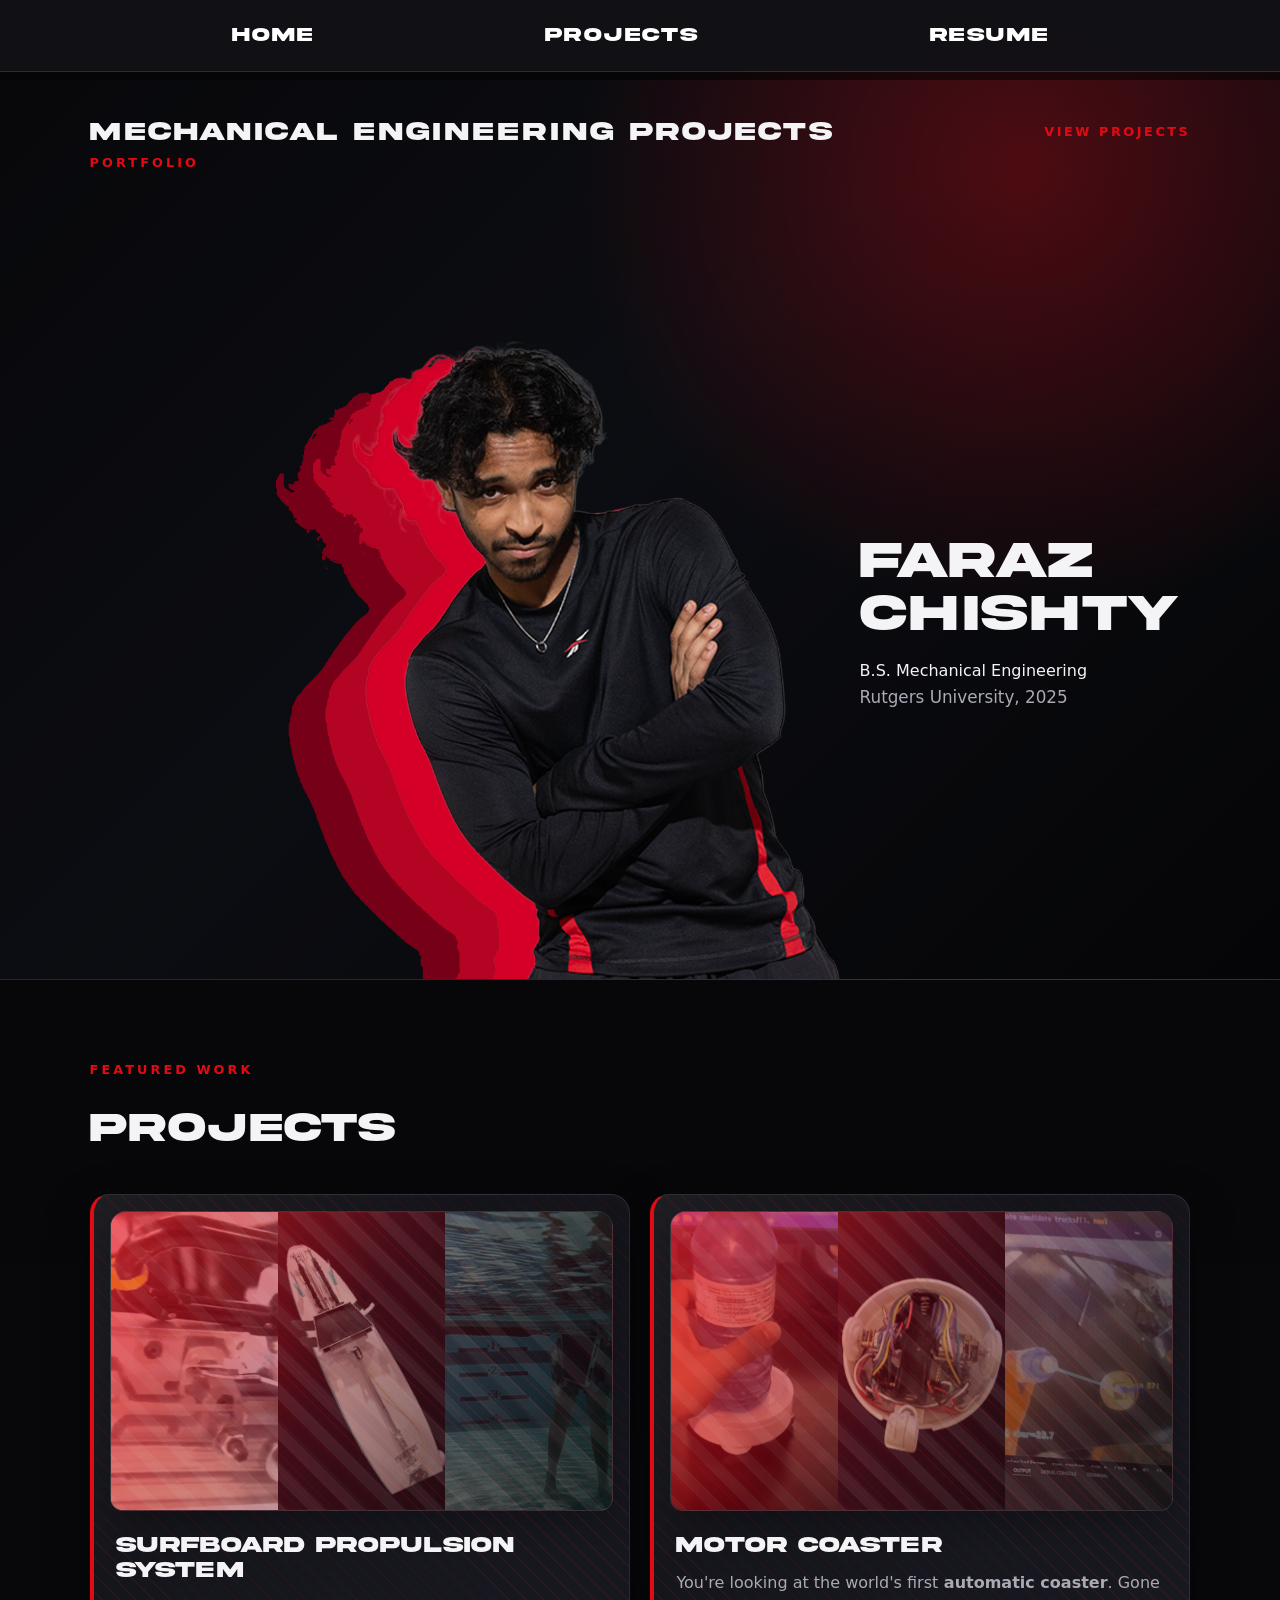
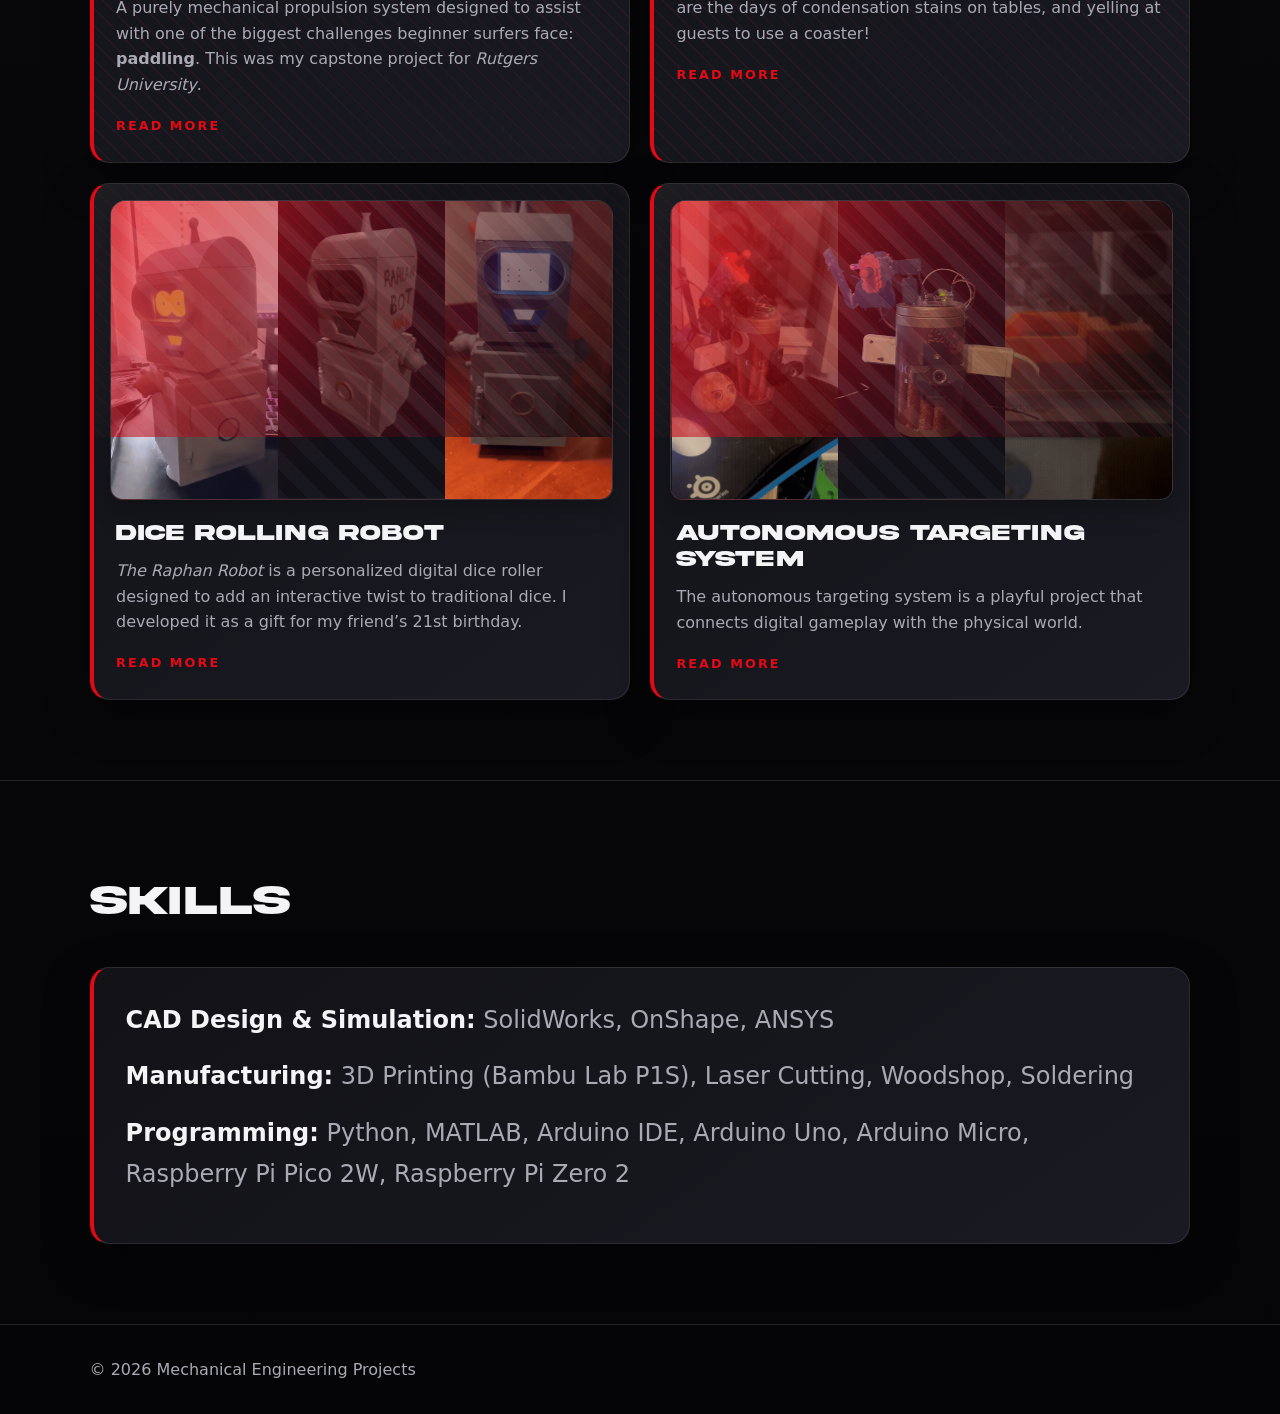
==== commit cff27183: "Almost_Done" ====
--- a/index.html
+++ b/index.html
@@ -14,12 +14,11 @@
  </head>
  <body>
     <nav class="top-nav" id="top-nav">
-  <a class="nav-logo" href="index.html">Faraz Chishty</a>
 
   <div class="nav-links">
     <a href="index.html">Home</a>
     <a href="projects.html">Projects</a>
-    <a href="images/resume.pdf" target="_blank">Resume</a>
+    <a href="images/Faraz Chishty Resume.pdf" target="_blank">Resume</a>
   </div>
 </nav>
   <header class="hero">
@@ -68,10 +67,11 @@
       <div class="project-image">
        <div class="project-gallery">
         <img alt="" class="gallery-left-still surf-left-still" src="images/surfboard_preview_still.png"/>
-        <img alt="" class="gallery-left-anim surf-left-anim" src="images/surfboard_preview.gif"/>
+        <video class="gallery-left-anim surf-left-anim" src="images/surfboard/surfboard_banner.webm" autoplay muted loop playsinline></video>
         <img alt="" class="gallery-center surf-center" src="images/surfboard_nobg.png"/>
         <img alt="" class="gallery-right-still surf-right-still" src="images/surfboard_motion_still.png"/>
-        <img alt="" class="gallery-right-anim surf-right-anim" src="images/surfboard_motion.gif"/>
+        <video class="gallery-right-anim surf-right-anim" src="images/surfboard_motion.webm" autoplay muted loop playsinline></video>
+
        </div>
        <span>
        </span>
@@ -98,10 +98,10 @@
       <div class="project-image project-image-four">
        <div class="project-gallery">
         <img alt="" class="gallery-left-still coaster-left-still" src="images/motor_coaster_motion_still.png"/>
-        <img alt="" class="gallery-left-anim coaster-left-anim" src="images/motor_coaster_motion.gif"/>
+        <video class="gallery-left-anim coaster-left-anim" src="images/motor_coaster_motion.webm" autoplay muted loop playsinline></video>
         <img alt="" class="gallery-center coaster-center" src="images/coaster_bottom.png"/>
         <img alt="" class="gallery-right-still coaster-right-still" src="images/motor_coaster_tracking_still.png"/>
-        <img alt="" class="gallery-right-anim coaster-right-anim" src="images/motor_coaster_tracking.gif"/>
+        <video class="gallery-right-anim coaster-right-anim" src="images/motor_coaster_tracking.webm" autoplay muted loop playsinline></video>
        </div>
        <span>
         
@@ -130,10 +130,10 @@
       <div class="project-image project-image-three">
        <div class="project-gallery dice-gallery">
         <img alt="" class="gallery-left-still dice-left-still" src="images/robot_motion_still.png"/>
-        <img alt="" class="gallery-left-anim dice-left-anim" src="images/robot_motion.gif"/>
+        <video class="gallery-left-anim dice-left-anim" src="images/robot_motion.webm" autoplay muted loop playsinline></video>
         <img alt="" class="gallery-center dice-center" src="images/dice_bot_nobg.png"/>
         <img alt="" class="gallery-right-still dice-right-still" src="images/robot_diceroll_still.png"/>
-        <img alt="" class="gallery-right-anim dice-right-anim" src="images/robot_diceroll.gif"/>
+        <video class="gallery-right-anim dice-right-anim" src="images/robot_diceroll.webm" autoplay muted loop playsinline></video>
        </div>
        <div>
         <span>
@@ -146,7 +146,7 @@
         Dice Rolling Robot
        </h3>
        <p>
-        A personalized digital dice rolling robot that aims to add another layer to traditional dice. The <em>Raphan Robot</em>.
+        <em>The Raphan Robot</em> is a personalized digital dice roller designed to add an interactive twist to traditional dice. I developed it as a gift for my friend’s 21st birthday.
        </p>
        <a href="projects.html#dice">
         Read More
@@ -162,10 +162,10 @@
       <div class="project-image project-image-two">
        <div class="project-gallery">
         <img alt="" class="gallery-left-still target-left-still" src="images/targeting_motion_still.png"/>
-        <img alt="" class="gallery-left-anim target-left-anim" src="images/tartgeting_motion.gif"/>
+        <video class="gallery-left-anim target-left-anim" src="images/tartgeting_motion.webm" autoplay muted loop playsinline></video>
         <img alt="" class="gallery-center target-center" src="images/targeting_center.png"/>
         <img alt="" class="gallery-right-still target-right-still" src="images/targeting_print_still.png"/>
-        <img alt="" class="gallery-right-anim target-right-anim" src="images/targeting_print.gif"/>
+        <video class="gallery-right-anim target-right-anim" src="images/targeting_print.webm" autoplay muted loop playsinline></video>
        </div>
        <span>
         
@@ -176,9 +176,9 @@
         Autonomous Targeting System
        </h3>
        <p>
-        A face tracking turret that automatically locks onto faces and fires when the user loses a video game.
-       </p>
-       <a href="#project-2">
+        The autonomous targeting system is a playful project that connects digital gameplay with the physical world. 
+       </p>
+       <a href="projects.html#targeting">
         Read More
        </a>
       </div>
@@ -219,4 +219,4 @@
   <script src="script.js">
   </script>
  </body>
-</html>+</html>
--- a/style.css
+++ b/style.css
@@ -277,11 +277,18 @@
   z-index: 1;
 }
 
-.project-gallery img {
+.project-gallery img,
+.project-gallery video {
   width: 100%;
   height: 100%;
   object-fit: cover;
   display: block;
+}
+
+.project-gallery video {
+  border: 0;
+  margin: 0;
+  padding: 0;
 }
 
 /* Red/dark overlay over the images */
@@ -331,9 +338,9 @@
   color: #fff;
 }
 
-/* Shared project card GIF hover behavior
+/* Shared project card animated-preview hover behavior
    - Side still images show by default.
-   - Side animated GIFs fade in on card hover.
+   - Side animated videos fade in on card hover.
    - The red gradient and diagonal stripe overlay fade out on card hover.
    This is the same behavior originally used on the dice roller card,
    now applied to every project card that uses the gallery-left/right classes.
@@ -710,6 +717,15 @@
   margin-bottom: 0.35rem;
 }
 
+.targeting-body {
+  font-family: var(--font-body);
+  font-size: 1.2rem;
+  margin-bottom: 1rem;
+  margin-top: 1rem;
+  text-indent: 2rem;
+}
+
+
 /* Individual image classes : SURFBOARD-----------------------------------------------------------------*/
 
 .img-subsystems {
@@ -928,7 +944,7 @@
   grid-column: 1 / -1;
   width: 70%;
   justify-self: center;
-  margin-top: 5rem;
+  margin-top: 2.5rem;
 }
 .project-media .img-dice_servo_CAD {
   height: 250px;
@@ -942,7 +958,7 @@
   height: 250px;
   width: 70%;
   justify-self: center;
-  margin-bottom: 5rem;
+  margin-bottom: 2.5rem;
 }
 
 .project-media .img-dice_final_CAD {
@@ -959,7 +975,7 @@
 .img-dice_head,
 .img-dice_testing_rotate,
 .img-dice_rolling {
-  height: 250px;
+  height: 220px;
 }
 
 .full-width-video .img-dice_bot_final {
@@ -1033,17 +1049,20 @@
   pointer-events: none;
 }
 
+.project-media .img-targeting_overview {
+  height: 320px;
+  grid-column: 1 / -1;
+  justify-self: center;
+  width: 55%;
+}
 
 .img-targeting_died {
-    grid-column: 1 / -1;
-    grid-row: 1;
-    height: 320px;
+    height: 220px;
 }
 
 .img-targeting_face {
   height: 220px;
   grid-column: 1;
-  grid-row: 2;
 }
 
 .img-targeting_tracking {
@@ -1077,9 +1096,11 @@
   grid-row: 4 / span 2;
 }
 
-.img-targeting_CADV2 {
-  height: 320px;
-  grid-column: 1 / -1;
+.project-media .img-targeting_CADV2 {
+  height: 220px;
+  grid-column: 1 / -1;
+  width: 70%;
+  justify-self: center;
 }
 
 .img-targeting_drawing {
@@ -1098,15 +1119,66 @@
   height: 220px;
 }
 
-.img-targeting_2 {
-  height: 290px;
-}
-
-.img-targeting_2motion {
-  height: 290px;
+.bottom-media {
+  display: flex;
+  justify-content: center;
+  align-items: center;
+  gap: 1rem;
+  margin-top: 2rem;
+}
+
+/* Edit the image size here */
+.bottom-media > img.bottom-image {
+  flex: 0 0 auto;
+  width: 300px;
+  height: 310px;
+  max-width: 400px;
+  object-fit: cover;
+  border-radius: 1rem;
+}
+
+/* Edit the video size here */
+.bottom-video {
+  position: relative;
+  width: 500px;
+  height: 310px;
+}
+
+.bottom-video video {
+  display: block;
+  width: 100%;
+  height: 100%;
+  object-fit: cover;
+  border-radius: 1rem;
 }
 
 /* Add future images like:
 .img-cad { grid-column: 1 / -1; height: 250px; }
 .img-render { height: 200px; }
-*/+*/
+
+/* NAV PART 2 ---------------------- */
+
+.top-nav {
+  display: flex;
+  align-items: center;
+  width: 100%;
+  padding: 1.25rem 2rem;
+  box-sizing: border-box;
+}
+
+.nav-links {
+  display: flex;
+  justify-content: space-evenly;
+  align-items: center;
+  width: 100%;
+}
+
+.nav-links a {
+  font-family: "Akira Expanded", var(--font-display), sans-serif;
+  font-size: 1.2rem;
+  font-weight: 700;
+  text-transform: uppercase;
+  text-decoration: none;
+  letter-spacing: 0.06em;
+}
